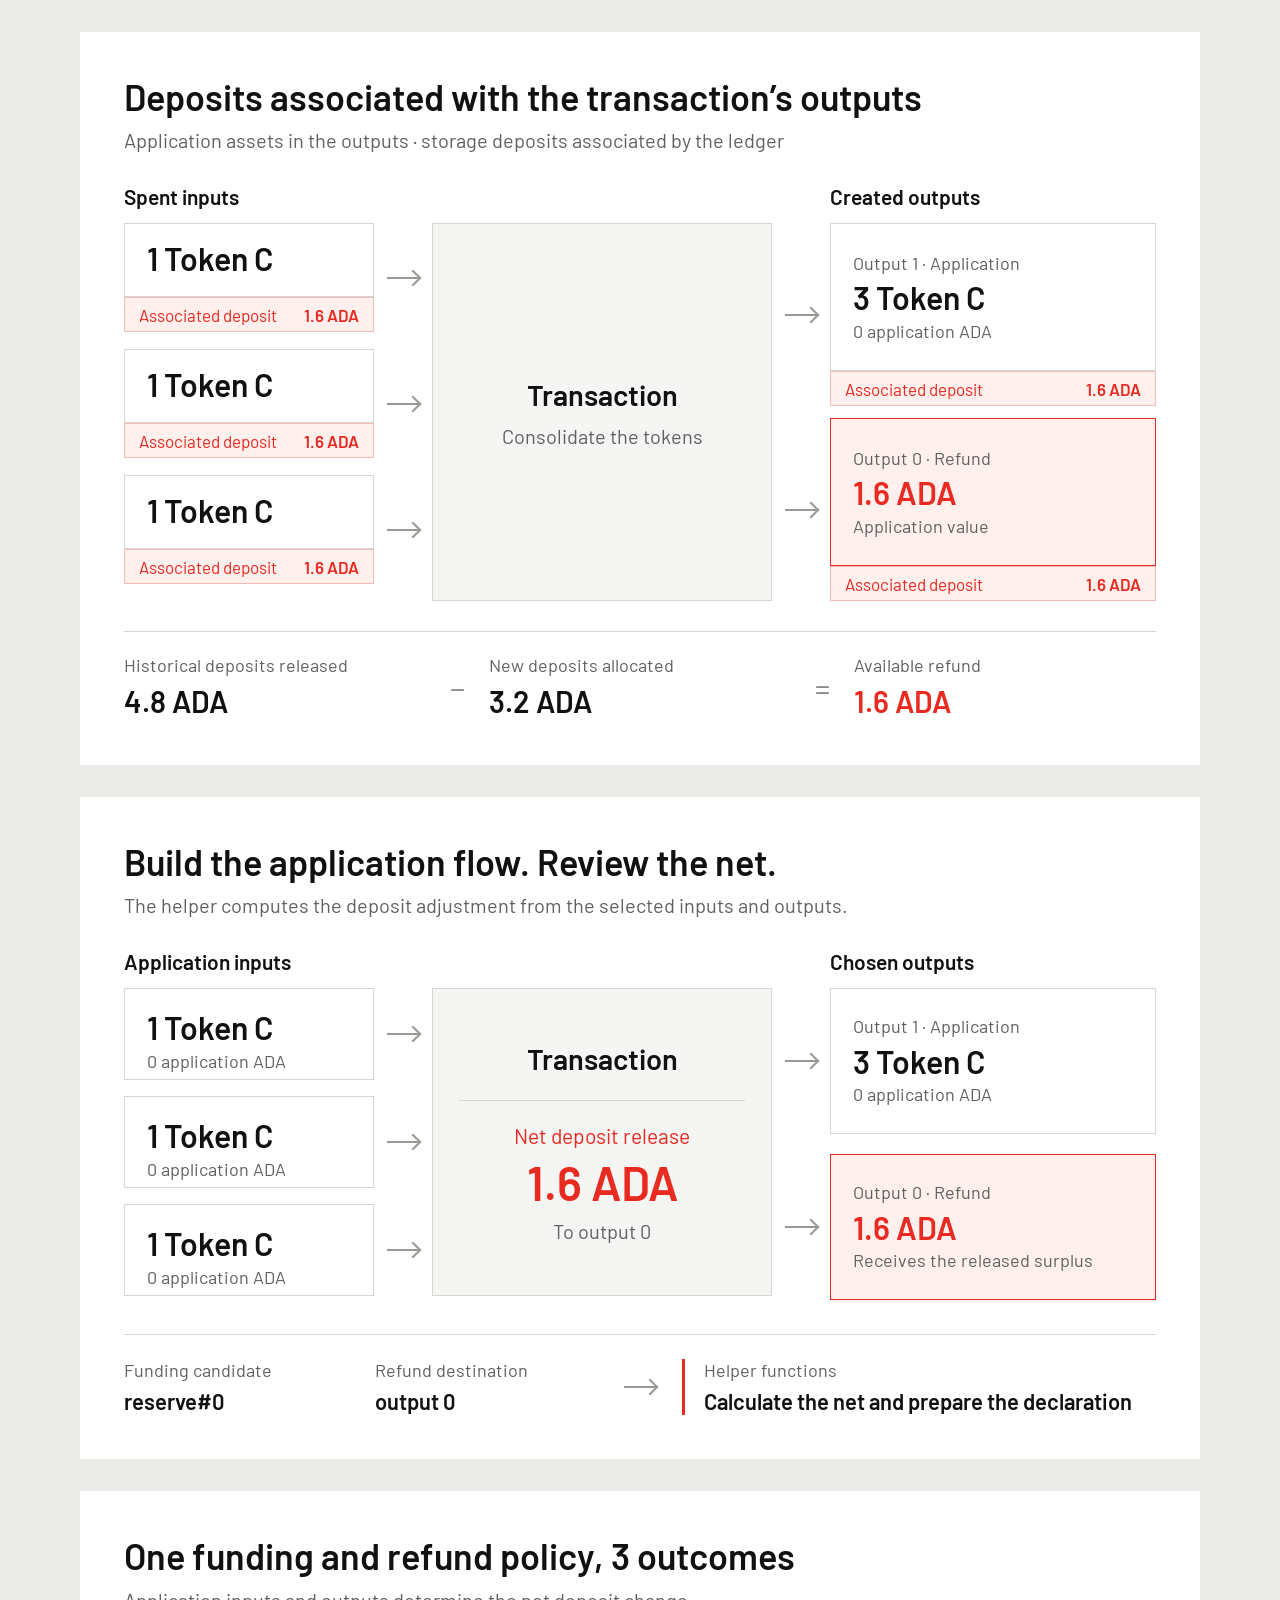
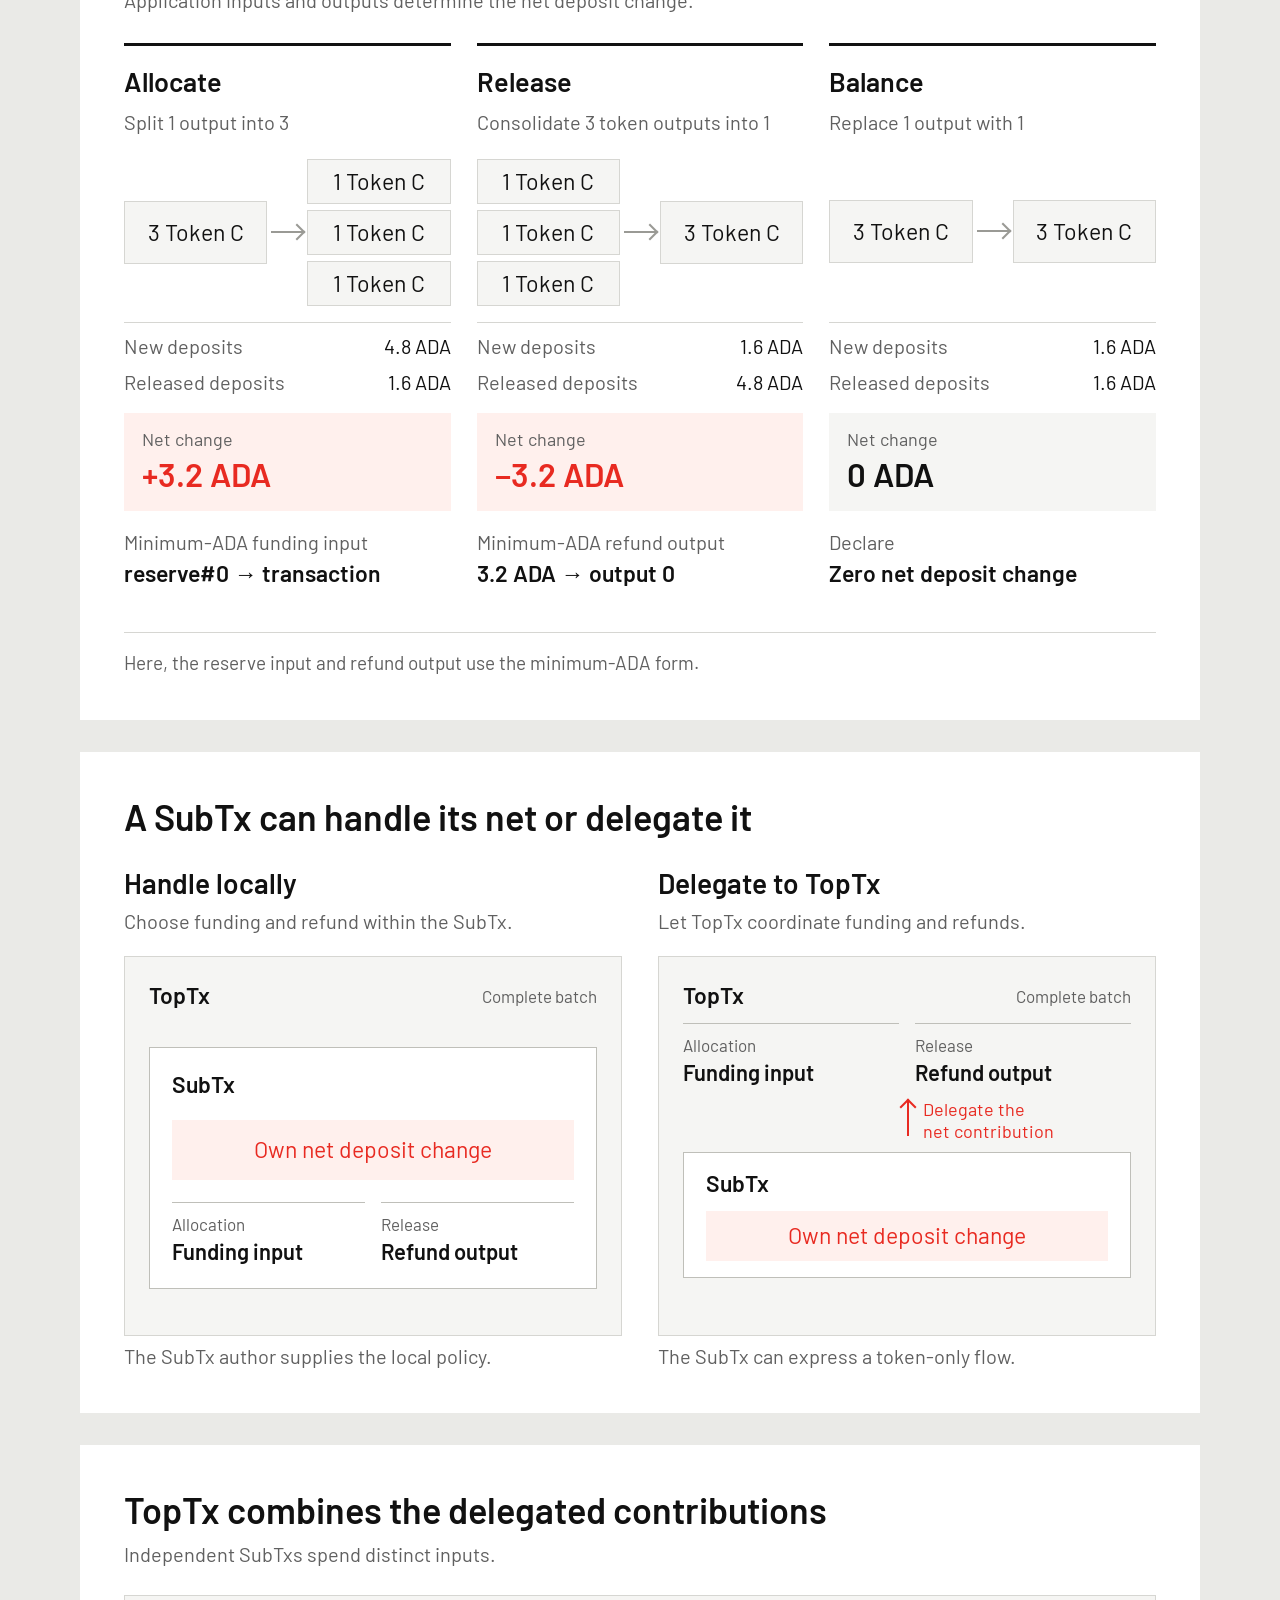
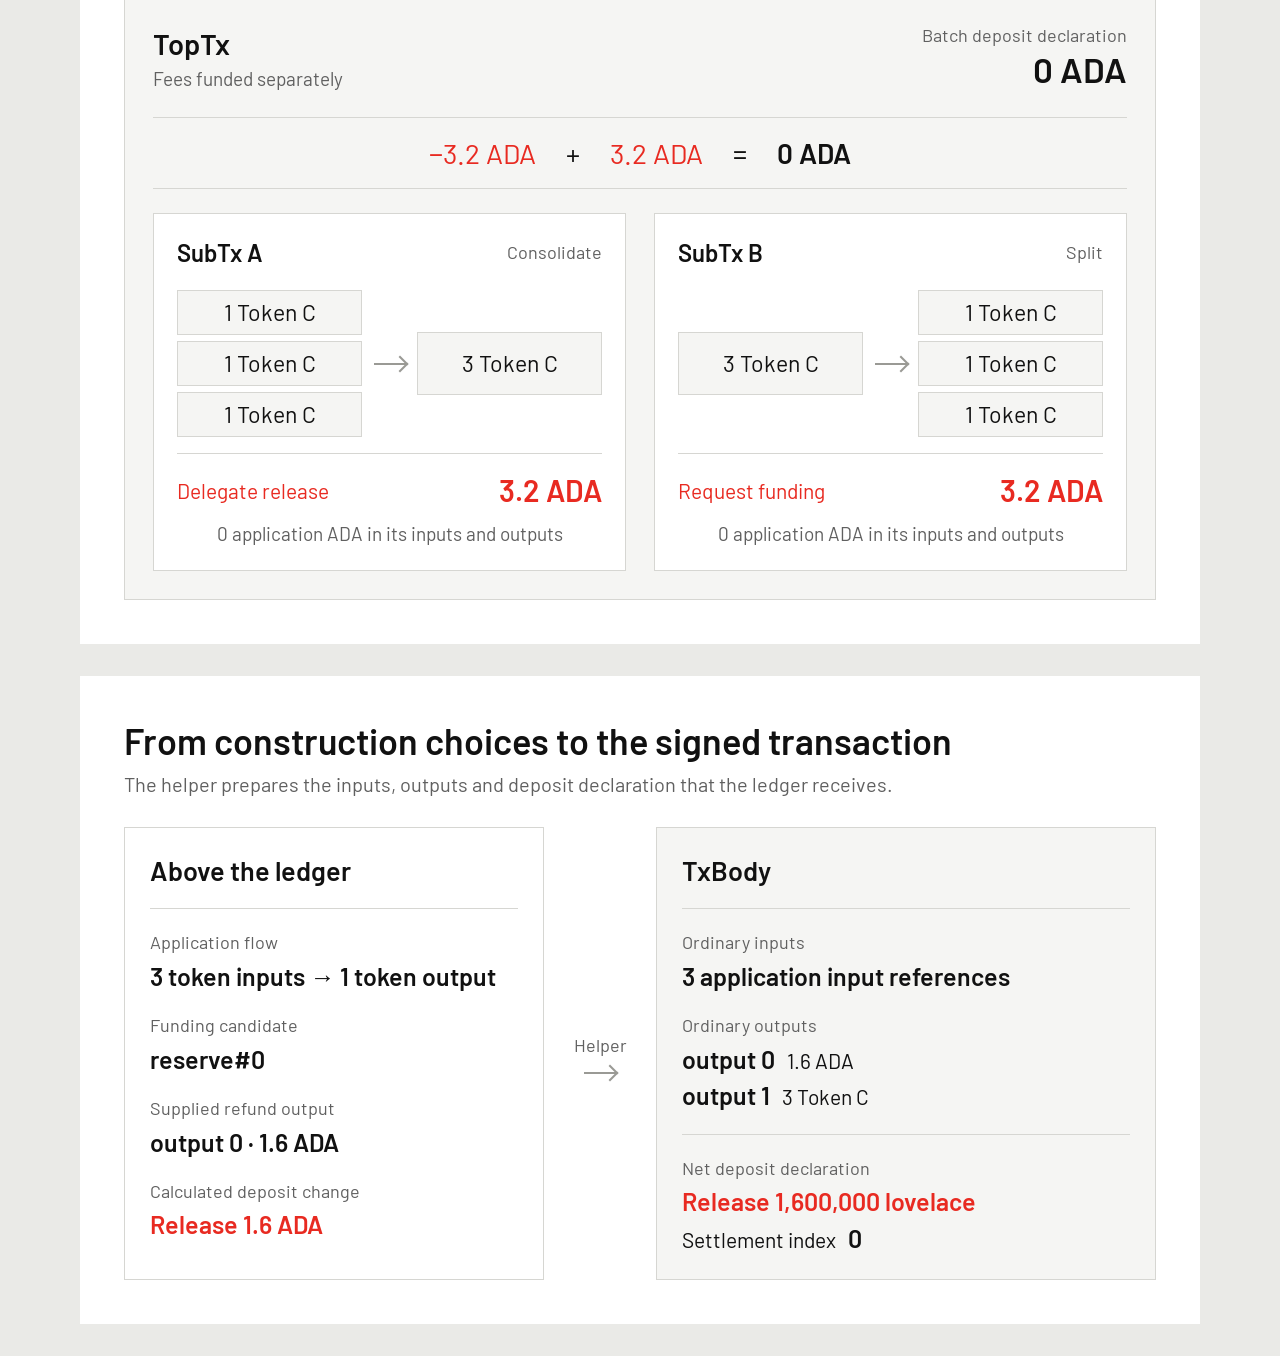
==== CIP-????/images/tx-builder-dsl.html @ 7f269569 "Draft deposit CIP specification with transaction-building visuals" ====
<!doctype html>
<html lang="en">
<head>
<meta charset="utf-8">
<meta name="viewport" content="width=device-width, initial-scale=1">
<title>UTxO deposit DSL figures</title>
<!-- Embedded Barlow font license
Copyright 2017 The Barlow Project Authors (https://github.com/jpt/barlow)

This Font Software is licensed under the SIL Open Font License, Version 1.1.
This license is copied below, and is also available with a FAQ at:
http://scripts.sil.org/OFL


-----------------------------------------------------------
SIL OPEN FONT LICENSE Version 1.1 - 26 February 2007
-----------------------------------------------------------

PREAMBLE
The goals of the Open Font License (OFL) are to stimulate worldwide
development of collaborative font projects, to support the font creation
efforts of academic and linguistic communities, and to provide a free and
open framework in which fonts may be shared and improved in partnership
with others.

The OFL allows the licensed fonts to be used, studied, modified and
redistributed freely as long as they are not sold by themselves. The
fonts, including any derivative works, can be bundled, embedded,
redistributed and/or sold with any software provided that any reserved
names are not used by derivative works. The fonts and derivatives,
however, cannot be released under any other type of license. The
requirement for fonts to remain under this license does not apply
to any document created using the fonts or their derivatives.

DEFINITIONS
"Font Software" refers to the set of files released by the Copyright
Holder(s) under this license and clearly marked as such. This may
include source files, build scripts and documentation.

"Reserved Font Name" refers to any names specified as such after the
copyright statement(s).

"Original Version" refers to the collection of Font Software components as
distributed by the Copyright Holder(s).

"Modified Version" refers to any derivative made by adding to, deleting,
or substituting -- in part or in whole -- any of the components of the
Original Version, by changing formats or by porting the Font Software to a
new environment.

"Author" refers to any designer, engineer, programmer, technical
writer or other person who contributed to the Font Software.

PERMISSION & CONDITIONS
Permission is hereby granted, free of charge, to any person obtaining
a copy of the Font Software, to use, study, copy, merge, embed, modify,
redistribute, and sell modified and unmodified copies of the Font
Software, subject to the following conditions:

1) Neither the Font Software nor any of its individual components,
in Original or Modified Versions, may be sold by itself.

2) Original or Modified Versions of the Font Software may be bundled,
redistributed and/or sold with any software, provided that each copy
contains the above copyright notice and this license. These can be
included either as stand-alone text files, human-readable headers or
in the appropriate machine-readable metadata fields within text or
binary files as long as those fields can be easily viewed by the user.

3) No Modified Version of the Font Software may use the Reserved Font
Name(s) unless explicit written permission is granted by the corresponding
Copyright Holder. This restriction only applies to the primary font name as
presented to the users.

4) The name(s) of the Copyright Holder(s) or the Author(s) of the Font
Software shall not be used to promote, endorse or advertise any
Modified Version, except to acknowledge the contribution(s) of the
Copyright Holder(s) and the Author(s) or with their explicit written
permission.

5) The Font Software, modified or unmodified, in part or in whole,
must be distributed entirely under this license, and must not be
distributed under any other license. The requirement for fonts to
remain under this license does not apply to any document created
using the Font Software.

TERMINATION
This license becomes null and void if any of the above conditions are
not met.

DISCLAIMER
THE FONT SOFTWARE IS PROVIDED "AS IS", WITHOUT WARRANTY OF ANY KIND,
EXPRESS OR IMPLIED, INCLUDING BUT NOT LIMITED TO ANY WARRANTIES OF
MERCHANTABILITY, FITNESS FOR A PARTICULAR PURPOSE AND NONINFRINGEMENT
OF COPYRIGHT, PATENT, TRADEMARK, OR OTHER RIGHT. IN NO EVENT SHALL THE
COPYRIGHT HOLDER BE LIABLE FOR ANY CLAIM, DAMAGES OR OTHER LIABILITY,
INCLUDING ANY GENERAL, SPECIAL, INDIRECT, INCIDENTAL, OR CONSEQUENTIAL
DAMAGES, WHETHER IN AN ACTION OF CONTRACT, TORT OR OTHERWISE, ARISING
FROM, OUT OF THE USE OR INABILITY TO USE THE FONT SOFTWARE OR FROM
OTHER DEALINGS IN THE FONT SOFTWARE.

-->
<style>
@font-face { font-family: Barlow; font-weight: 400; src: url([data-uri]) format('truetype'); }
@font-face { font-family: Barlow; font-weight: 600; src: url([data-uri]) format('truetype'); }
* { box-sizing: border-box; }
:root { --ink: #111111; --muted: #606060; --line: #d6d6d2; --paper: #f5f5f3; --red: #e82a21; --red-soft: #fff0ed; }
body { margin: 0; background: #eaeae7; color: var(--ink); font: 400 22px/1.3 Barlow, sans-serif; }
.figure { width: 1120px; margin: 32px auto; padding: 44px; background: #fff; }
h1, h2, h3, p { margin: 0; }
h1 { font-size: 36px; font-weight: 600; line-height: 1.15; }
h2 { font-size: 28px; font-weight: 600; }
h3 { font-size: 22px; font-weight: 600; }
strong { font-weight: 600; }
.muted { color: var(--muted); }
.red { color: var(--red); }
.caption { font-size: 20px; color: var(--muted); margin-top: 10px; }
.flow { display: grid; grid-template-columns: 250px 58px 340px 58px 326px; margin-top: 30px; }
.column-title { height: 40px; font-size: 21px; font-weight: 600; }
.output-stack { display: flex; flex-direction: column; gap: 20px; }
.token-card { border: 1.5px solid var(--line); padding: 16px 22px; background: #fff; }
.token-card .name { color: var(--muted); font-size: 18px; display: block; }
.token-card .value { font-size: 32px; font-weight: 600; display: block; margin-top: 2px; }
.token-card .application { font-size: 18px; color: var(--muted); display: block; margin-top: 1px; }
.input-stack .token-card { height: 92px; }
.input-stack { gap: 16px; }
.output-stack.wide .token-card { height: 146px; display: flex; flex-direction: column; justify-content: center; }
.arrow-col { padding-top: 40px; display: grid; }
.arrow-col.three { grid-template-rows: repeat(3, 92px); gap: 16px; }
.arrow-col.two { grid-template-rows: repeat(2, 146px); gap: 20px; }
.arrow { position: relative; display: block; width: 32px; height: 2px; background: #9a9a95; align-self: center; justify-self: center; }
.arrow::after { content: ''; position: absolute; right: 0; top: -5px; width: 10px; height: 10px; border-top: 2px solid #9a9a95; border-right: 2px solid #9a9a95; transform: rotate(45deg); }
.transaction { margin-top: 40px; border: 1.5px solid var(--line); background: var(--paper); height: 308px; padding: 26px; display: flex; flex-direction: column; justify-content: center; text-align: center; }
.transaction h2 { font-size: 29px; }
.declaration { border-top: 1px solid var(--line); margin-top: 22px; padding-top: 20px; }
.declaration .value { font-size: 47px; color: var(--red); font-weight: 600; display: block; line-height: 1.12; margin: 7px 0; }
.declaration .label { font-size: 21px; color: var(--red); }
.declaration .destination { font-size: 20px; color: var(--muted); }
.refund { border-color: var(--red); background: var(--red-soft); }
.refund .value { color: var(--red); }
.deposit-tag { font-size: 17px; display: flex; align-items: center; justify-content: space-between; padding: 8px 14px; background: var(--red-soft); border: 1px solid #f1bdb6; color: var(--red); }
.with-deposits .input-stack { gap: 17px; }
.with-deposits .input-stack .token-card { height: 74px; padding-top: 12px; }
.with-deposits .input-stack .deposit-tag { height: 35px; }
.with-deposits .output-stack.wide .token-card { height: 148px; }
.with-deposits .output-stack.wide .deposit-tag { height: 35px; }
.with-deposits .output-stack.wide { gap: 12px; }
.with-deposits .transaction { height: 378px; }
.with-deposits .arrow-col.three { grid-template-rows: repeat(3, 109px); gap: 17px; }
.with-deposits .arrow-col.two { grid-template-rows: repeat(2, 183px); gap: 12px; }
.accounting { margin-top: 30px; border-top: 1px solid var(--line); padding-top: 22px; display: grid; grid-template-columns: 1fr auto 1fr auto 1fr; gap: 24px; align-items: center; }
.accounting p { font-size: 18px; color: var(--muted); }
.accounting strong { display: block; margin-top: 4px; font-size: 30px; }
.accounting .operator { font-size: 30px; color: #8b8b86; }
.helper-band { display: grid; grid-template-columns: 1fr 40px 1fr; gap: 22px; align-items: center; margin-top: 34px; padding-top: 24px; border-top: 1px solid var(--line); }
.policy { display: flex; gap: 28px; }
.policy div { flex: 1; }
.policy span, .helper-band .helper span { display: block; font-size: 18px; color: var(--muted); margin-bottom: 4px; }
.policy strong, .helper-band .helper strong { font-size: 22px; font-weight: 600; }
.helper-band .helper { border-left: 3px solid var(--red); padding-left: 19px; }
.cases { display: grid; grid-template-columns: repeat(3,1fr); gap: 26px; margin-top: 30px; }
.case { border-top: 3px solid var(--ink); padding-top: 18px; }
.case h2 { font-size: 27px; }
.mini-flow { display: grid; grid-template-columns: 1fr 40px 1fr; height: 145px; margin: 24px 0 18px; align-items: center; }
.mini-stack { display: flex; flex-direction: column; gap: 6px; }
.mini-output { padding: 10px 8px; text-align: center; font-size: 23px; line-height: 1; border: 1px solid var(--line); background: var(--paper); }
.mini-output.tall { padding: 19px 8px; }
.case dl { margin: 0; border-top: 1px solid var(--line); }
.case dl div { display:flex; justify-content:space-between; padding-top:10px; font-size:20px; }
.case dt { color:var(--muted); }
.case dd { margin:0; }
.net { background: var(--red-soft); margin-top: 18px; padding: 15px 18px; }
.net span { display:block; color:var(--muted); font-size:18px; }
.net strong { color:var(--red); font-size:33px; display:block; margin-top:2px; }
.case .route { margin-top:18px; font-size:20px; min-height:78px; }
.case .route strong { display:block; font-size:23px; margin-top:4px; }
.case .route span { color: var(--muted); }
.case.zero .net { background: var(--paper); }
.case.zero .net strong { color:var(--ink); }
.case-note { margin-top:25px; border-top:1px solid var(--line); padding-top:18px; color:var(--muted); font-size:19px; }
.choices { display:grid; grid-template-columns:1fr 1fr; gap:36px; margin-top:28px; }
.choice > p { font-size:20px; color:var(--muted); margin-top:7px; }
.top-container { border:1.5px solid var(--line); background:var(--paper); padding:24px; margin-top:22px; height:380px; }
.body-name { display:flex; justify-content:space-between; align-items:center; margin-bottom:20px; font-size:23px; font-weight:600; }
.body-name span { font-size:17px; color:var(--muted); font-weight:400; }
.sub-container { border:1.5px solid #bfbfb9; background:#fff; padding:22px; }
.local .sub-container { margin-top:36px; }
.sub-net { font-size:23px; text-align:center; background:var(--red-soft); color:var(--red); padding:15px 8px; }
.routes { display:grid; grid-template-columns:1fr 1fr; gap:16px; margin-top:22px; }
.routes div { border-top:1px solid #bfbfb9; padding-top:10px; }
.routes span { display:block; color:var(--muted); font-size:17px; }
.routes strong { display:block; font-size:22px; margin-top:2px; }
.parent-routes { margin-top:0; }
.delegate-link { height:65px; position:relative; color:var(--red); font-size:18px; }
.delegate-link .up-arrow { position:absolute; left:50%; top:14px; }
.delegate-link > span { position:absolute; left:calc(50% + 16px); top:12px; width:175px; line-height:1.2; }
.up-arrow { height:35px; width:2px; background:var(--red); position:relative; }
.up-arrow::before { content:''; position:absolute; top:0; left:-5px; width:10px; height:10px; border-top:2px solid var(--red); border-left:2px solid var(--red); transform:rotate(45deg); }
.delegated .body-name { margin-bottom:12px; }
.delegated .sub-container { padding:16px 22px; }
.delegated .sub-net { padding:10px 8px; }
.choice-caption { margin-top:18px; color:var(--muted); font-size:19px; }
.batch { border:1.5px solid var(--line); background:var(--paper); padding:28px; margin-top:28px; }
.batch-header { display:grid; grid-template-columns:1fr auto; align-items:center; }
.batch-header h2 { font-size:29px; }
.batch-header p { color:var(--muted); font-size:19px; margin-top:5px; }
.batch-total { text-align:right; }
.batch-total span { color:var(--muted); display:block; font-size:18px; }
.batch-total strong { font-size:35px; }
.batch-equation { margin:24px 0; padding:17px 0; border-top:1px solid var(--line); border-bottom:1px solid var(--line); display:flex; justify-content:center; gap:30px; align-items:center; font-size:28px; }
.children { display:grid; grid-template-columns:1fr 1fr; gap:28px; }
.child { background:#fff; border:1.5px solid var(--line); padding:23px; }
.child h3 { display:flex; justify-content:space-between; font-size:24px; }
.child h3 span { color:var(--muted); font-size:18px; font-weight:400; padding-top:4px; }
.child .mini-flow { margin:22px 0; grid-template-columns:1fr 55px 1fr; height:141px; }
.child-net { display:flex; justify-content:space-between; align-items:center; border-top:1px solid var(--line); padding-top:17px; }
.child-net span { color:var(--red); font-size:21px; }
.child-net strong { color:var(--red); font-size:30px; }
.child p { margin-top:12px; text-align:center; font-size:19px; color:var(--muted); }
.interface { display:grid; grid-template-columns:420px 112px 500px; margin-top:30px; align-items:stretch; }
.interface-panel { border:1.5px solid var(--line); padding:25px; }
.interface-panel h2 { font-size:27px; padding-bottom:20px; border-bottom:1px solid var(--line); }
.interface-panel .field { padding-top:22px; }
.interface-panel .field span { display:block; font-size:18px; color:var(--muted); margin-bottom:5px; }
.interface-panel .field strong { font-size:25px; }
.interface-panel .field p { font-size:21px; margin-top:4px; }
.interface-panel.signed { background:var(--paper); }
.interface-panel.signed .field:last-child { border-top:1px solid var(--line); margin-top:22px; }
.interface-arrow { display:flex; flex-direction:column; align-items:center; justify-content:center; gap:15px; }
.interface-arrow span { font-size:18px; color:var(--muted); }
@media print { body { background:#fff; } .figure { break-after:page; margin:0; } }
</style>
</head>
<body>
<!-- Render each .figure separately at deviceScaleFactor 2 for the Markdown PNGs. -->
<section class="figure with-deposits" id="02-dsl-deposit-view">
  <h1>Deposits associated with the transaction’s outputs</h1>
  <p class="caption">Application assets in the outputs · storage deposits associated by the ledger</p>
  <div class="flow">
    <div><h3 class="column-title">Spent inputs</h3><div class="output-stack input-stack">
      <div><div class="token-card"><span class="value">1 Token C</span></div><div class="deposit-tag"><span>Associated deposit</span><strong>1.6 ADA</strong></div></div>
      <div><div class="token-card"><span class="value">1 Token C</span></div><div class="deposit-tag"><span>Associated deposit</span><strong>1.6 ADA</strong></div></div>
      <div><div class="token-card"><span class="value">1 Token C</span></div><div class="deposit-tag"><span>Associated deposit</span><strong>1.6 ADA</strong></div></div>
    </div></div>
    <div class="arrow-col three"><i class="arrow"></i><i class="arrow"></i><i class="arrow"></i></div>
    <div class="transaction"><h2>Transaction</h2><p class="caption">Consolidate the tokens</p></div>
    <div class="arrow-col two"><i class="arrow"></i><i class="arrow"></i></div>
    <div><h3 class="column-title">Created outputs</h3><div class="output-stack wide">
      <div><div class="token-card"><span class="name">Output 1 · Application</span><span class="value">3 Token C</span><span class="application">0 application ADA</span></div><div class="deposit-tag"><span>Associated deposit</span><strong>1.6 ADA</strong></div></div>
      <div><div class="token-card refund"><span class="name">Output 0 · Refund</span><span class="value">1.6 ADA</span><span class="application">Application value</span></div><div class="deposit-tag"><span>Associated deposit</span><strong>1.6 ADA</strong></div></div>
    </div></div>
  </div>
  <div class="accounting"><div><p>Historical deposits released</p><strong>4.8 ADA</strong></div><span class="operator">−</span><div><p>New deposits allocated</p><strong>3.2 ADA</strong></div><span class="operator">=</span><div><p>Available refund</p><strong class="red">1.6 ADA</strong></div></div>
</section>

<section class="figure" id="03-dsl-net-declaration">
  <h1>Build the application flow. Review the net.</h1>
  <p class="caption">The helper computes the deposit adjustment from the selected inputs and outputs.</p>
  <div class="flow">
    <div><h3 class="column-title">Application inputs</h3><div class="output-stack input-stack">
      <div class="token-card"><span class="value">1 Token C</span><span class="application">0 application ADA</span></div>
      <div class="token-card"><span class="value">1 Token C</span><span class="application">0 application ADA</span></div>
      <div class="token-card"><span class="value">1 Token C</span><span class="application">0 application ADA</span></div>
    </div></div>
    <div class="arrow-col three"><i class="arrow"></i><i class="arrow"></i><i class="arrow"></i></div>
    <div class="transaction"><h2>Transaction</h2><div class="declaration"><span class="label">Net deposit release</span><strong class="value">1.6 ADA</strong><span class="destination">To output 0</span></div></div>
    <div class="arrow-col two"><i class="arrow"></i><i class="arrow"></i></div>
    <div><h3 class="column-title">Chosen outputs</h3><div class="output-stack wide">
      <div class="token-card"><span class="name">Output 1 · Application</span><span class="value">3 Token C</span><span class="application">0 application ADA</span></div>
      <div class="token-card refund"><span class="name">Output 0 · Refund</span><span class="value">1.6 ADA</span><span class="application">Receives the released surplus</span></div>
    </div></div>
  </div>
  <div class="helper-band"><div class="policy"><div><span>Funding candidate</span><strong>reserve#0</strong></div><div><span>Refund destination</span><strong>output 0</strong></div></div><i class="arrow"></i><div class="helper"><span>Helper functions</span><strong>Calculate the net and prepare the declaration</strong></div></div>
</section>

<section class="figure" id="04-dsl-funding-refund">
  <h1>One funding and refund policy, 3 outcomes</h1>
  <p class="caption">Application inputs and outputs determine the net deposit change.</p>
  <div class="cases">
    <article class="case"><h2>Allocate</h2><p class="caption">Split 1 output into 3</p><div class="mini-flow"><div class="mini-stack"><div class="mini-output tall">3 Token C</div></div><i class="arrow"></i><div class="mini-stack"><div class="mini-output">1 Token C</div><div class="mini-output">1 Token C</div><div class="mini-output">1 Token C</div></div></div><dl><div><dt>New deposits</dt><dd>4.8 ADA</dd></div><div><dt>Released deposits</dt><dd>1.6 ADA</dd></div></dl><div class="net"><span>Net change</span><strong>+3.2 ADA</strong></div><div class="route"><span>Minimum-ADA funding input</span><strong>reserve#0 → transaction</strong></div></article>
    <article class="case"><h2>Release</h2><p class="caption">Consolidate 3 token outputs into 1</p><div class="mini-flow"><div class="mini-stack"><div class="mini-output">1 Token C</div><div class="mini-output">1 Token C</div><div class="mini-output">1 Token C</div></div><i class="arrow"></i><div class="mini-stack"><div class="mini-output tall">3 Token C</div></div></div><dl><div><dt>New deposits</dt><dd>1.6 ADA</dd></div><div><dt>Released deposits</dt><dd>4.8 ADA</dd></div></dl><div class="net"><span>Net change</span><strong>−3.2 ADA</strong></div><div class="route"><span>Minimum-ADA refund output</span><strong>3.2 ADA → output 0</strong></div></article>
    <article class="case zero"><h2>Balance</h2><p class="caption">Replace 1 output with 1</p><div class="mini-flow"><div class="mini-stack"><div class="mini-output tall">3 Token C</div></div><i class="arrow"></i><div class="mini-stack"><div class="mini-output tall">3 Token C</div></div></div><dl><div><dt>New deposits</dt><dd>1.6 ADA</dd></div><div><dt>Released deposits</dt><dd>1.6 ADA</dd></div></dl><div class="net"><span>Net change</span><strong>0 ADA</strong></div><div class="route"><span>Declare</span><strong>Zero net deposit change</strong></div></article>
  </div>
  <p class="case-note">Here, the reserve input and refund output use the minimum-ADA form.</p>
</section>

<section class="figure" id="05-dsl-subtx-delegation">
  <h1>A SubTx can handle its net or delegate it</h1>
  <div class="choices">
    <article class="choice local"><h2>Handle locally</h2><p>Choose funding and refund within the SubTx.</p><div class="top-container"><div class="body-name">TopTx<span>Complete batch</span></div><div class="sub-container"><div class="body-name">SubTx</div><div class="sub-net">Own net deposit change</div><div class="routes"><div><span>Allocation</span><strong>Funding input</strong></div><div><span>Release</span><strong>Refund output</strong></div></div></div></div><p class="choice-caption">The SubTx author supplies the local policy.</p></article>
    <article class="choice delegated"><h2>Delegate to TopTx</h2><p>Let TopTx coordinate funding and refunds.</p><div class="top-container"><div class="body-name">TopTx<span>Complete batch</span></div><div class="routes parent-routes"><div><span>Allocation</span><strong>Funding input</strong></div><div><span>Release</span><strong>Refund output</strong></div></div><div class="delegate-link"><i class="up-arrow"></i><span>Delegate the<br>net contribution</span></div><div class="sub-container"><div class="body-name">SubTx</div><div class="sub-net">Own net deposit change</div></div></div><p class="choice-caption">The SubTx can express a token-only flow.</p></article>
  </div>
</section>

<section class="figure" id="06-dsl-batch-netting">
  <h1>TopTx combines the delegated contributions</h1>
  <p class="caption">Independent SubTxs spend distinct inputs.</p>
  <div class="batch"><div class="batch-header"><div><h2>TopTx</h2><p>Fees funded separately</p></div><div class="batch-total"><span>Batch deposit declaration</span><strong>0 ADA</strong></div></div><div class="batch-equation"><span class="red">−3.2 ADA</span><span>+</span><span class="red">3.2 ADA</span><span>=</span><strong>0 ADA</strong></div><div class="children">
    <article class="child"><h3>SubTx A<span>Consolidate</span></h3><div class="mini-flow"><div class="mini-stack"><div class="mini-output">1 Token C</div><div class="mini-output">1 Token C</div><div class="mini-output">1 Token C</div></div><i class="arrow"></i><div class="mini-stack"><div class="mini-output tall">3 Token C</div></div></div><div class="child-net"><span>Delegate release</span><strong>3.2 ADA</strong></div><p>0 application ADA in its inputs and outputs</p></article>
    <article class="child"><h3>SubTx B<span>Split</span></h3><div class="mini-flow"><div class="mini-stack"><div class="mini-output tall">3 Token C</div></div><i class="arrow"></i><div class="mini-stack"><div class="mini-output">1 Token C</div><div class="mini-output">1 Token C</div><div class="mini-output">1 Token C</div></div></div><div class="child-net"><span>Request funding</span><strong>3.2 ADA</strong></div><p>0 application ADA in its inputs and outputs</p></article>
  </div></div>
</section>
<section class="figure" id="07-dsl-ledger-interface">
  <h1>From construction choices to the signed transaction</h1>
  <p class="caption">The helper prepares the inputs, outputs and deposit declaration that the ledger receives.</p>
  <div class="interface">
    <div class="interface-panel"><h2>Above the ledger</h2><div class="field"><span>Application flow</span><strong>3 token inputs → 1 token output</strong></div><div class="field"><span>Funding candidate</span><strong>reserve#0</strong></div><div class="field"><span>Supplied refund output</span><strong>output 0 · 1.6 ADA</strong></div><div class="field"><span>Calculated deposit change</span><strong class="red">Release 1.6 ADA</strong></div></div>
    <div class="interface-arrow"><span>Helper</span><i class="arrow"></i></div>
    <div class="interface-panel signed"><h2>TxBody</h2><div class="field"><span>Ordinary inputs</span><strong>3 application input references</strong></div><div class="field"><span>Ordinary outputs</span><p><strong>output 0</strong> &nbsp; 1.6 ADA</p><p><strong>output 1</strong> &nbsp; 3 Token C</p></div><div class="field"><span>Net deposit declaration</span><strong class="red">Release 1,600,000 lovelace</strong><p>Settlement index &nbsp; <strong>0</strong></p></div></div>
  </div>
</section>
</body>
</html>
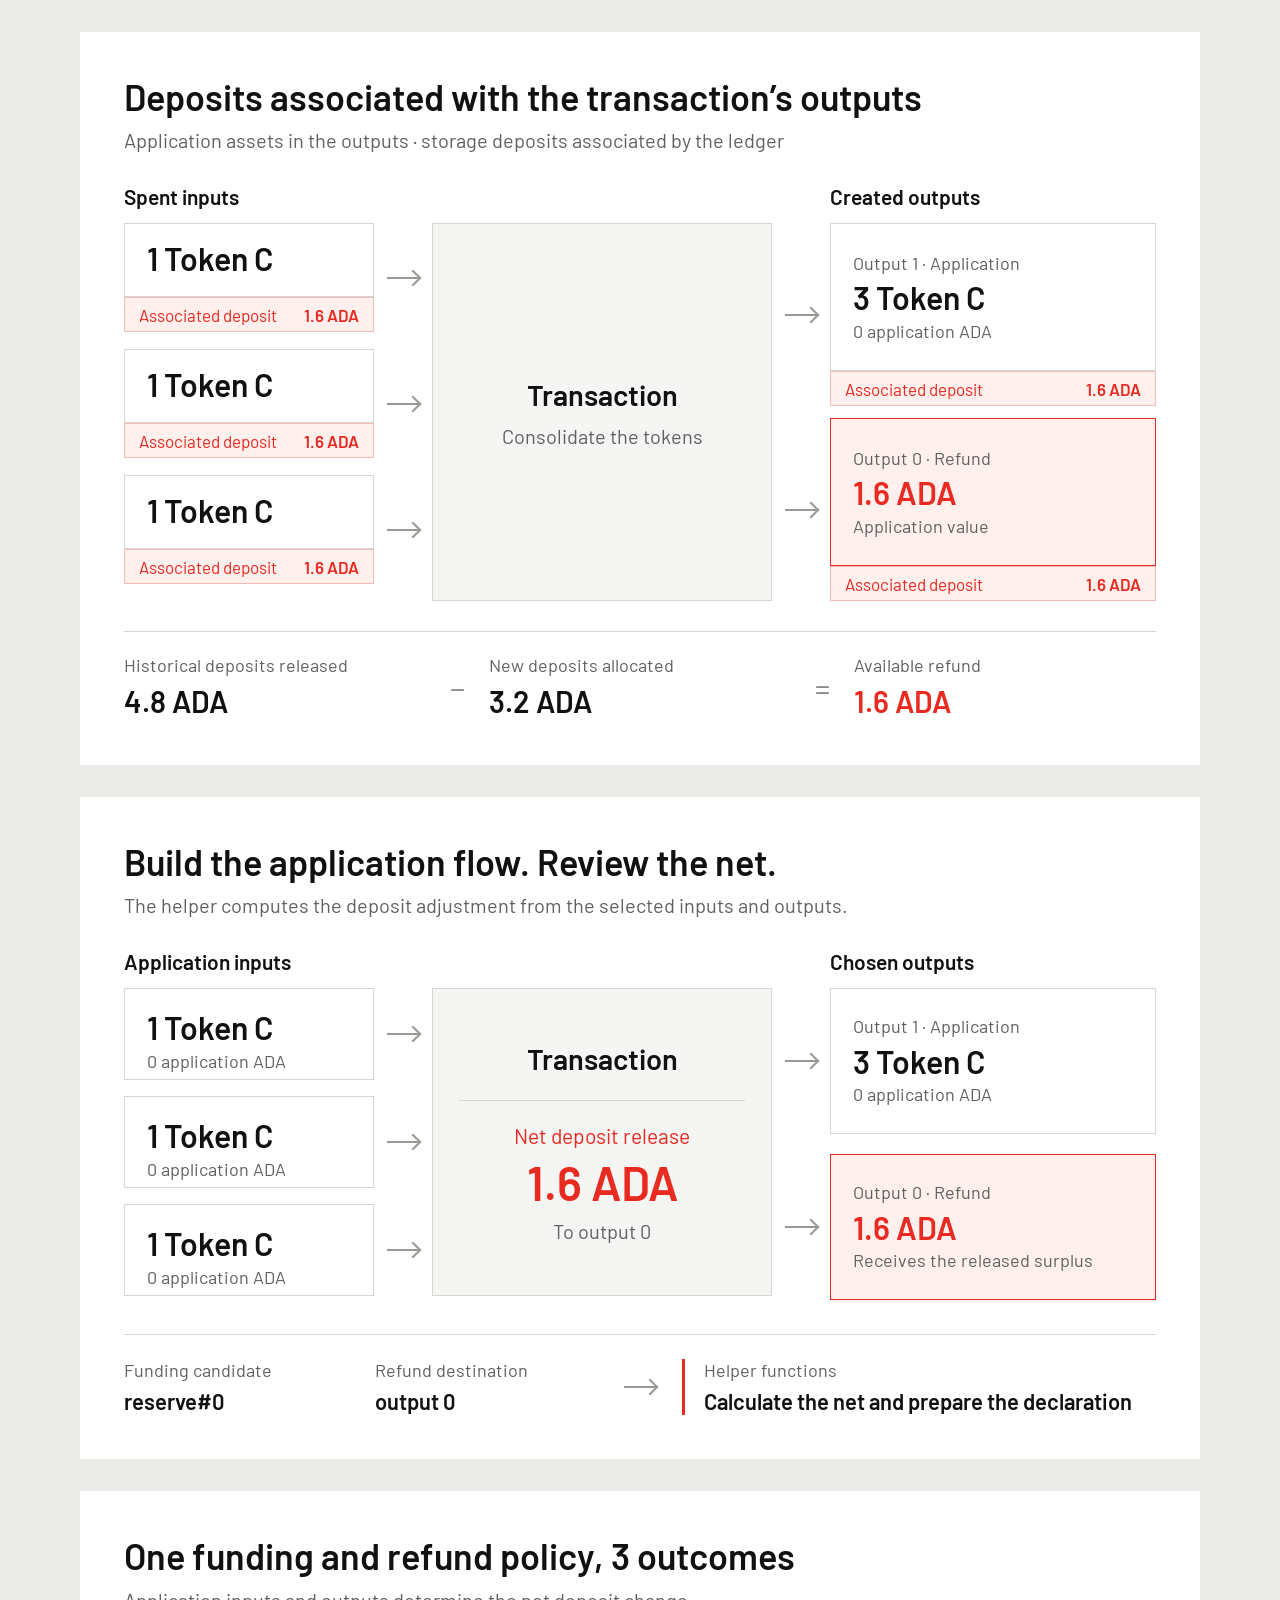
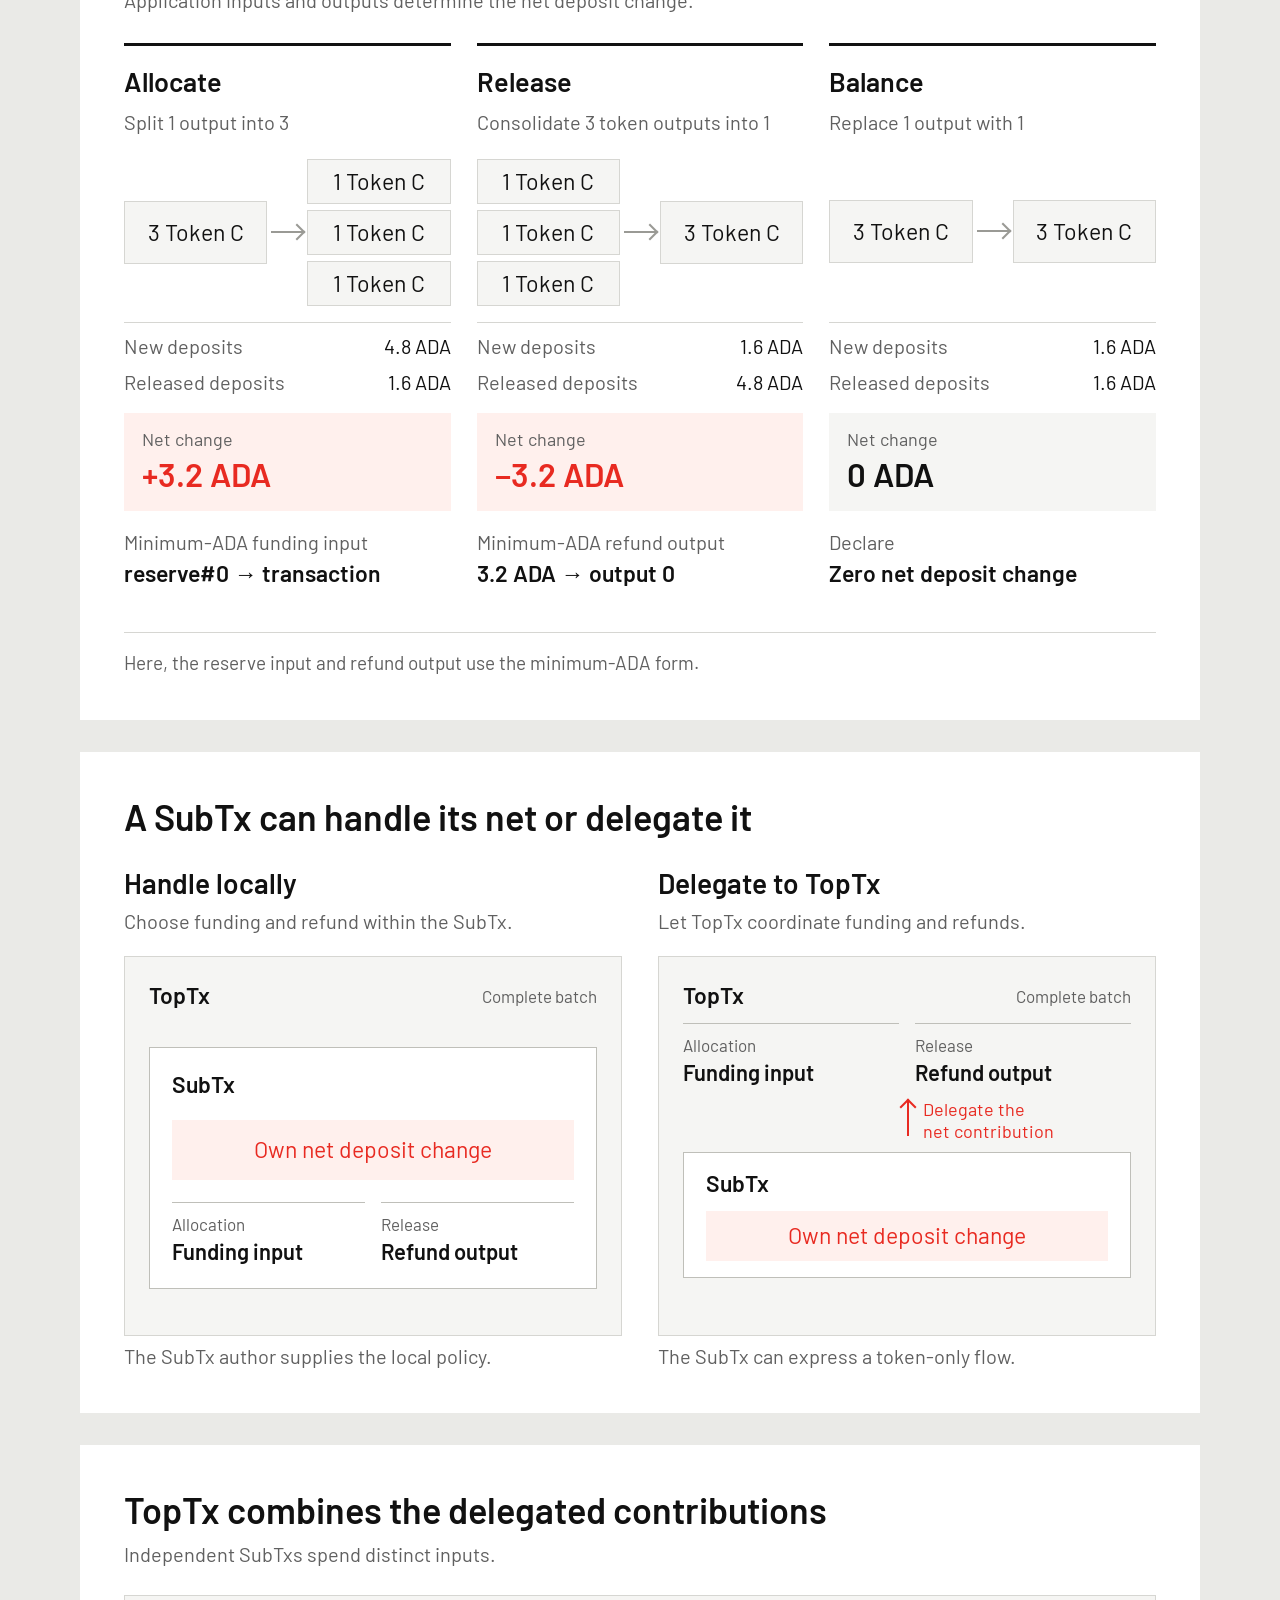
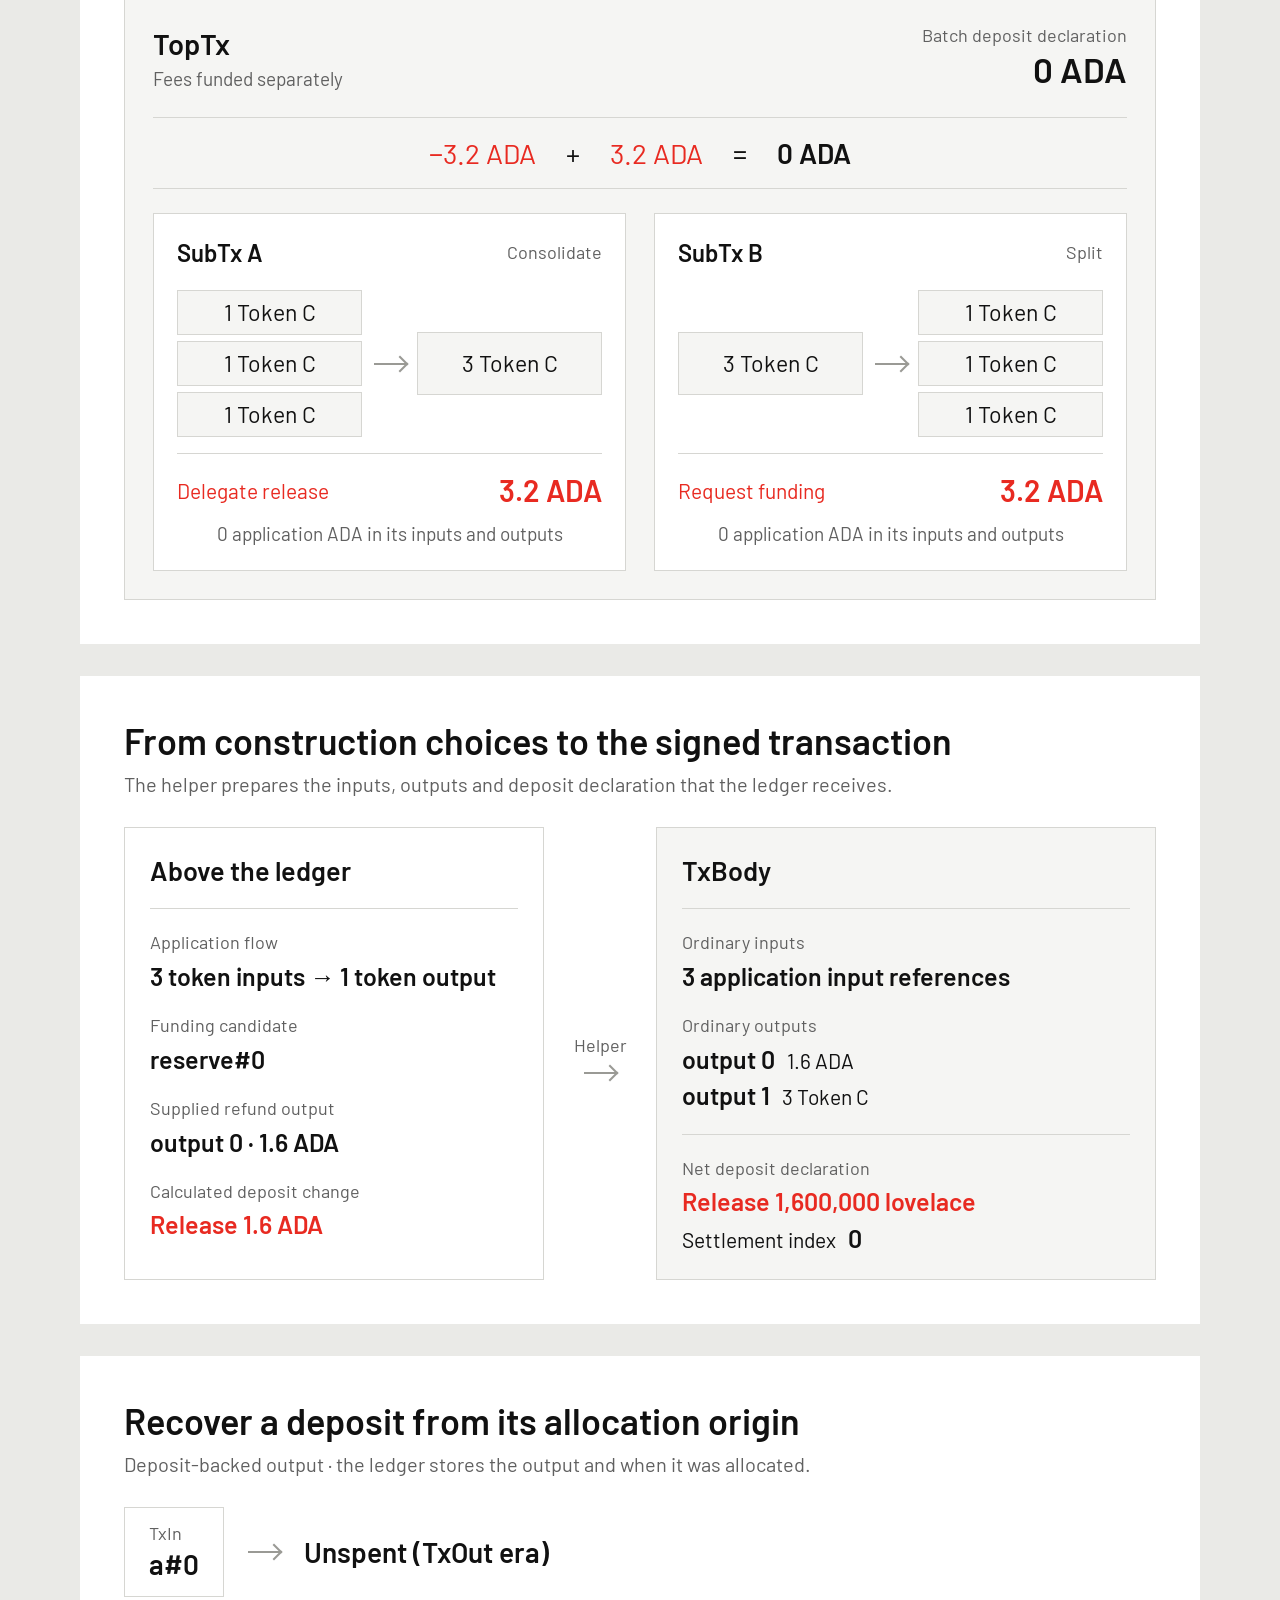
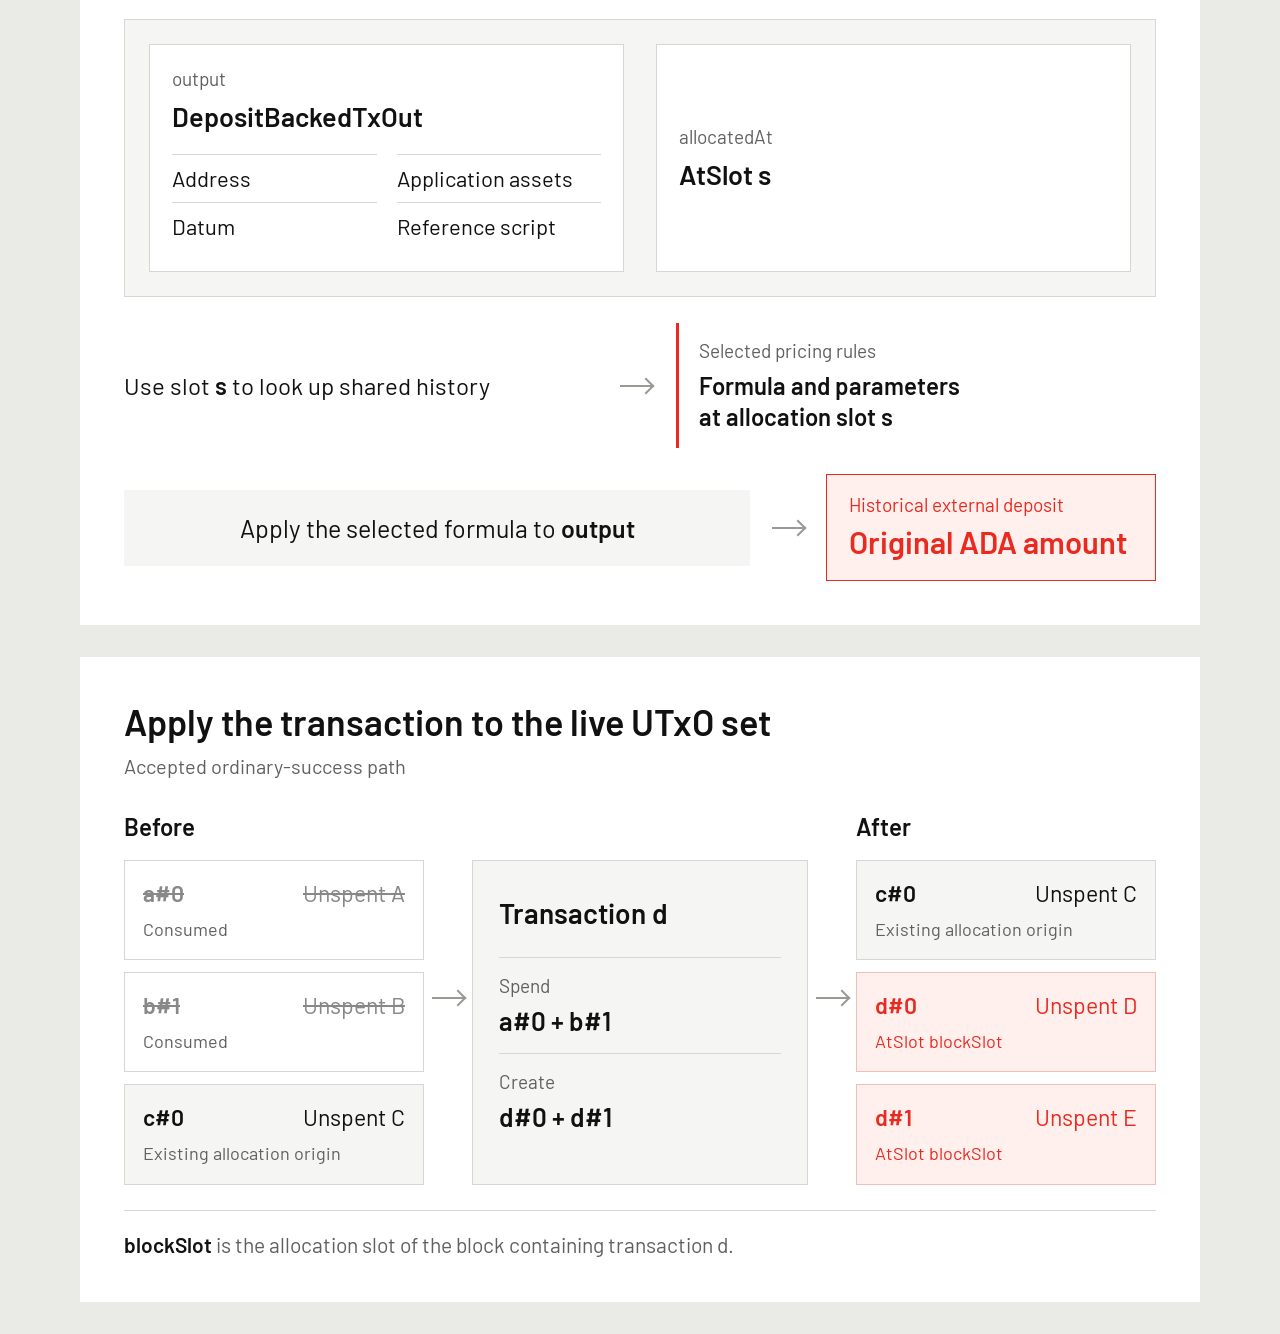
==== commit 5671299b: "Replace remaining Mermaid diagrams with rendered ledger figures" ====
--- a/CIP-????/images/tx-builder-dsl.html
+++ b/CIP-????/images/tx-builder-dsl.html
@@ -228,6 +228,51 @@
 .interface-panel.signed .field:last-child { border-top:1px solid var(--line); margin-top:22px; }
 .interface-arrow { display:flex; flex-direction:column; align-items:center; justify-content:center; gap:15px; }
 .interface-arrow span { font-size:18px; color:var(--muted); }
+.lookup-header { display:flex; align-items:center; gap:24px; margin-top:30px; }
+.lookup-key { border:1.5px solid var(--line); padding:14px 24px; }
+.lookup-key span { color:var(--muted); font-size:18px; display:block; }
+.lookup-key strong { font-size:28px; }
+.lookup-header .arrow { flex-shrink:0; }
+.stored-entry { margin-top:22px; border:1.5px solid var(--line); padding:24px; background:var(--paper); }
+.stored-columns { display:grid; grid-template-columns:1fr 1fr; gap:32px; }
+.stored-field { background:#fff; border:1px solid var(--line); padding:22px; }
+.field-name { display:block; font-size:19px; color:var(--muted); margin-bottom:7px; }
+.stored-field strong { font-size:27px; }
+.output-fields { list-style:none; padding:0; margin:20px 0 0; font-size:22px; display:grid; grid-template-columns:1fr 1fr; gap:0 20px; }
+.output-fields li { padding:9px 0; border-top:1px solid var(--line); }
+.origin-flow { display:flex; flex-direction:column; }
+.origin-flow .stored-field { flex:1; display:flex; flex-direction:column; justify-content:center; }
+.history-lookup { display:flex; align-items:center; gap:24px; margin-top:26px; }
+.history-lookup > span { flex:1; font-size:24px; }
+.history-lookup .arrow { flex-shrink:0; }
+.history-lookup .historical-formula { width:480px; }
+.historical-formula { border-left:3px solid var(--red); padding:16px 20px; background:#fff; }
+.historical-formula span { display:block; font-size:19px; color:var(--muted); }
+.historical-formula strong { display:block; font-size:24px; margin-top:6px; }
+.recovery-operation { display:flex; align-items:center; gap:22px; margin-top:26px; }
+.recovery-operation .formula-call { flex:1; padding:22px; background:var(--paper); font-size:25px; text-align:center; }
+.recovery-operation .arrow { flex-shrink:0; }
+.deposit-result { border:1.5px solid var(--red); background:var(--red-soft); padding:18px 22px; min-width:330px; }
+.deposit-result span { display:block; font-size:19px; color:var(--red); }
+.deposit-result strong { display:block; font-size:31px; color:var(--red); margin-top:4px; }
+.ledger-transition { display:grid; grid-template-columns:300px 48px 336px 48px 300px; margin-top:32px; }
+.state-heading { font-size:24px; margin-bottom:18px; }
+.state-rows { display:flex; flex-direction:column; gap:12px; }
+.state-row { border:1.5px solid var(--line); background:var(--paper); padding:18px; }
+.state-row .entry { display:flex; justify-content:space-between; align-items:center; gap:12px; font-size:23px; }
+.state-row small { display:block; color:var(--muted); font-size:18px; margin-top:9px; }
+.state-row.consumed { background:#fff; }
+.state-row.consumed .entry { text-decoration:line-through; color:#888; }
+.state-row.created { border-color:#f1bdb6; background:var(--red-soft); }
+.state-row.created .entry, .state-row.created small { color:var(--red); }
+.transition-arrow { display:flex; align-items:center; justify-content:center; }
+.applied-tx { margin-top:49px; border:1.5px solid var(--line); background:var(--paper); padding:26px; display:flex; flex-direction:column; justify-content:center; }
+.applied-tx h2 { font-size:28px; margin-bottom:26px; }
+.applied-tx .operation { border-top:1px solid var(--line); padding:16px 0; }
+.applied-tx .operation span { color:var(--muted); display:block; font-size:19px; margin-bottom:5px; }
+.applied-tx .operation strong { font-size:26px; }
+.block-origin { margin-top:25px; border-top:1px solid var(--line); padding-top:20px; font-size:21px; color:var(--muted); }
+.block-origin strong { color:var(--ink); }
 @media print { body { background:#fff; } .figure { break-after:page; margin:0; } }
 </style>
 </head>
@@ -309,5 +354,53 @@
     <div class="interface-panel signed"><h2>TxBody</h2><div class="field"><span>Ordinary inputs</span><strong>3 application input references</strong></div><div class="field"><span>Ordinary outputs</span><p><strong>output 0</strong> &nbsp; 1.6 ADA</p><p><strong>output 1</strong> &nbsp; 3 Token C</p></div><div class="field"><span>Net deposit declaration</span><strong class="red">Release 1,600,000 lovelace</strong><p>Settlement index &nbsp; <strong>0</strong></p></div></div>
   </div>
 </section>
+<section class="figure" id="08-ledger-deposit-recovery">
+  <h1>Recover a deposit from its allocation origin</h1>
+  <p class="caption">Deposit-backed output · the ledger stores the output and when it was allocated.</p>
+  <div class="lookup-header">
+    <div class="lookup-key"><span>TxIn</span><strong>a#0</strong></div>
+    <i class="arrow"></i>
+    <h2>Unspent (TxOut era)</h2>
+  </div>
+  <div class="stored-entry">
+    <div class="stored-columns">
+      <div class="stored-field">
+        <span class="field-name">output</span>
+        <strong>DepositBackedTxOut</strong>
+        <ul class="output-fields"><li>Address</li><li>Application assets</li><li>Datum</li><li>Reference script</li></ul>
+      </div>
+      <div class="origin-flow">
+        <div class="stored-field"><span class="field-name">allocatedAt</span><strong>AtSlot s</strong></div>
+      </div>
+    </div>
+  </div>
+  <div class="history-lookup"><span>Use slot <strong>s</strong> to look up shared history</span><i class="arrow"></i><div class="historical-formula"><span>Selected pricing rules</span><strong>Formula and parameters<br>at allocation slot s</strong></div></div>
+  <div class="recovery-operation">
+    <div class="formula-call">Apply the selected formula to <strong>output</strong></div>
+    <i class="arrow"></i>
+    <div class="deposit-result"><span>Historical external deposit</span><strong>Original ADA amount</strong></div>
+  </div>
+</section>
+
+<section class="figure" id="09-ledger-state-transition">
+  <h1>Apply the transaction to the live UTxO set</h1>
+  <p class="caption">Accepted ordinary-success path</p>
+  <div class="ledger-transition">
+    <div><h2 class="state-heading">Before</h2><div class="state-rows">
+      <div class="state-row consumed"><div class="entry"><strong>a#0</strong><span>Unspent A</span></div><small>Consumed</small></div>
+      <div class="state-row consumed"><div class="entry"><strong>b#1</strong><span>Unspent B</span></div><small>Consumed</small></div>
+      <div class="state-row"><div class="entry"><strong>c#0</strong><span>Unspent C</span></div><small>Existing allocation origin</small></div>
+    </div></div>
+    <div class="transition-arrow"><i class="arrow"></i></div>
+    <div class="applied-tx"><h2>Transaction d</h2><div class="operation"><span>Spend</span><strong>a#0 + b#1</strong></div><div class="operation"><span>Create</span><strong>d#0 + d#1</strong></div></div>
+    <div class="transition-arrow"><i class="arrow"></i></div>
+    <div><h2 class="state-heading">After</h2><div class="state-rows">
+      <div class="state-row"><div class="entry"><strong>c#0</strong><span>Unspent C</span></div><small>Existing allocation origin</small></div>
+      <div class="state-row created"><div class="entry"><strong>d#0</strong><span>Unspent D</span></div><small>AtSlot blockSlot</small></div>
+      <div class="state-row created"><div class="entry"><strong>d#1</strong><span>Unspent E</span></div><small>AtSlot blockSlot</small></div>
+    </div></div>
+  </div>
+  <p class="block-origin"><strong>blockSlot</strong> is the allocation slot of the block containing transaction d.</p>
+</section>
 </body>
 </html>
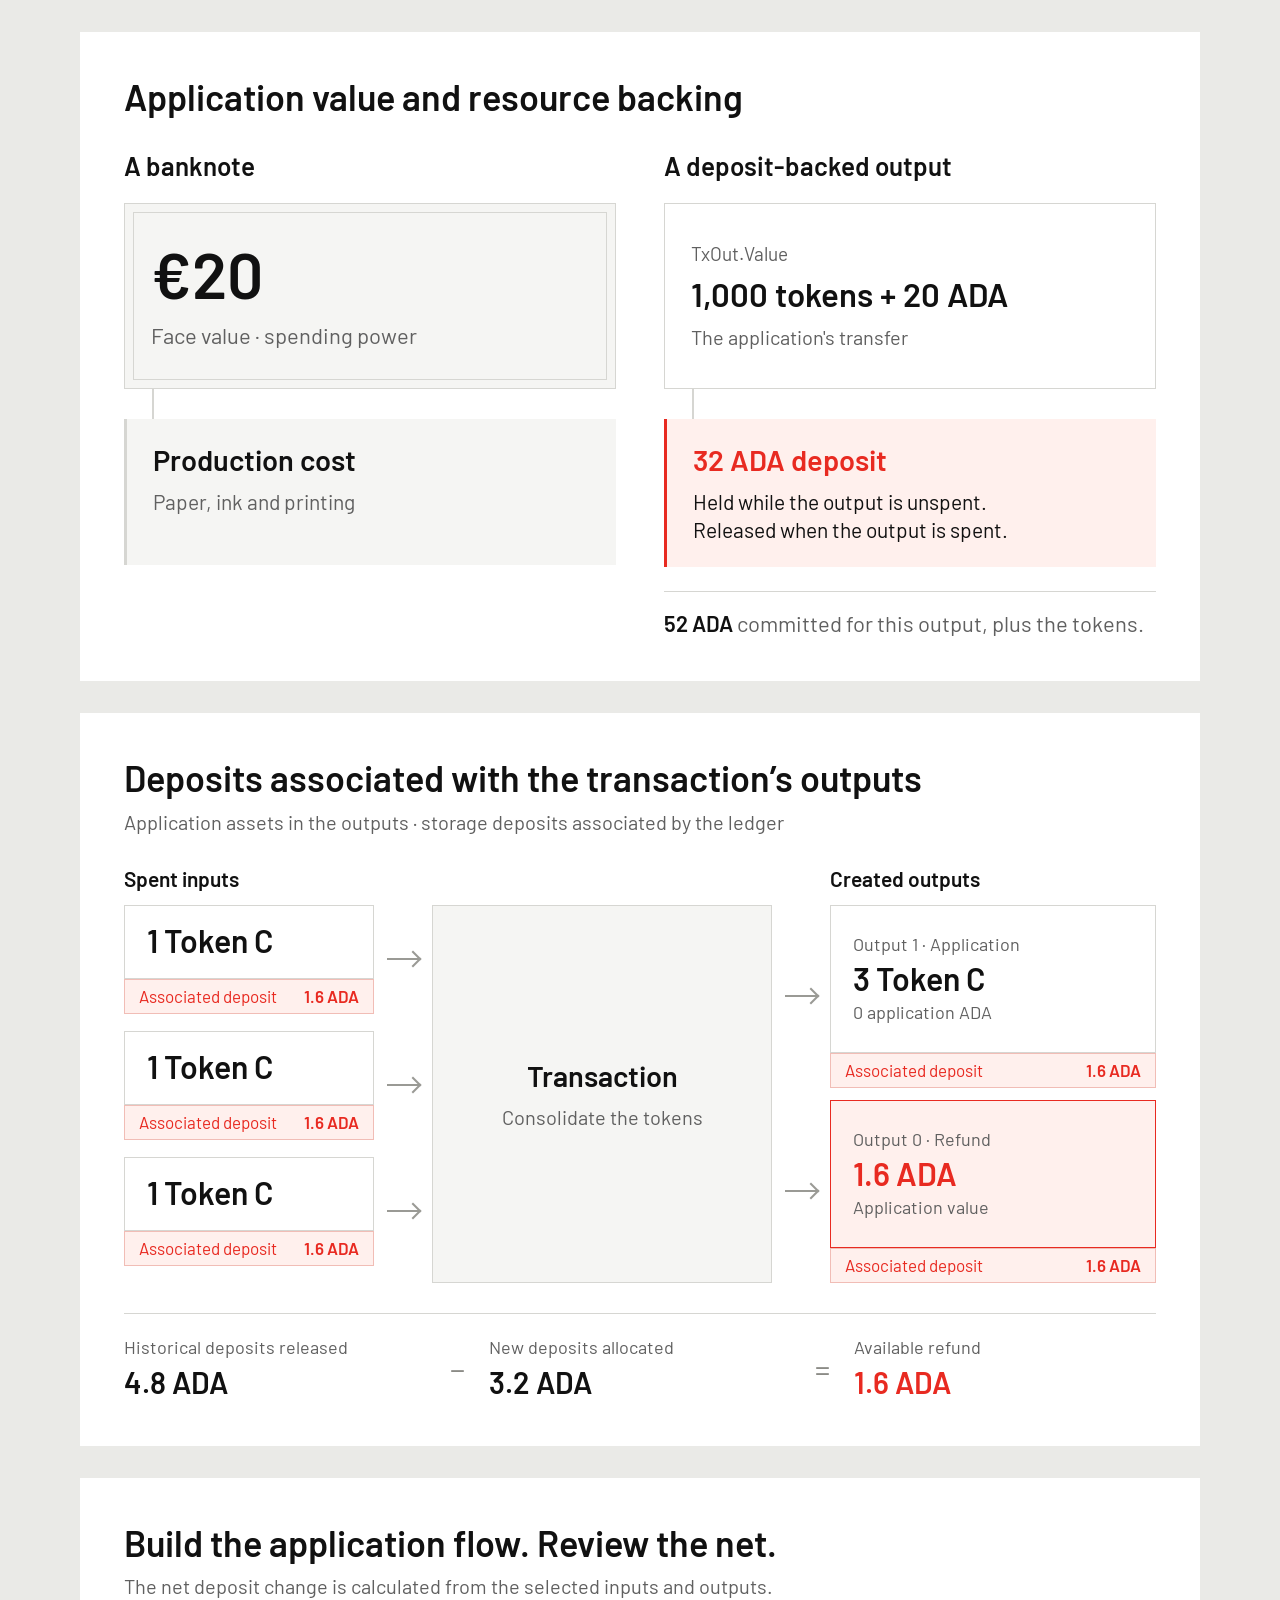
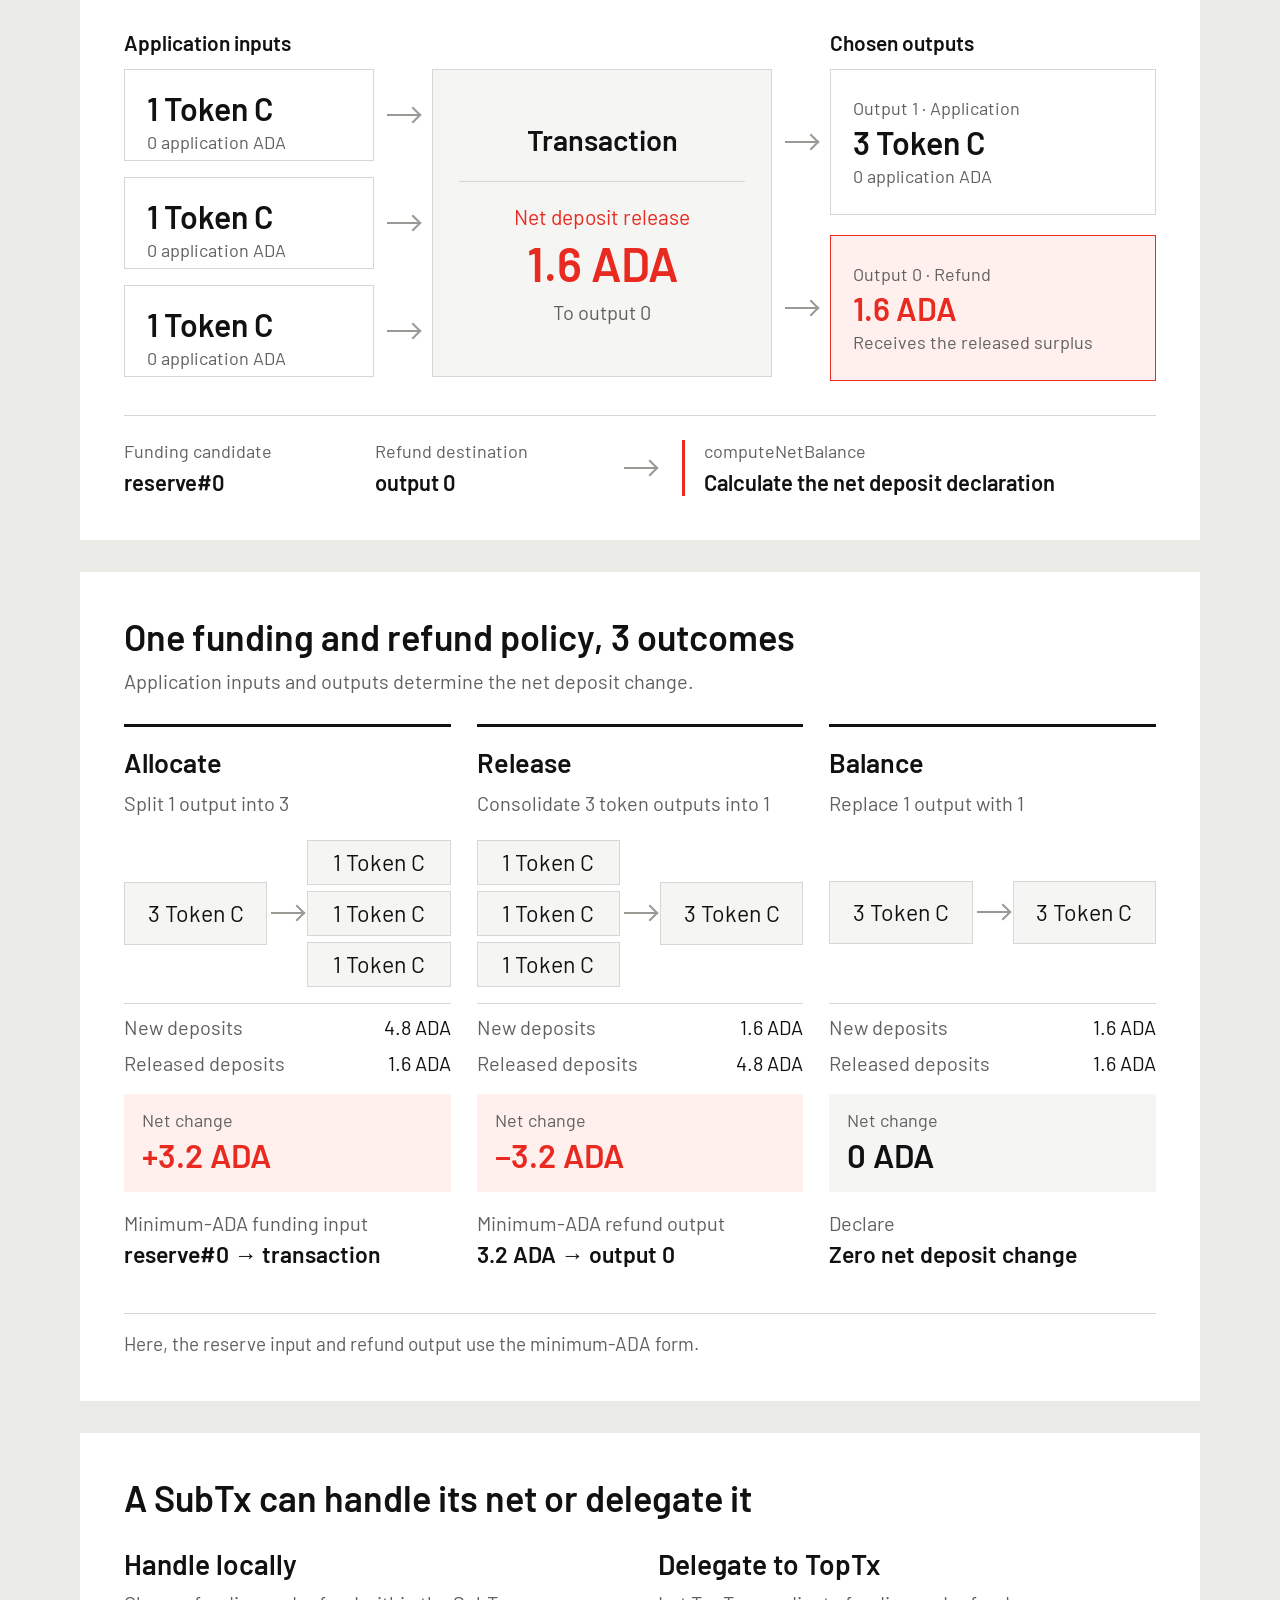
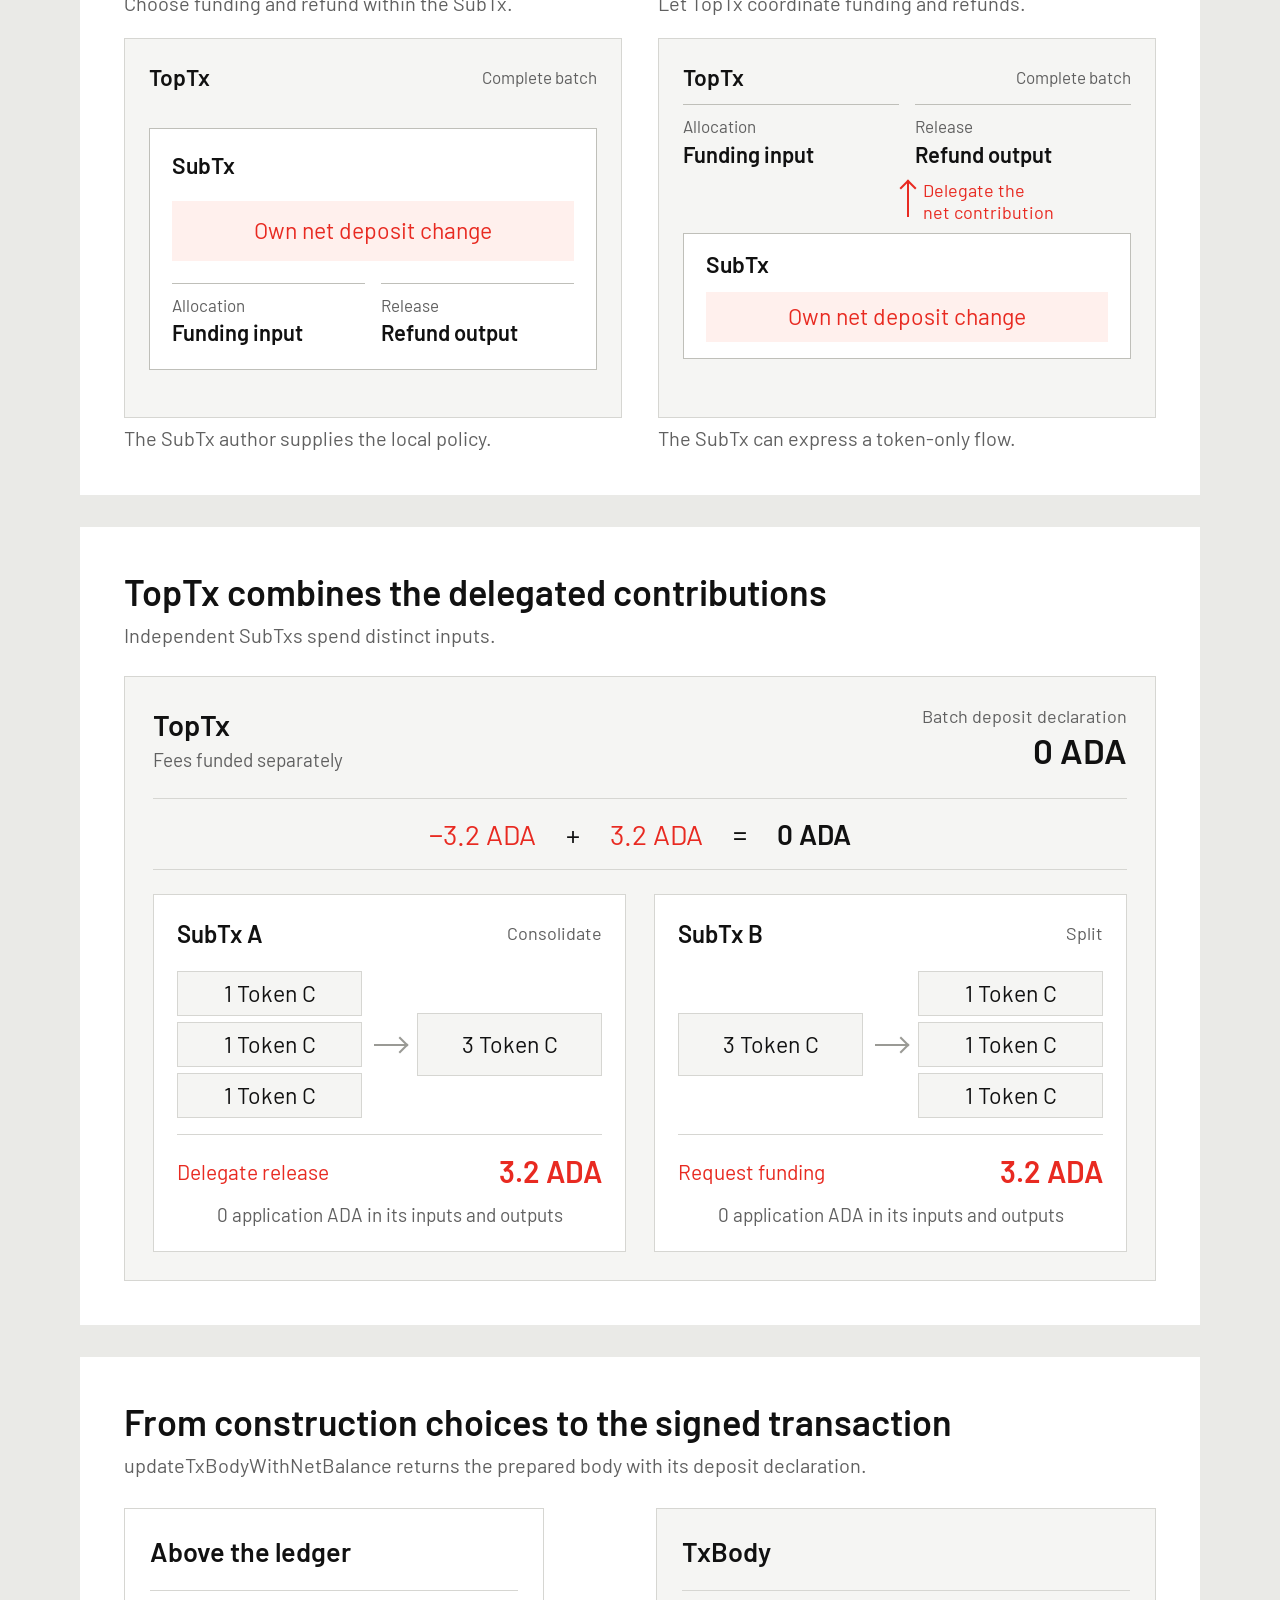
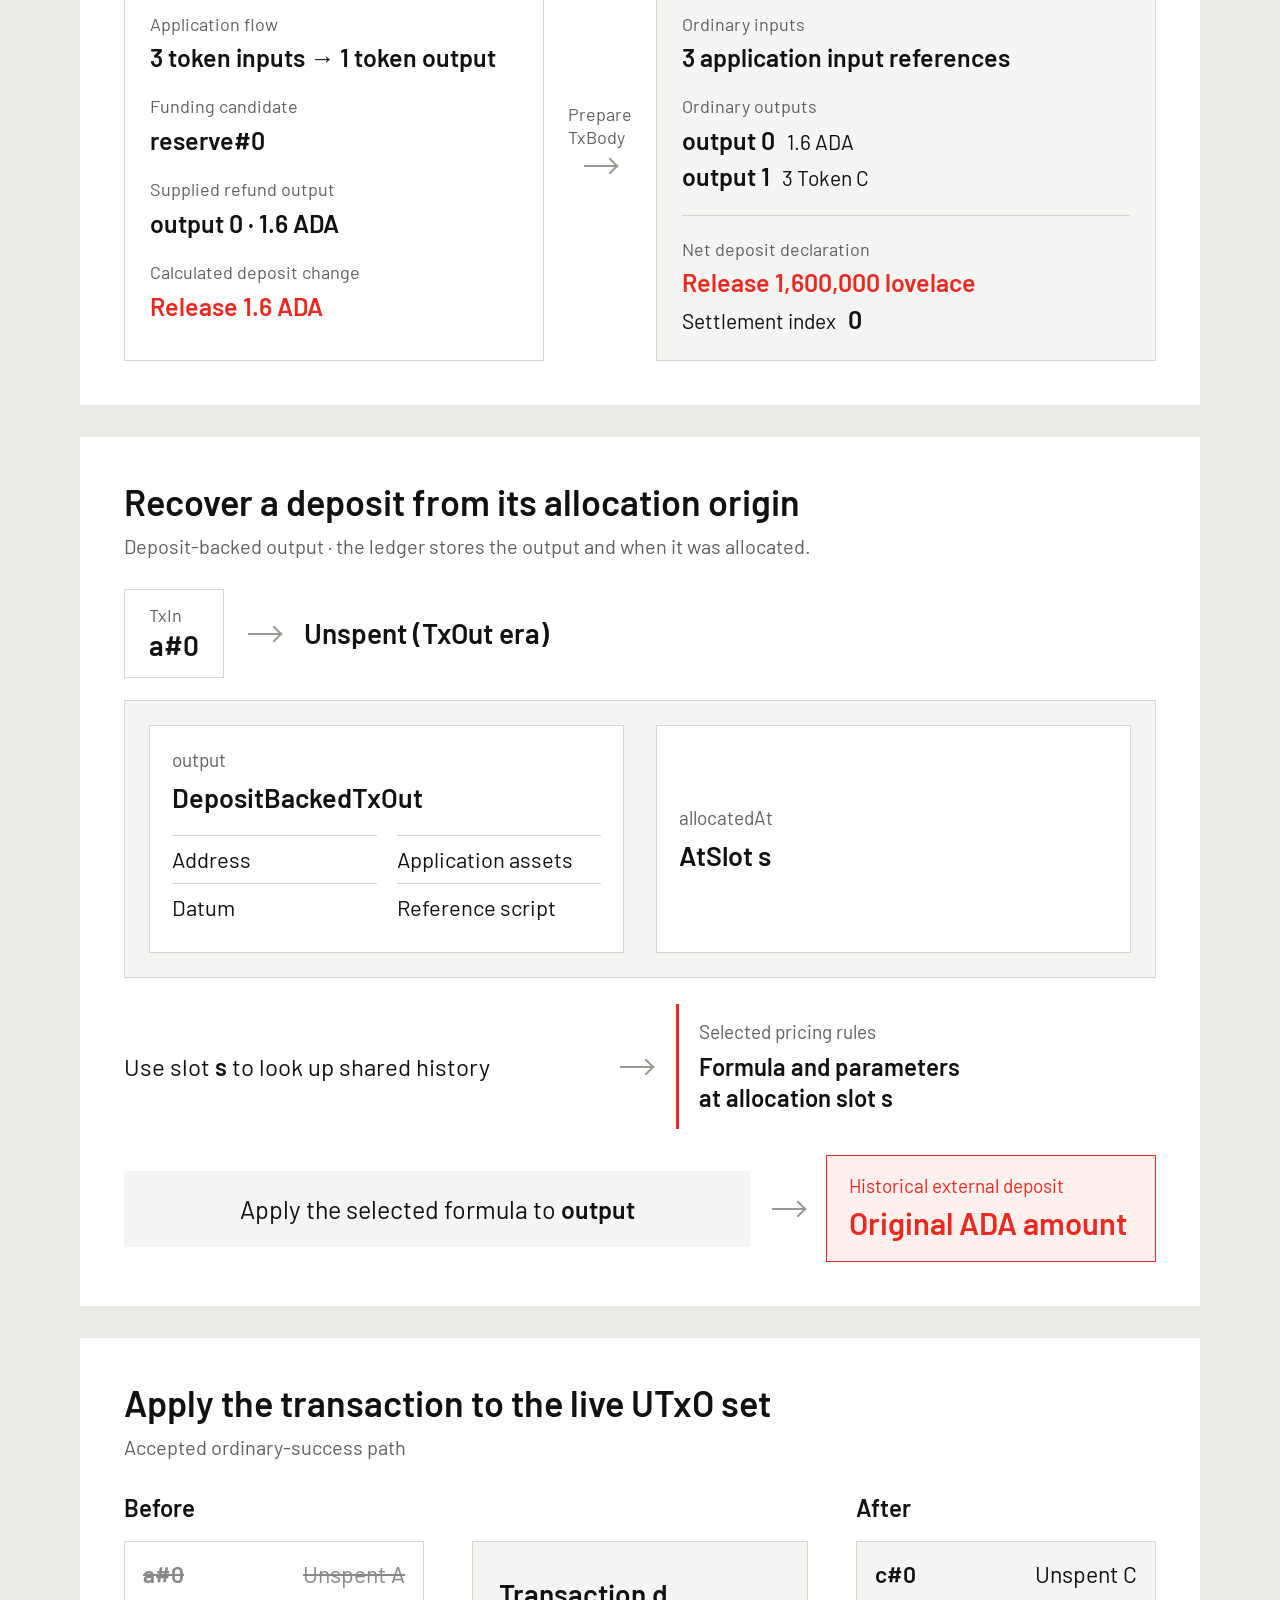
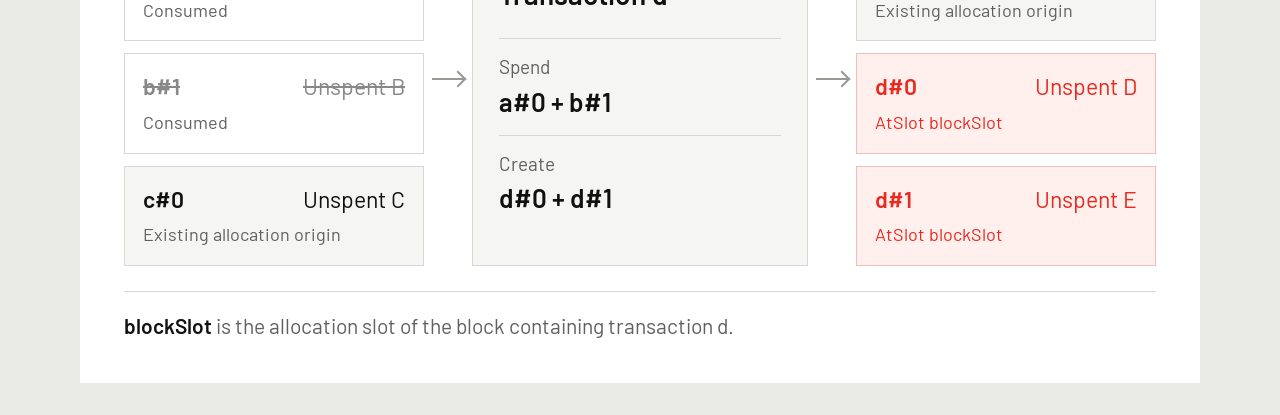
==== commit a29f18f8: "Introduce deposit accounting through banknotes and name construction operations" ====
--- a/CIP-????/images/tx-builder-dsl.html
+++ b/CIP-????/images/tx-builder-dsl.html
@@ -152,12 +152,12 @@
 .accounting p { font-size: 18px; color: var(--muted); }
 .accounting strong { display: block; margin-top: 4px; font-size: 30px; }
 .accounting .operator { font-size: 30px; color: #8b8b86; }
-.helper-band { display: grid; grid-template-columns: 1fr 40px 1fr; gap: 22px; align-items: center; margin-top: 34px; padding-top: 24px; border-top: 1px solid var(--line); }
+.calculation-band { display: grid; grid-template-columns: 1fr 40px 1fr; gap: 22px; align-items: center; margin-top: 34px; padding-top: 24px; border-top: 1px solid var(--line); }
 .policy { display: flex; gap: 28px; }
 .policy div { flex: 1; }
-.policy span, .helper-band .helper span { display: block; font-size: 18px; color: var(--muted); margin-bottom: 4px; }
-.policy strong, .helper-band .helper strong { font-size: 22px; font-weight: 600; }
-.helper-band .helper { border-left: 3px solid var(--red); padding-left: 19px; }
+.policy span, .calculation-band .calculation-result span { display: block; font-size: 18px; color: var(--muted); margin-bottom: 4px; }
+.policy strong, .calculation-band .calculation-result strong { font-size: 22px; font-weight: 600; }
+.calculation-band .calculation-result { border-left: 3px solid var(--red); padding-left: 19px; }
 .cases { display: grid; grid-template-columns: repeat(3,1fr); gap: 26px; margin-top: 30px; }
 .case { border-top: 3px solid var(--ink); padding-top: 18px; }
 .case h2 { font-size: 27px; }
@@ -273,11 +273,47 @@
 .applied-tx .operation strong { font-size:26px; }
 .block-origin { margin-top:25px; border-top:1px solid var(--line); padding-top:20px; font-size:21px; color:var(--muted); }
 .block-origin strong { color:var(--ink); }
+.value-analogy { display:grid; grid-template-columns:1fr 1fr; gap:48px; margin-top:32px; }
+.value-analogy h2 { font-size:26px; margin-bottom:20px; }
+.face-value, .application-value { height:186px; border:1.5px solid var(--line); padding:26px; display:flex; flex-direction:column; justify-content:center; }
+.face-value { outline:1px solid var(--line); outline-offset:-10px; background:var(--paper); }
+.face-value strong { font-size:64px; line-height:1; }
+.face-value span { font-size:22px; color:var(--muted); margin-top:15px; }
+.application-value span { font-size:19px; color:var(--muted); margin-bottom:9px; }
+.application-value strong { font-size:33px; line-height:1.15; }
+.application-value p { font-size:20px; color:var(--muted); margin-top:10px; }
+.backing-connector { height:30px; width:2px; background:var(--line); margin-left:28px; }
+.note-cost, .explicit-deposit { min-height:146px; border-left:3px solid var(--line); background:var(--paper); padding:22px 26px; }
+.note-cost strong, .explicit-deposit strong { font-size:29px; display:block; margin-bottom:9px; }
+.note-cost p, .explicit-deposit p { font-size:21px; line-height:1.35; }
+.note-cost p { color:var(--muted); }
+.explicit-deposit { border-color:var(--red); background:var(--red-soft); }
+.explicit-deposit strong { color:var(--red); }
+.output-commitment { margin-top:24px; border-top:1px solid var(--line); padding-top:17px; font-size:22px; color:var(--muted); }
+.output-commitment strong { color:var(--ink); }
 @media print { body { background:#fff; } .figure { break-after:page; margin:0; } }
 </style>
 </head>
 <body>
 <!-- Render each .figure separately at deviceScaleFactor 2 for the Markdown PNGs. -->
+<section class="figure" id="01-application-value-and-deposit">
+  <h1>Application value and resource backing</h1>
+  <div class="value-analogy">
+    <div>
+      <h2>A banknote</h2>
+      <div class="face-value"><strong>€20</strong><span>Face value · spending power</span></div>
+      <div class="backing-connector"></div>
+      <div class="note-cost"><strong>Production cost</strong><p>Paper, ink and printing</p></div>
+    </div>
+    <div>
+      <h2>A deposit-backed output</h2>
+      <div class="application-value"><span>TxOut.Value</span><strong>1,000 tokens + 20 ADA</strong><p>The application's transfer</p></div>
+      <div class="backing-connector"></div>
+      <div class="explicit-deposit"><strong>32 ADA deposit</strong><p>Held while the output is unspent.<br>Released when the output is spent.</p></div>
+      <p class="output-commitment"><strong>52 ADA</strong> committed for this output, plus the tokens.</p>
+    </div>
+  </div>
+</section>
 <section class="figure with-deposits" id="02-dsl-deposit-view">
   <h1>Deposits associated with the transaction’s outputs</h1>
   <p class="caption">Application assets in the outputs · storage deposits associated by the ledger</p>
@@ -300,7 +336,7 @@
 
 <section class="figure" id="03-dsl-net-declaration">
   <h1>Build the application flow. Review the net.</h1>
-  <p class="caption">The helper computes the deposit adjustment from the selected inputs and outputs.</p>
+  <p class="caption">The net deposit change is calculated from the selected inputs and outputs.</p>
   <div class="flow">
     <div><h3 class="column-title">Application inputs</h3><div class="output-stack input-stack">
       <div class="token-card"><span class="value">1 Token C</span><span class="application">0 application ADA</span></div>
@@ -315,7 +351,7 @@
       <div class="token-card refund"><span class="name">Output 0 · Refund</span><span class="value">1.6 ADA</span><span class="application">Receives the released surplus</span></div>
     </div></div>
   </div>
-  <div class="helper-band"><div class="policy"><div><span>Funding candidate</span><strong>reserve#0</strong></div><div><span>Refund destination</span><strong>output 0</strong></div></div><i class="arrow"></i><div class="helper"><span>Helper functions</span><strong>Calculate the net and prepare the declaration</strong></div></div>
+  <div class="calculation-band"><div class="policy"><div><span>Funding candidate</span><strong>reserve#0</strong></div><div><span>Refund destination</span><strong>output 0</strong></div></div><i class="arrow"></i><div class="calculation-result"><span>computeNetBalance</span><strong>Calculate the net deposit declaration</strong></div></div>
 </section>
 
 <section class="figure" id="04-dsl-funding-refund">
@@ -347,10 +383,10 @@
 </section>
 <section class="figure" id="07-dsl-ledger-interface">
   <h1>From construction choices to the signed transaction</h1>
-  <p class="caption">The helper prepares the inputs, outputs and deposit declaration that the ledger receives.</p>
+  <p class="caption">updateTxBodyWithNetBalance returns the prepared body with its deposit declaration.</p>
   <div class="interface">
     <div class="interface-panel"><h2>Above the ledger</h2><div class="field"><span>Application flow</span><strong>3 token inputs → 1 token output</strong></div><div class="field"><span>Funding candidate</span><strong>reserve#0</strong></div><div class="field"><span>Supplied refund output</span><strong>output 0 · 1.6 ADA</strong></div><div class="field"><span>Calculated deposit change</span><strong class="red">Release 1.6 ADA</strong></div></div>
-    <div class="interface-arrow"><span>Helper</span><i class="arrow"></i></div>
+    <div class="interface-arrow"><span>Prepare<br>TxBody</span><i class="arrow"></i></div>
     <div class="interface-panel signed"><h2>TxBody</h2><div class="field"><span>Ordinary inputs</span><strong>3 application input references</strong></div><div class="field"><span>Ordinary outputs</span><p><strong>output 0</strong> &nbsp; 1.6 ADA</p><p><strong>output 1</strong> &nbsp; 3 Token C</p></div><div class="field"><span>Net deposit declaration</span><strong class="red">Release 1,600,000 lovelace</strong><p>Settlement index &nbsp; <strong>0</strong></p></div></div>
   </div>
 </section>
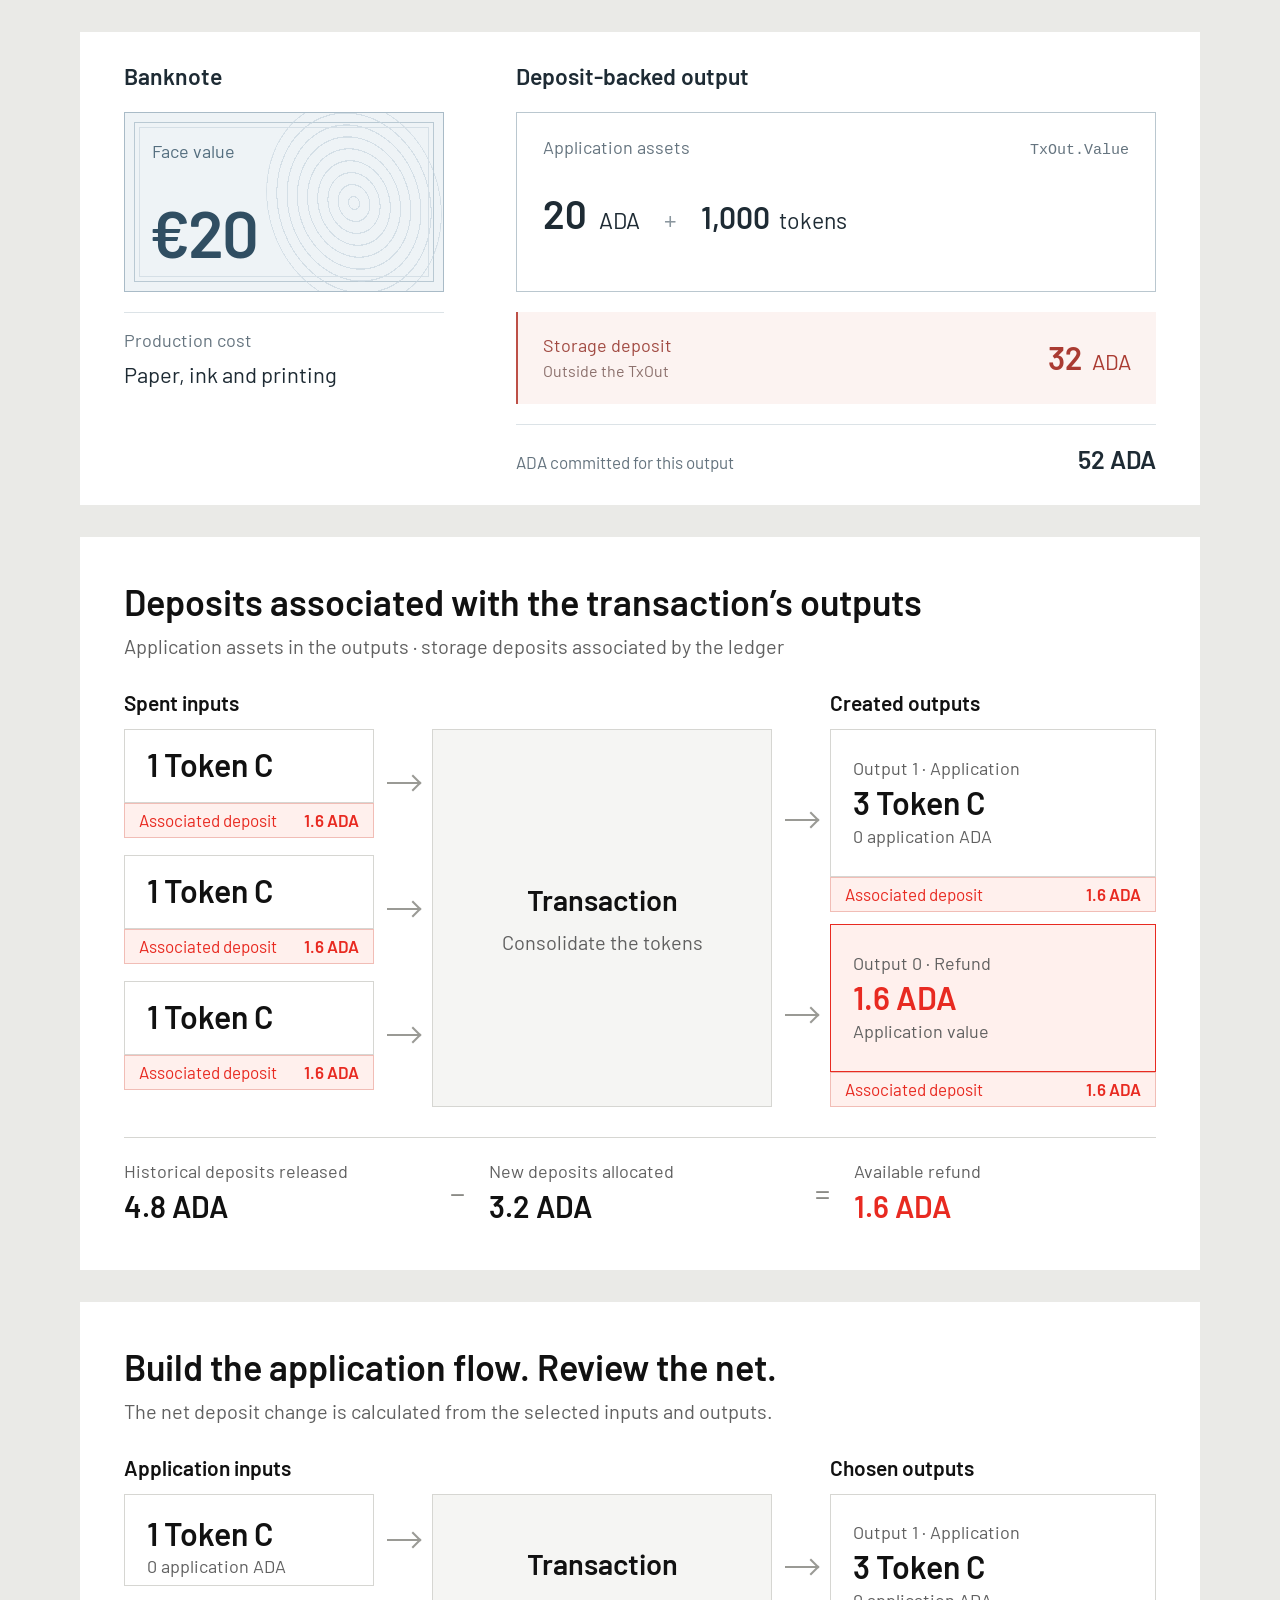
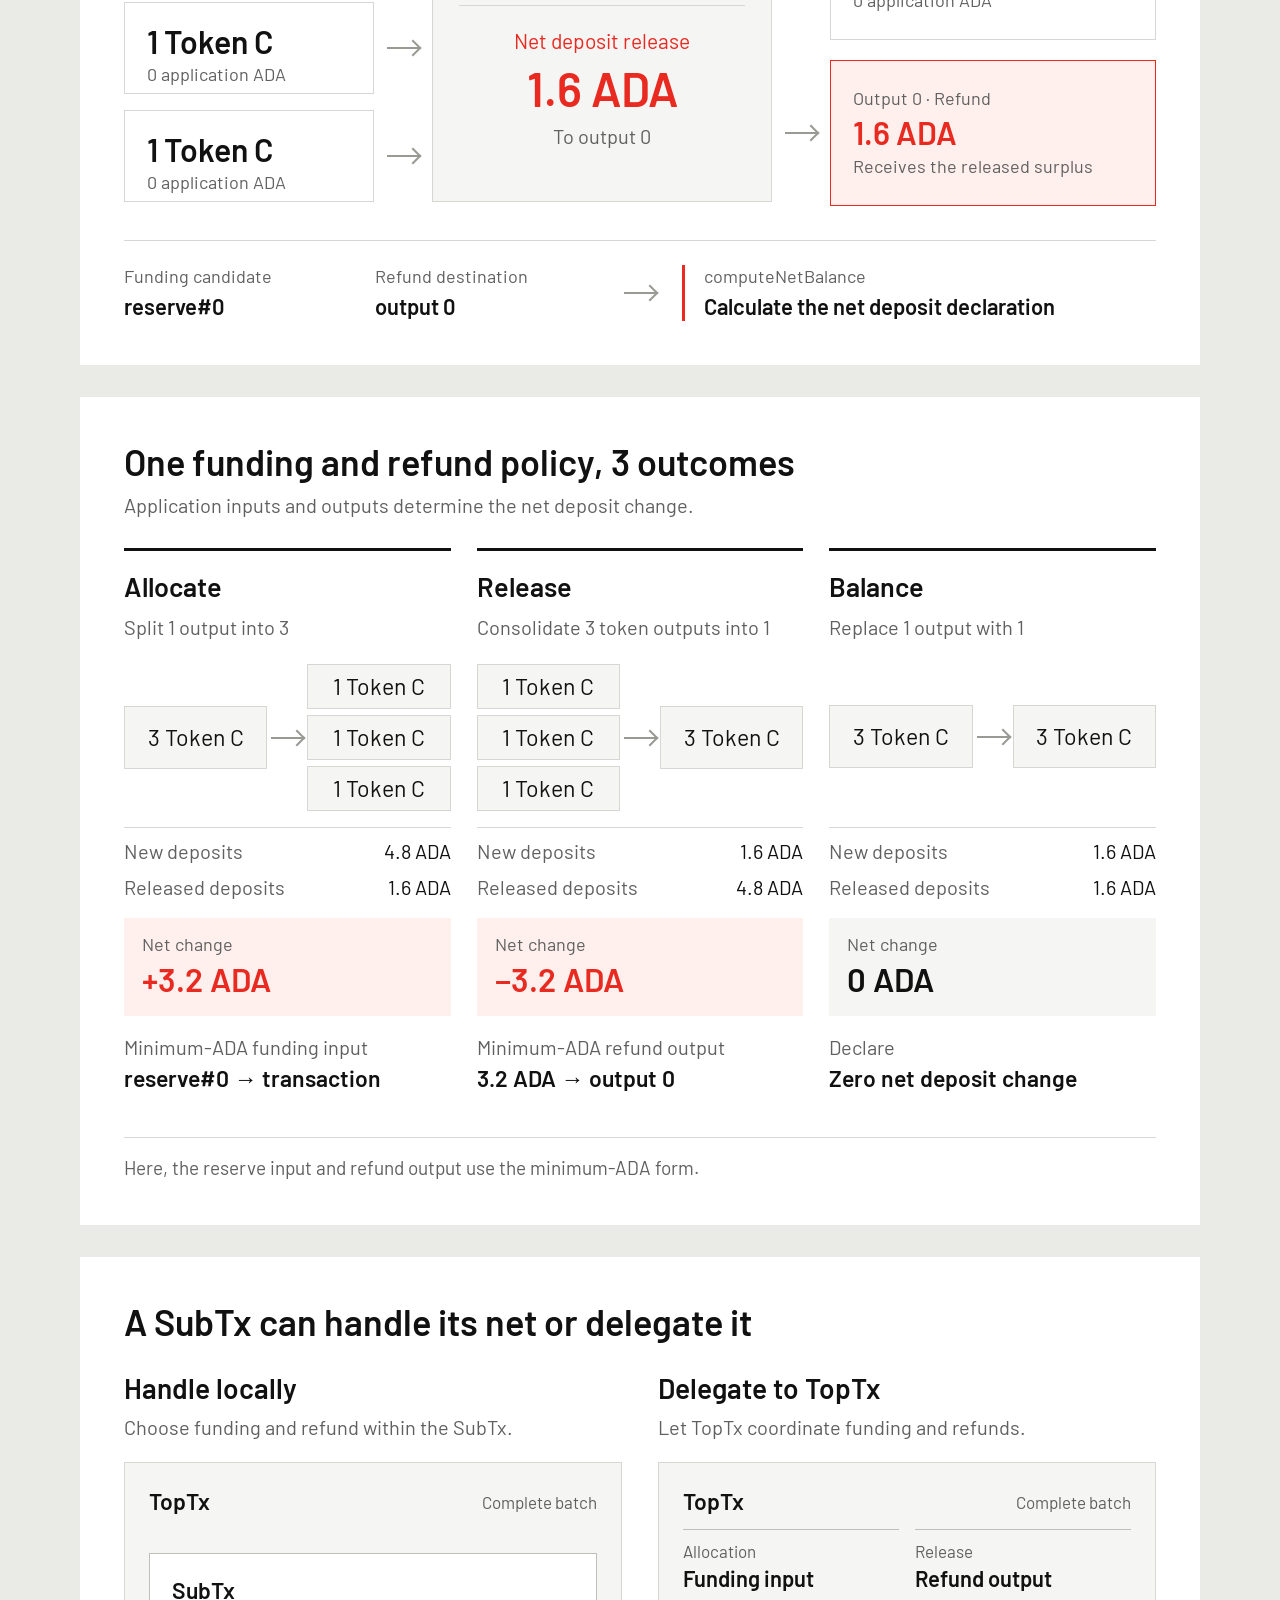
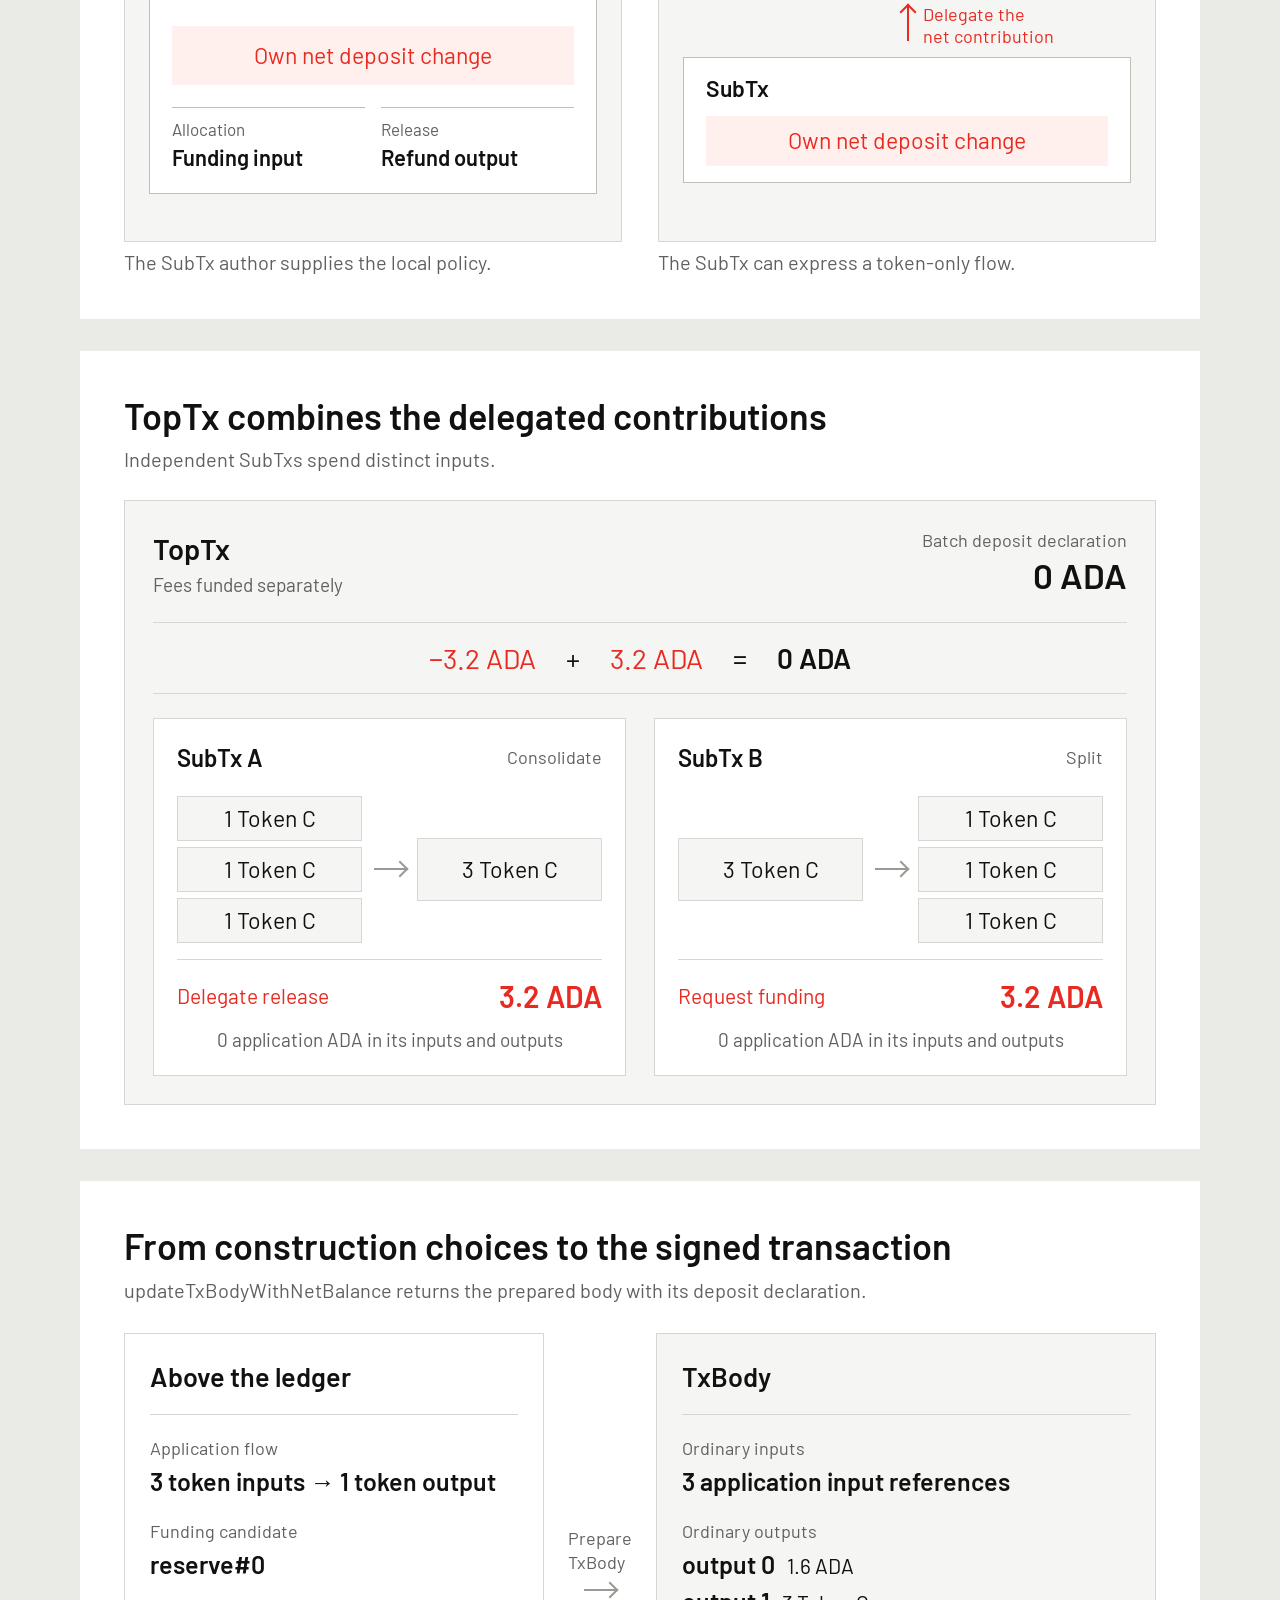
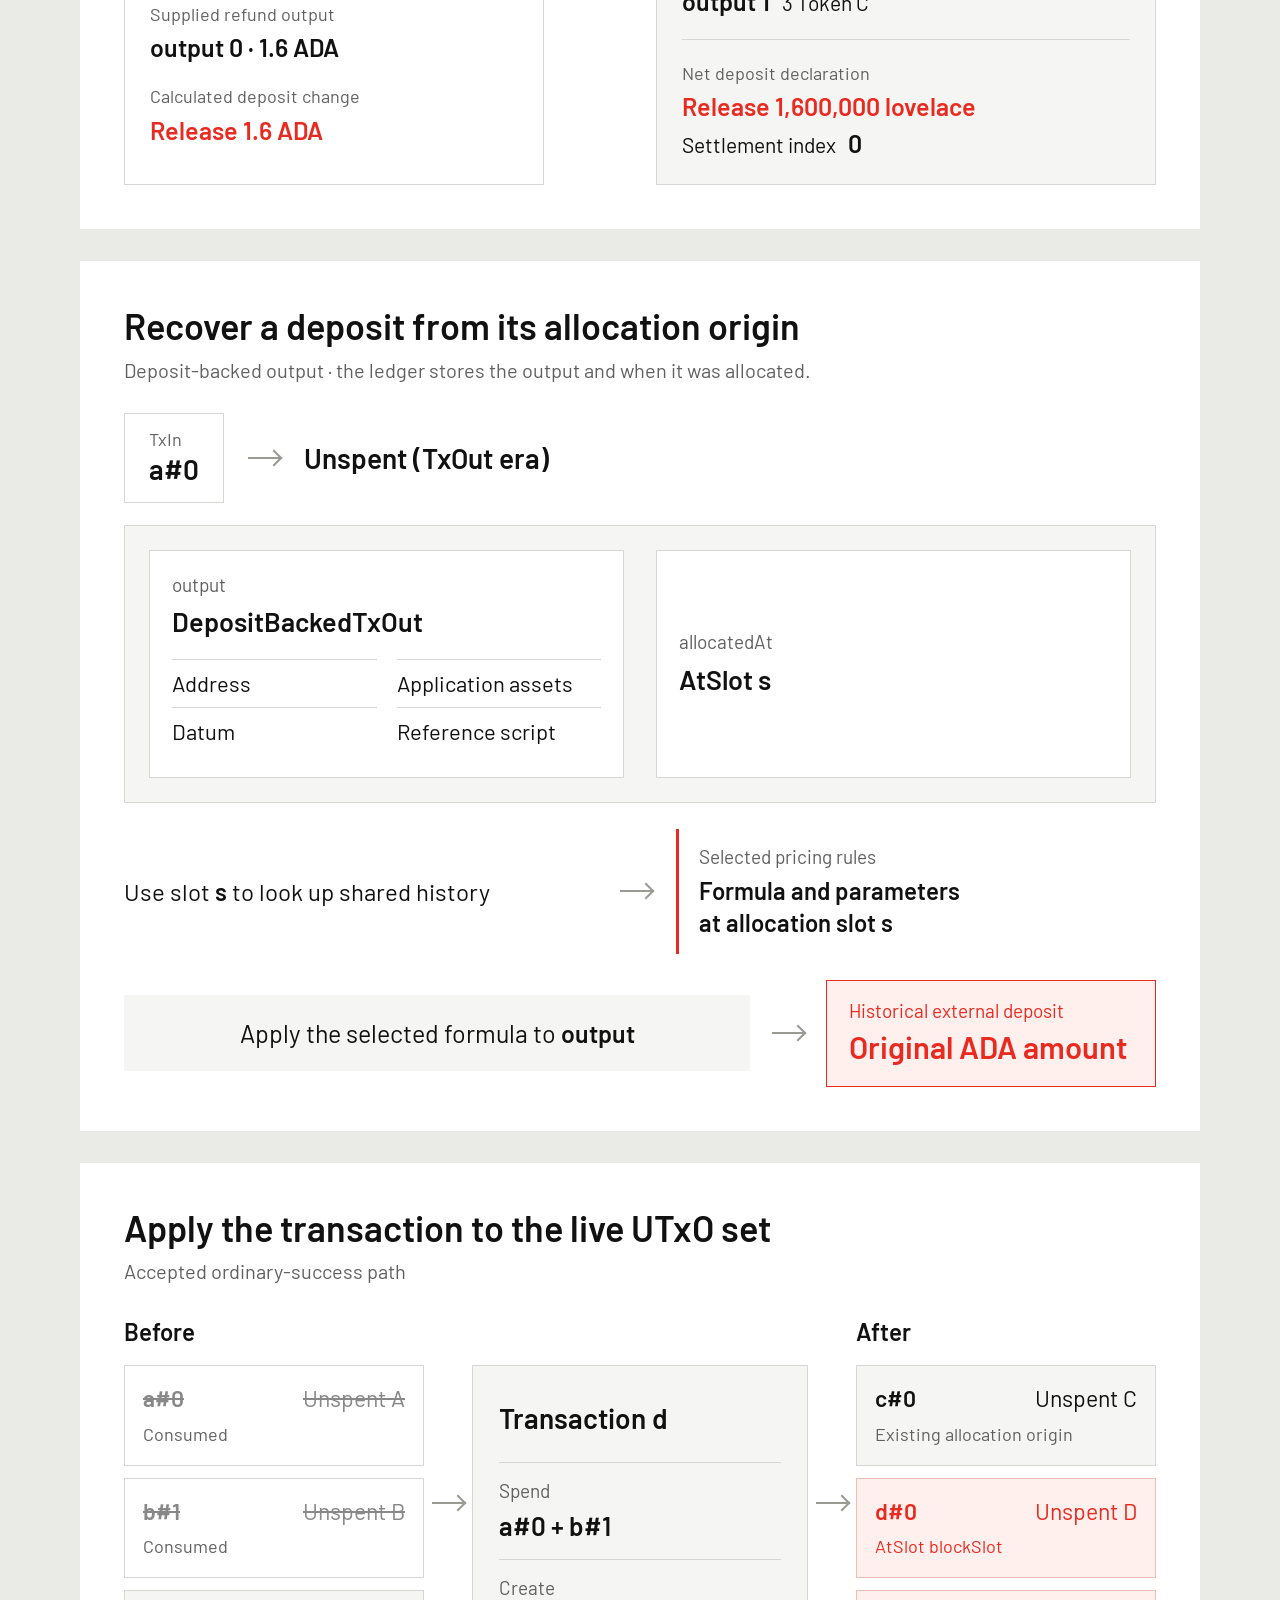
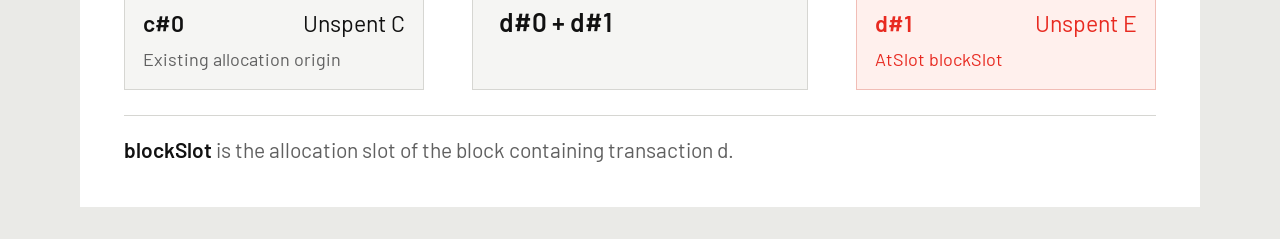
==== commit 5603d9e7: "Organize the deposit specification and refine the banknote illustration" ====
--- a/CIP-????/images/tx-builder-dsl.html
+++ b/CIP-????/images/tx-builder-dsl.html
@@ -273,44 +273,75 @@
 .applied-tx .operation strong { font-size:26px; }
 .block-origin { margin-top:25px; border-top:1px solid var(--line); padding-top:20px; font-size:21px; color:var(--muted); }
 .block-origin strong { color:var(--ink); }
-.value-analogy { display:grid; grid-template-columns:1fr 1fr; gap:48px; margin-top:32px; }
-.value-analogy h2 { font-size:26px; margin-bottom:20px; }
-.face-value, .application-value { height:186px; border:1.5px solid var(--line); padding:26px; display:flex; flex-direction:column; justify-content:center; }
-.face-value { outline:1px solid var(--line); outline-offset:-10px; background:var(--paper); }
-.face-value strong { font-size:64px; line-height:1; }
-.face-value span { font-size:22px; color:var(--muted); margin-top:15px; }
-.application-value span { font-size:19px; color:var(--muted); margin-bottom:9px; }
-.application-value strong { font-size:33px; line-height:1.15; }
-.application-value p { font-size:20px; color:var(--muted); margin-top:10px; }
-.backing-connector { height:30px; width:2px; background:var(--line); margin-left:28px; }
-.note-cost, .explicit-deposit { min-height:146px; border-left:3px solid var(--line); background:var(--paper); padding:22px 26px; }
-.note-cost strong, .explicit-deposit strong { font-size:29px; display:block; margin-bottom:9px; }
-.note-cost p, .explicit-deposit p { font-size:21px; line-height:1.35; }
-.note-cost p { color:var(--muted); }
-.explicit-deposit { border-color:var(--red); background:var(--red-soft); }
-.explicit-deposit strong { color:var(--red); }
-.output-commitment { margin-top:24px; border-top:1px solid var(--line); padding-top:17px; font-size:22px; color:var(--muted); }
-.output-commitment strong { color:var(--ink); }
+[id="01-application-value-and-deposit"] { padding:30px 44px; color:#1e2b34; }
+.value-analogy { display:grid; grid-template-columns:320px 1fr; gap:72px; }
+.analogy-column-title { font-size:23px; font-weight:600; margin-bottom:20px; }
+.banknote-object { position:relative; height:180px; border:1px solid #a9bbc7; background:#eef3f6; overflow:hidden; }
+.banknote-object::before { content:''; position:absolute; inset:9px; border:1px solid #b9c9d3; }
+.banknote-object::after { content:''; position:absolute; inset:14px; border:1px solid #d5dfe6; }
+.banknote-rosette { position:absolute; width:172px; height:208px; right:3px; top:-14px; border-radius:50%; background:repeating-radial-gradient(ellipse at center, transparent 0 5px, #c6d4de 5px 6px, transparent 6px 10px); transform:rotate(-18deg); opacity:.65; }
+.banknote-face-label { position:absolute; z-index:1; top:27px; left:27px; color:#536d7e; font-size:18px; }
+.banknote-value { position:absolute; z-index:1; left:24px; bottom:26px; font-size:65px; line-height:1; letter-spacing:-2px; color:#304e62; font-weight:600; }
+.production-backing { height:92px; margin-top:20px; padding-top:16px; border-top:1px solid #dce3e7; }
+.analogy-role { display:block; color:#65747f; font-size:18px; }
+.production-backing p { font-size:22px; margin-top:8px; }
+.application-boundary { height:180px; border:1px solid #bac7cf; padding:23px 26px; }
+.output-field-header { display:flex; align-items:baseline; justify-content:space-between; gap:20px; }
+.output-field-header code { font:15px/1.3 ui-monospace, monospace; color:#65747f; }
+.application-amounts { display:flex; align-items:baseline; gap:24px; margin-top:31px; white-space:nowrap; }
+.ada-amount { font-size:40px; font-weight:600; line-height:1.1; font-variant-numeric:tabular-nums; }
+.ada-amount span { font-size:23px; font-weight:400; margin-left:4px; }
+.asset-plus { font-size:25px; color:#8a969e; }
+.token-amount { font-size:30px; font-weight:600; }
+.token-amount span { font-size:23px; font-weight:400; margin-left:3px; }
+.external-backing { display:flex; justify-content:space-between; align-items:center; gap:24px; height:92px; margin-top:20px; border-left:2px solid #bd5047; padding:15px 25px; background:#fcf3f1; }
+.external-backing .analogy-role { color:#a14a42; }
+.external-backing p { color:#8b706c; font-size:16px; margin-top:4px; }
+.external-backing .ada-amount { color:#aa3b32; font-size:32px; white-space:nowrap; }
+.external-backing .ada-amount span { font-size:22px; }
+.output-total { display:flex; align-items:baseline; justify-content:space-between; gap:20px; padding:18px 0 0; margin-top:20px; border-top:1px solid #dce3e7; }
+.output-total span { color:#65747f; font-size:17px; }
+.output-total strong { font-size:25px; font-weight:600; white-space:nowrap; }
 @media print { body { background:#fff; } .figure { break-after:page; margin:0; } }
 </style>
 </head>
 <body>
 <!-- Render each .figure separately at deviceScaleFactor 2 for the Markdown PNGs. -->
-<section class="figure" id="01-application-value-and-deposit">
-  <h1>Application value and resource backing</h1>
+<section class="figure" id="01-application-value-and-deposit" aria-label="Banknote face value and production cost compared with application assets and their storage deposit">
   <div class="value-analogy">
     <div>
-      <h2>A banknote</h2>
-      <div class="face-value"><strong>€20</strong><span>Face value · spending power</span></div>
-      <div class="backing-connector"></div>
-      <div class="note-cost"><strong>Production cost</strong><p>Paper, ink and printing</p></div>
+      <h2 class="analogy-column-title">Banknote</h2>
+      <div class="banknote-object" role="img" aria-label="Illustrative banknote with a face value of 20 euros">
+        <div class="banknote-rosette"></div>
+        <span class="banknote-face-label">Face value</span>
+        <span class="banknote-value">€20</span>
+      </div>
+      <div class="production-backing">
+        <span class="analogy-role">Production cost</span>
+        <p>Paper, ink and printing</p>
+      </div>
     </div>
     <div>
-      <h2>A deposit-backed output</h2>
-      <div class="application-value"><span>TxOut.Value</span><strong>1,000 tokens + 20 ADA</strong><p>The application's transfer</p></div>
-      <div class="backing-connector"></div>
-      <div class="explicit-deposit"><strong>32 ADA deposit</strong><p>Held while the output is unspent.<br>Released when the output is spent.</p></div>
-      <p class="output-commitment"><strong>52 ADA</strong> committed for this output, plus the tokens.</p>
+      <h2 class="analogy-column-title">Deposit-backed output</h2>
+      <div class="application-boundary">
+        <div class="output-field-header">
+          <span class="analogy-role">Application assets</span>
+          <code>TxOut.Value</code>
+        </div>
+        <div class="application-amounts">
+          <div class="ada-amount">20 <span>ADA</span></div>
+          <span class="asset-plus">+</span>
+          <div class="token-amount">1,000 <span>tokens</span></div>
+        </div>
+      </div>
+      <div class="external-backing">
+        <div><span class="analogy-role">Storage deposit</span><p>Outside the TxOut</p></div>
+        <div class="ada-amount">32 <span>ADA</span></div>
+      </div>
+      <div class="output-total">
+        <span>ADA committed for this output</span>
+        <strong>52 ADA</strong>
+      </div>
     </div>
   </div>
 </section>
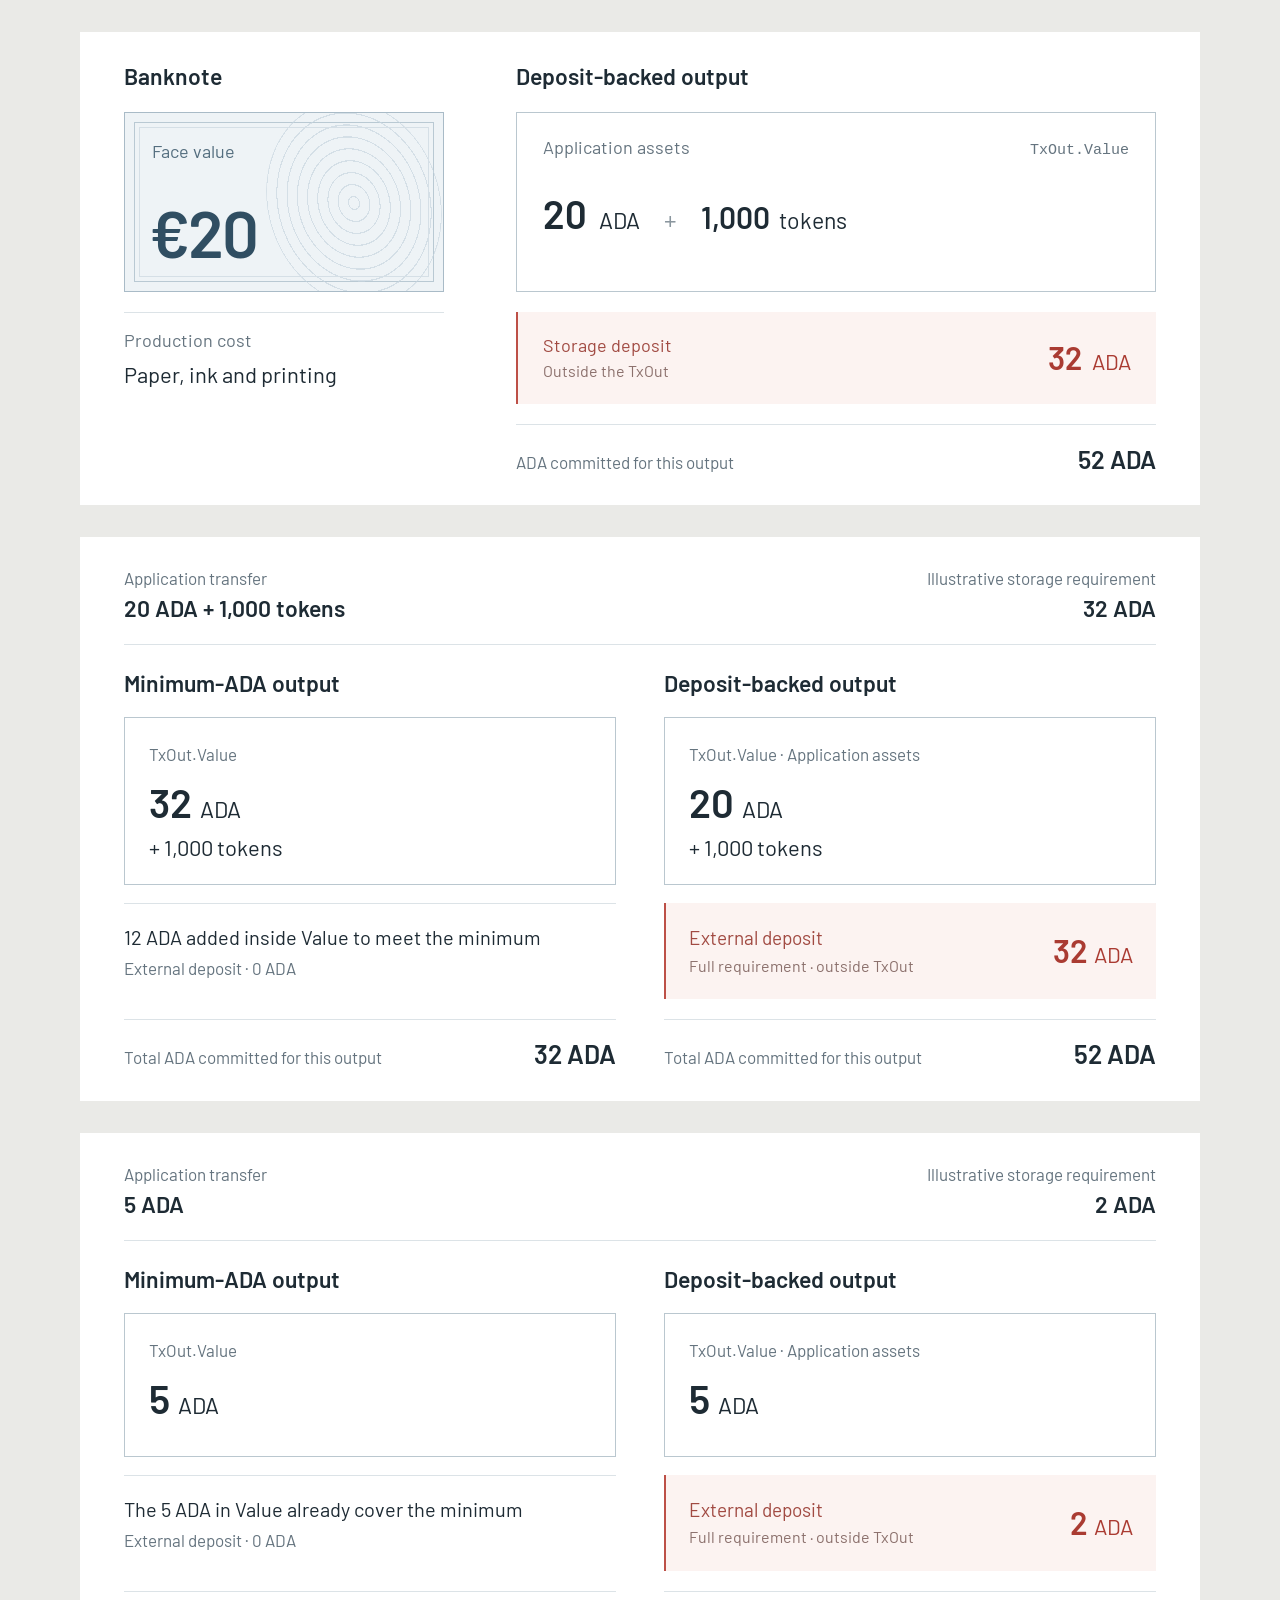
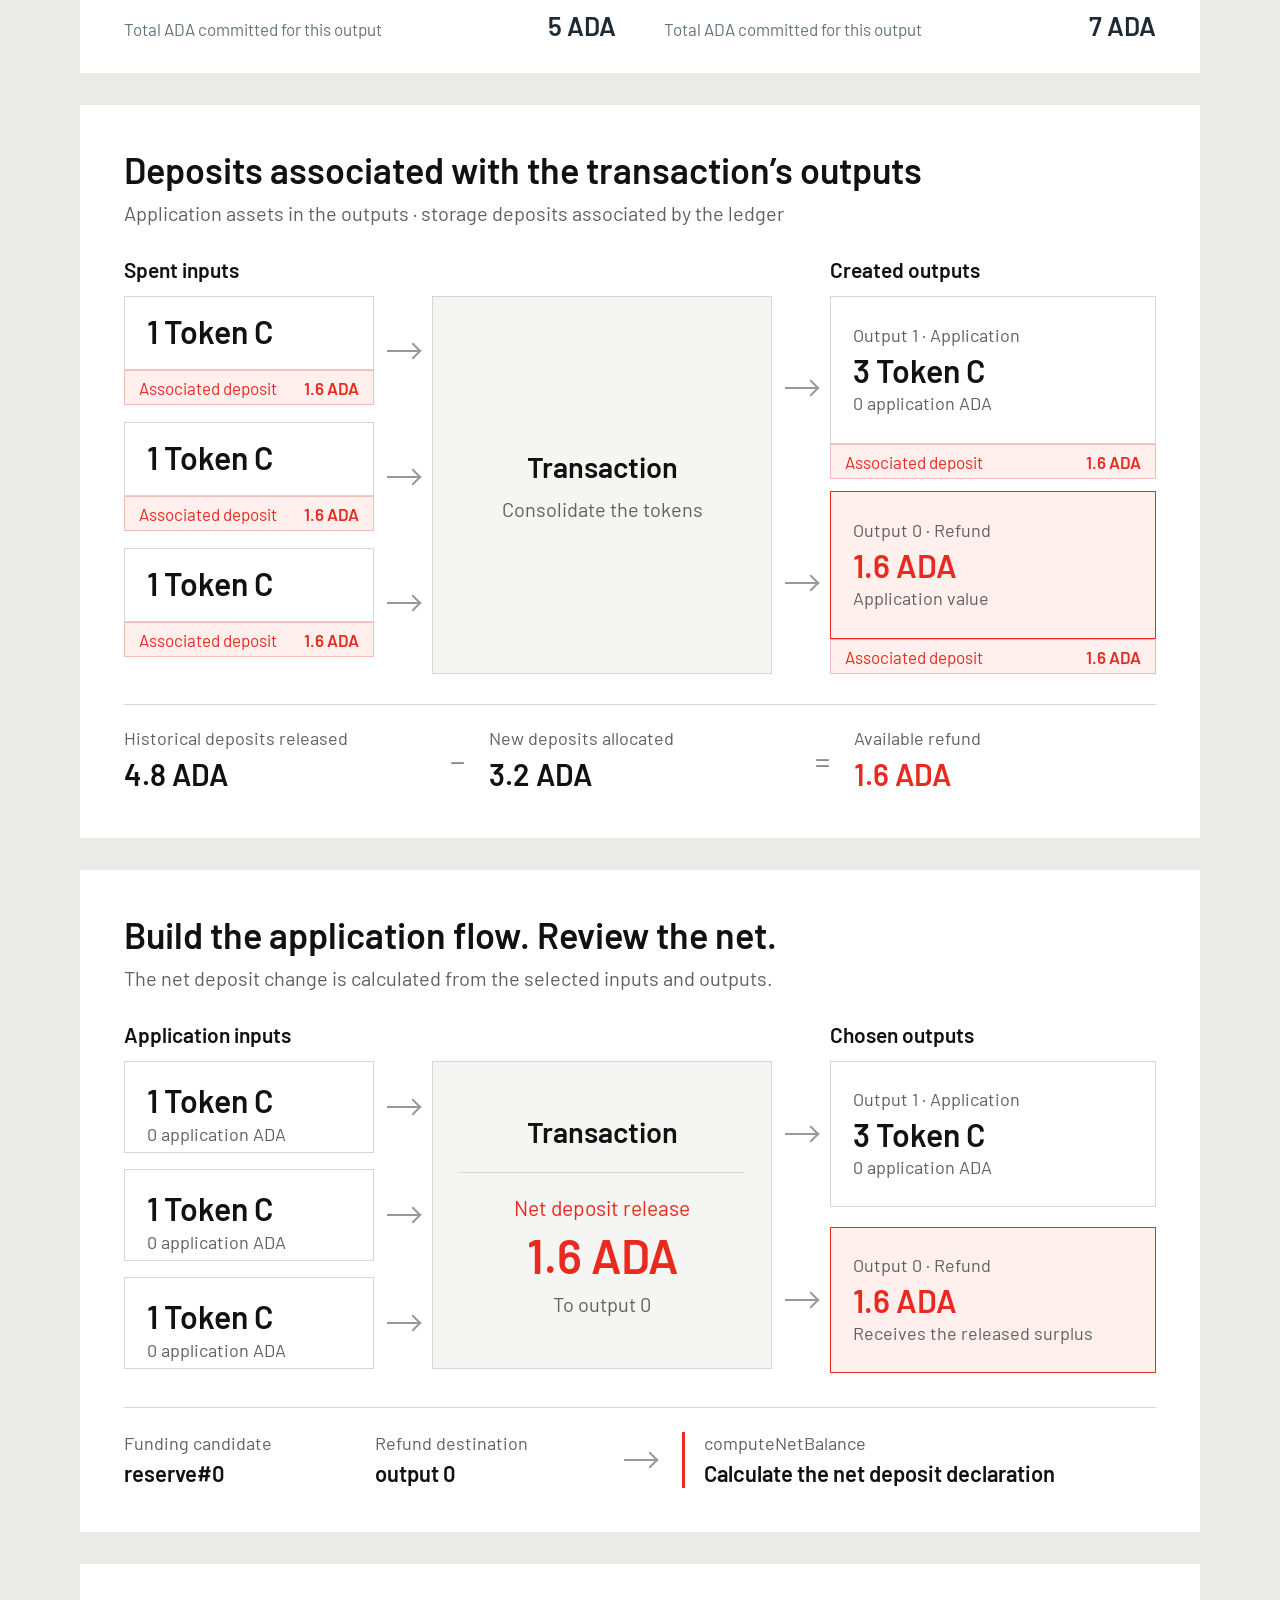
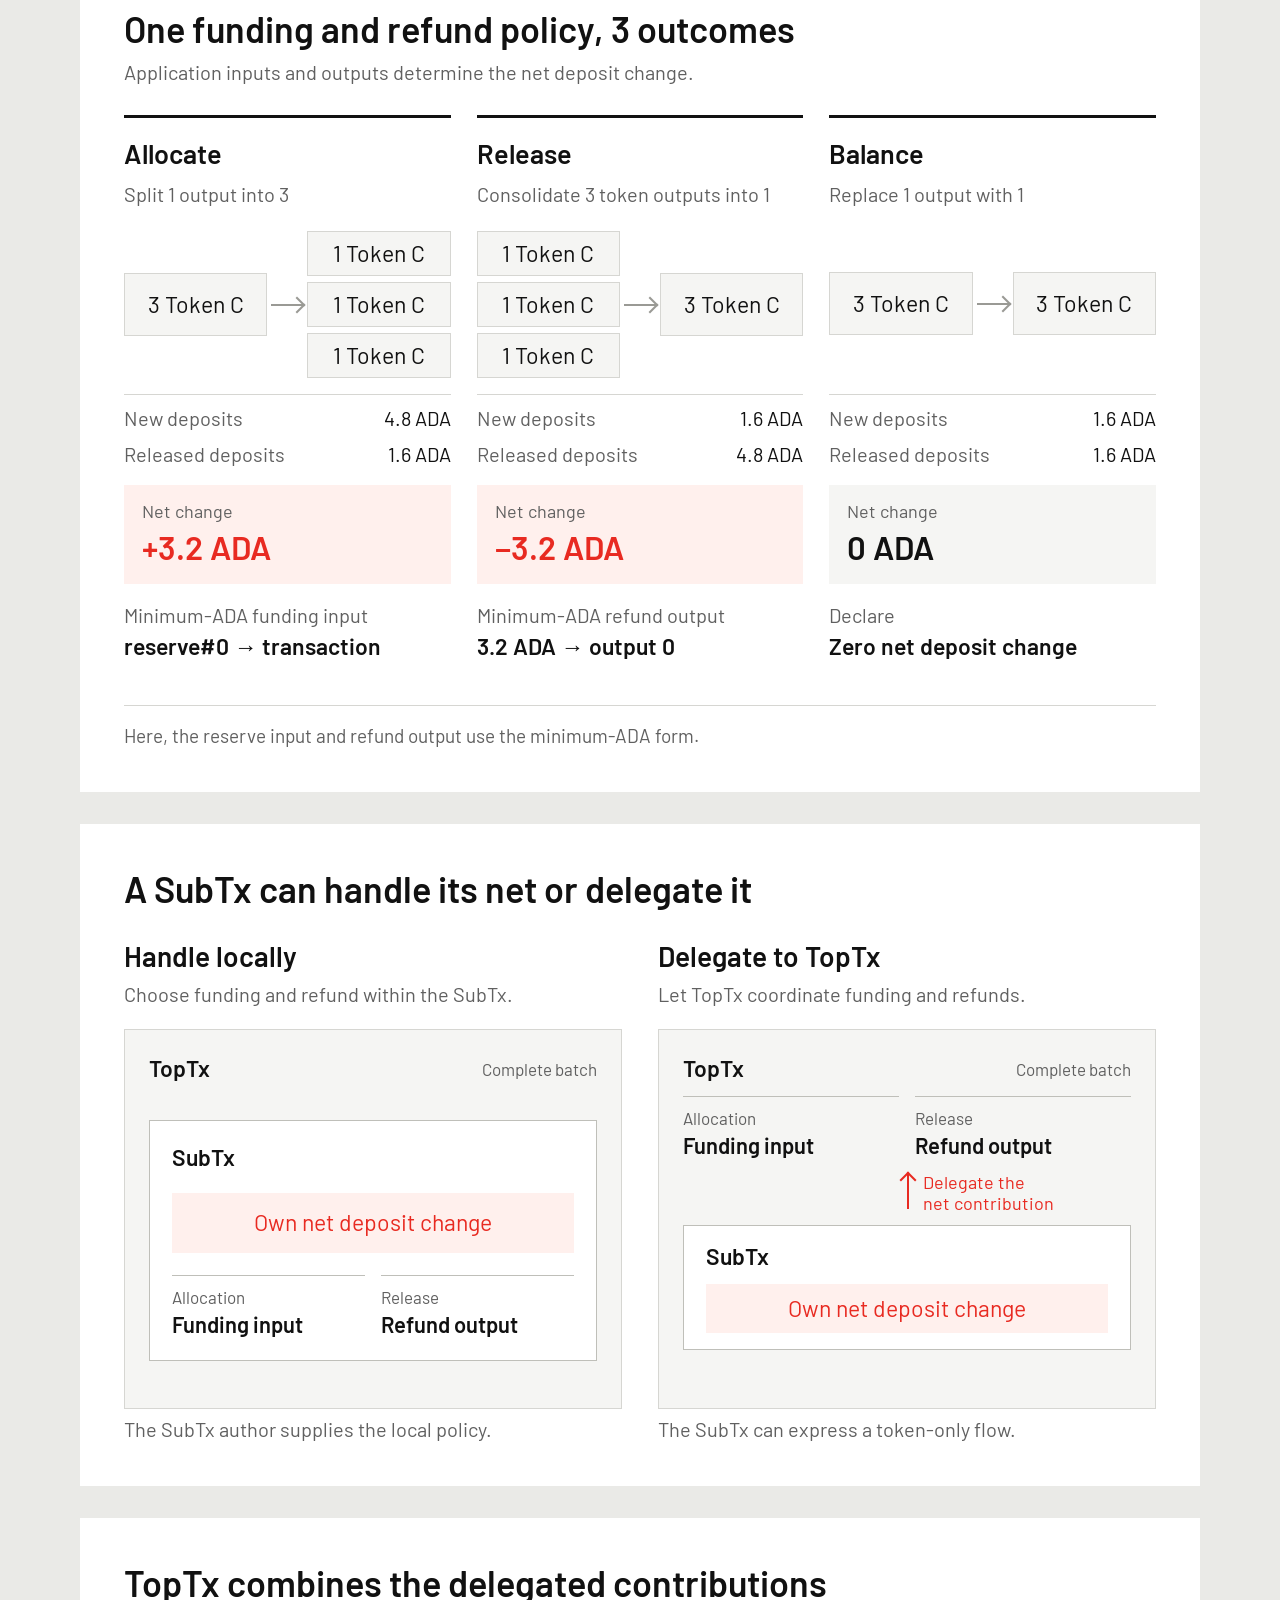
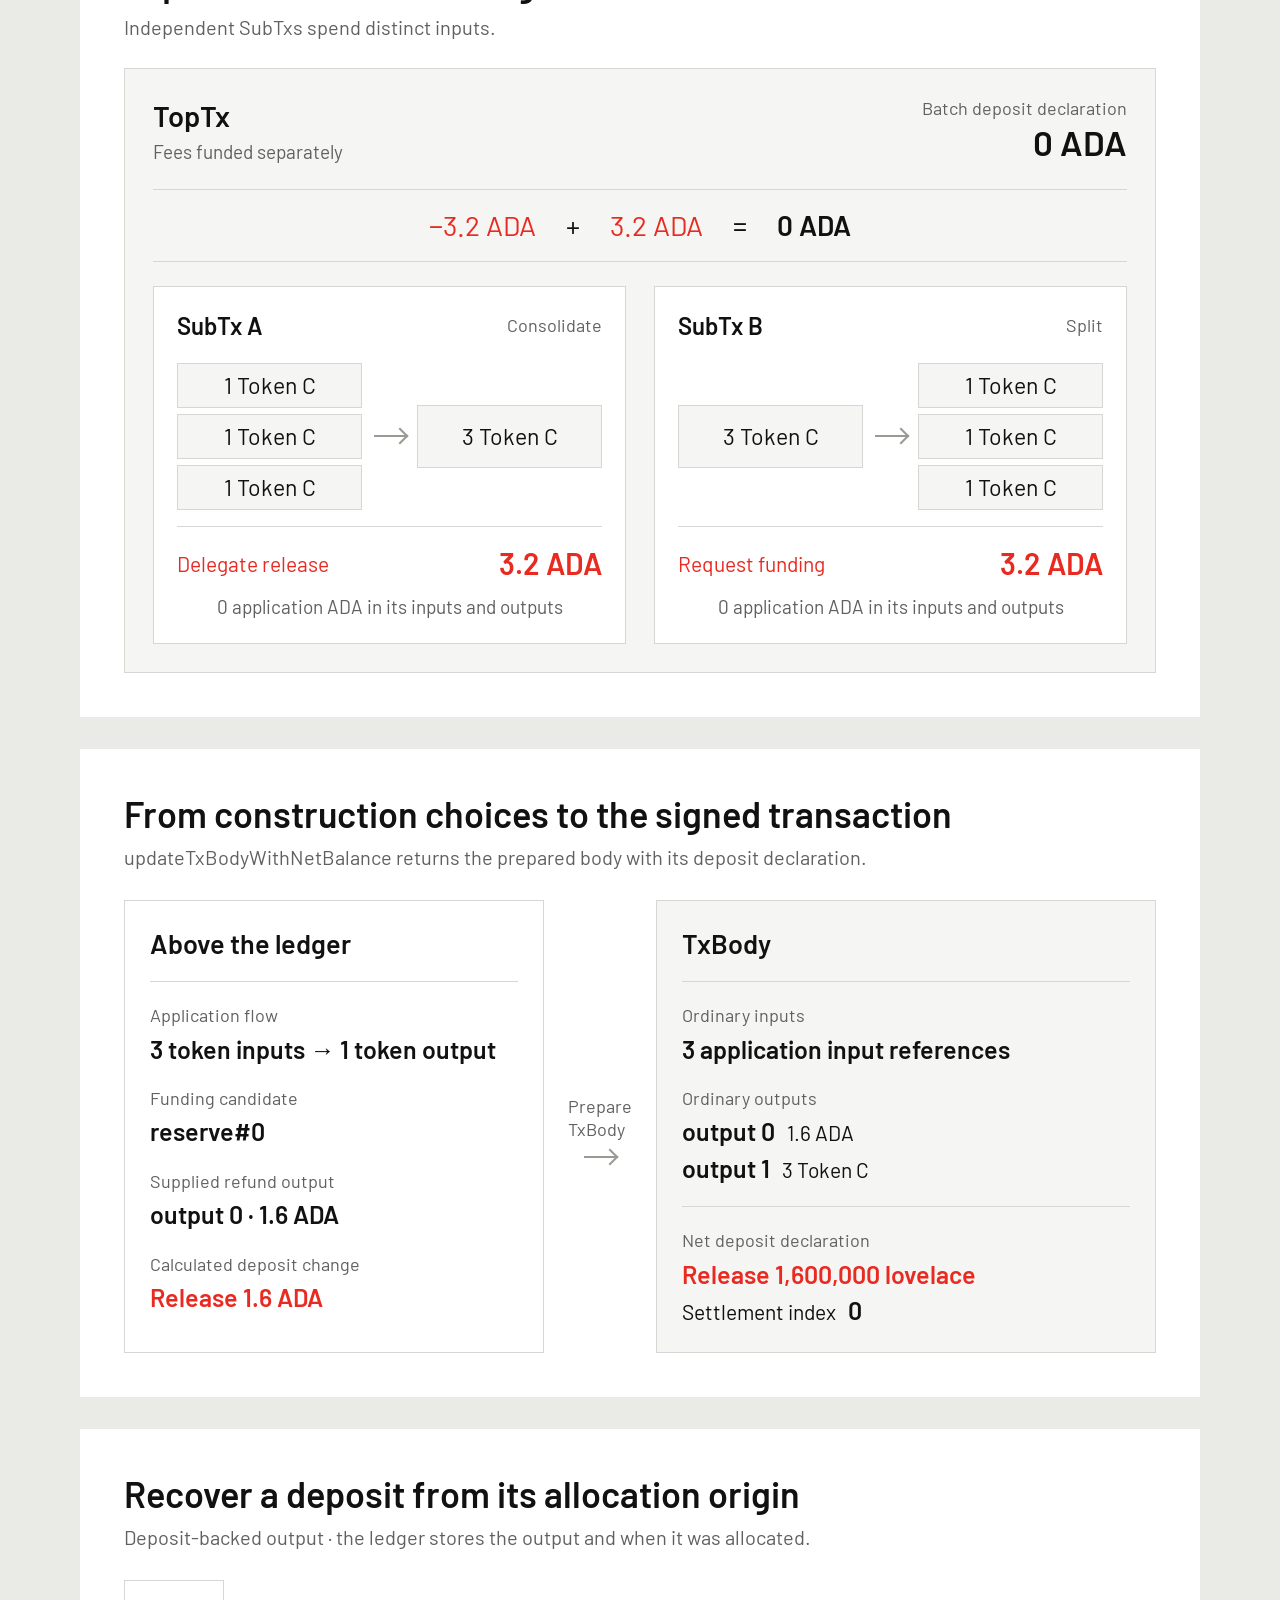
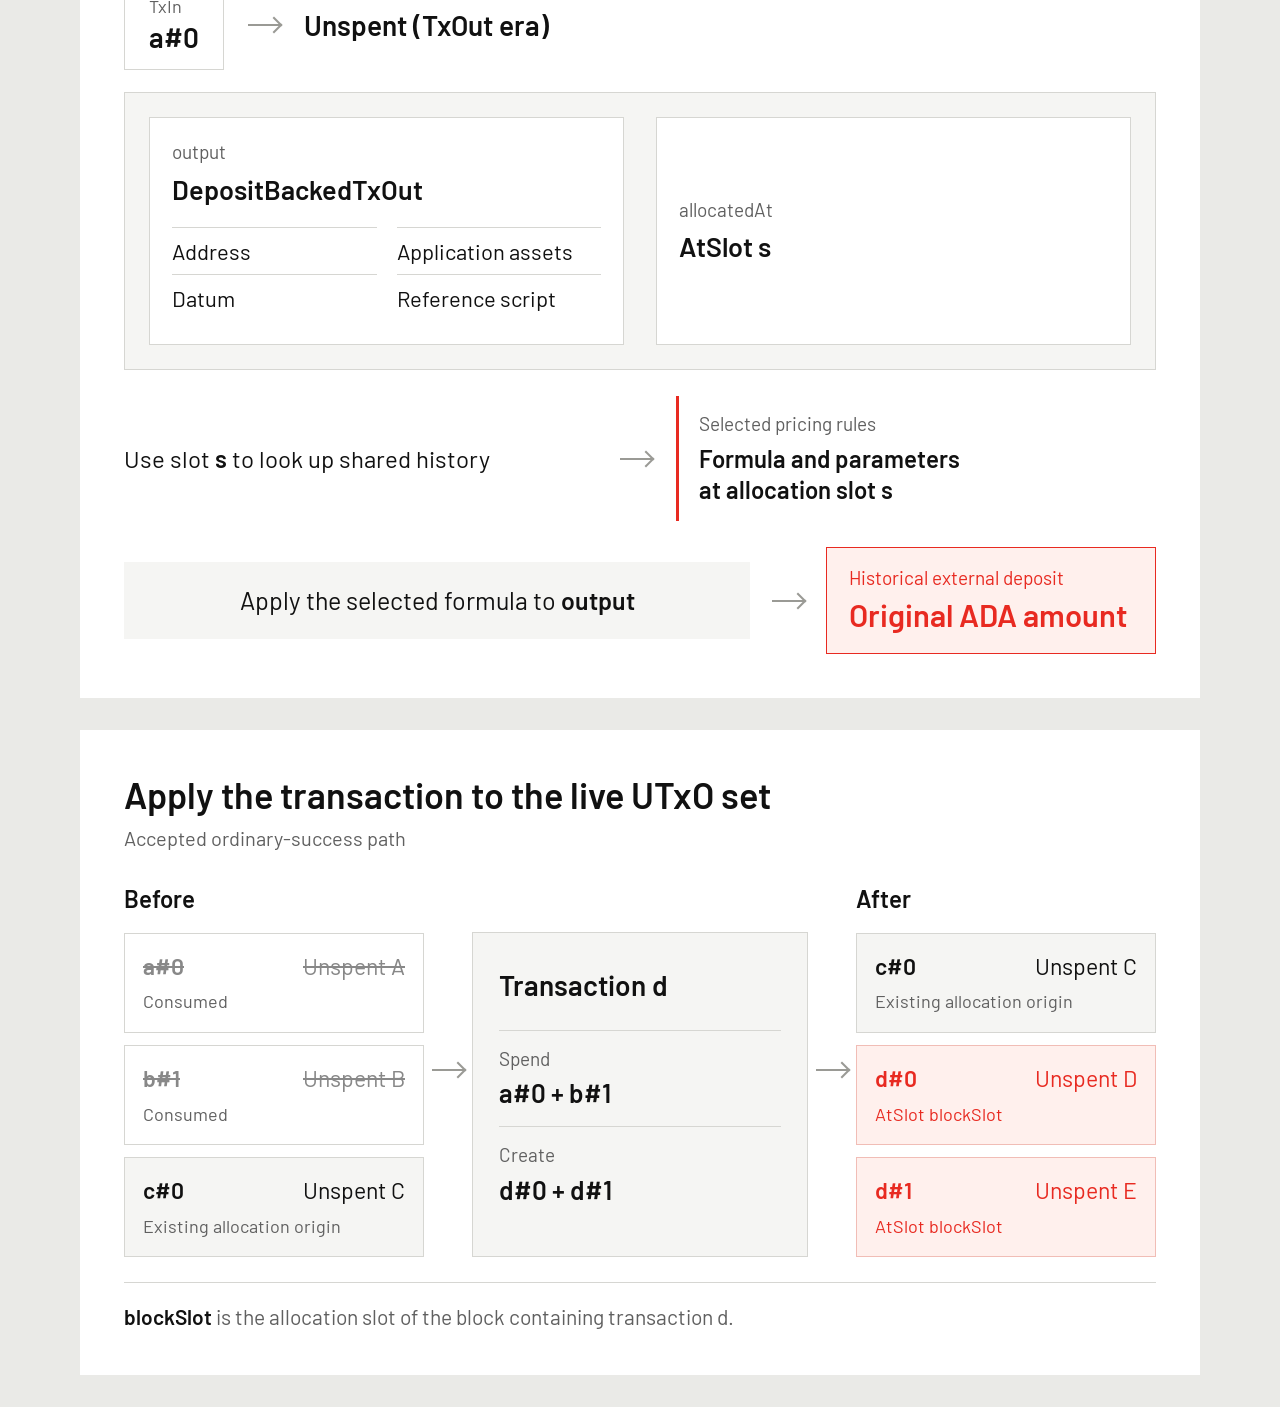
==== commit ec2cabf0: "Clarify deposit CIP motivation with concrete application flows" ====
--- a/CIP-????/images/tx-builder-dsl.html
+++ b/CIP-????/images/tx-builder-dsl.html
@@ -302,6 +302,31 @@
 .output-total { display:flex; align-items:baseline; justify-content:space-between; gap:20px; padding:18px 0 0; margin-top:20px; border-top:1px solid #dce3e7; }
 .output-total span { color:#65747f; font-size:17px; }
 .output-total strong { font-size:25px; font-weight:600; white-space:nowrap; }
+.output-form-comparison { padding:30px 44px; color:#1e2b34; }
+.output-form-comparison .comparison-context { display:flex; justify-content:space-between; gap:32px; padding-bottom:20px; margin-bottom:24px; border-bottom:1px solid #dce3e7; }
+.output-form-comparison .comparison-context span { display:block; font-size:17px; color:#65747f; margin-bottom:5px; }
+.output-form-comparison .comparison-context strong { font-size:23px; font-weight:600; }
+.output-form-comparison .comparison-context > div:last-child { text-align:right; }
+.output-form-comparison .comparison-columns { display:grid; grid-template-columns:1fr 1fr; gap:48px; }
+.output-form-comparison h2 { font-size:23px; margin-bottom:18px; }
+.output-form-comparison .value-container { height:168px; border:1px solid #bac7cf; padding:20px 24px; }
+.output-form-comparison .value-container > span { color:#65747f; font-size:17px; }
+.output-form-comparison .value-amount { margin-top:14px; font-size:40px; font-weight:600; line-height:1.05; }
+.output-form-comparison .value-amount span { font-size:23px; font-weight:400; }
+.output-form-comparison .native-assets { margin-top:10px; font-size:22px; }
+.output-form-comparison .backing-explanation { height:96px; margin-top:18px; display:flex; align-items:center; }
+.output-form-comparison .embedded-backing { border-top:1px solid #dce3e7; }
+.output-form-comparison .embedded-backing strong { display:block; font-size:20px; font-weight:400; }
+.output-form-comparison .embedded-backing p { font-size:17px; color:#65747f; margin-top:7px; }
+.output-form-comparison .separate-backing { justify-content:space-between; gap:24px; padding:16px 23px; border-left:2px solid #bd5047; background:#fcf3f1; }
+.output-form-comparison .separate-backing strong { display:block; color:#a14a42; font-size:19px; font-weight:400; }
+.output-form-comparison .separate-backing p { color:#8b706c; font-size:16px; margin-top:5px; }
+.output-form-comparison .deposit-amount { color:#aa3b32; font-size:32px; font-weight:600; white-space:nowrap; }
+.output-form-comparison .deposit-amount span { font-size:22px; font-weight:400; }
+.output-form-comparison .comparison-total { display:flex; align-items:baseline; justify-content:space-between; gap:20px; margin-top:20px; padding-top:17px; border-top:1px solid #dce3e7; }
+.output-form-comparison .comparison-total span { max-width:270px; font-size:17px; color:#65747f; }
+.output-form-comparison .comparison-total strong { font-size:26px; font-weight:600; white-space:nowrap; }
+.output-form-comparison.without-native-assets .value-container { height:144px; }
 @media print { body { background:#fff; } .figure { break-after:page; margin:0; } }
 </style>
 </head>
@@ -342,6 +367,70 @@
         <span>ADA committed for this output</span>
         <strong>52 ADA</strong>
       </div>
+    </div>
+  </div>
+</section>
+<section class="figure output-form-comparison" id="01a-output-forms-below-minimum">
+  <div class="comparison-context">
+    <div><span>Application transfer</span><strong>20 ADA + 1,000 tokens</strong></div>
+    <div><span>Illustrative storage requirement</span><strong>32 ADA</strong></div>
+  </div>
+  <div class="comparison-columns">
+    <div>
+      <h2>Minimum-ADA output</h2>
+      <div class="value-container">
+        <span>TxOut.Value</span>
+        <div class="value-amount">32 <span>ADA</span></div>
+        <p class="native-assets">+ 1,000 tokens</p>
+      </div>
+      <div class="backing-explanation embedded-backing">
+        <div><strong>12 ADA added inside Value to meet the minimum</strong><p>External deposit · 0 ADA</p></div>
+      </div>
+      <div class="comparison-total"><span>Total ADA committed for this output</span><strong>32 ADA</strong></div>
+    </div>
+    <div>
+      <h2>Deposit-backed output</h2>
+      <div class="value-container">
+        <span>TxOut.Value · Application assets</span>
+        <div class="value-amount">20 <span>ADA</span></div>
+        <p class="native-assets">+ 1,000 tokens</p>
+      </div>
+      <div class="backing-explanation separate-backing">
+        <div><strong>External deposit</strong><p>Full requirement · outside TxOut</p></div>
+        <div class="deposit-amount">32 <span>ADA</span></div>
+      </div>
+      <div class="comparison-total"><span>Total ADA committed for this output</span><strong>52 ADA</strong></div>
+    </div>
+  </div>
+</section>
+<section class="figure output-form-comparison without-native-assets" id="01b-output-forms-above-minimum">
+  <div class="comparison-context">
+    <div><span>Application transfer</span><strong>5 ADA</strong></div>
+    <div><span>Illustrative storage requirement</span><strong>2 ADA</strong></div>
+  </div>
+  <div class="comparison-columns">
+    <div>
+      <h2>Minimum-ADA output</h2>
+      <div class="value-container">
+        <span>TxOut.Value</span>
+        <div class="value-amount">5 <span>ADA</span></div>
+      </div>
+      <div class="backing-explanation embedded-backing">
+        <div><strong>The 5 ADA in Value already cover the minimum</strong><p>External deposit · 0 ADA</p></div>
+      </div>
+      <div class="comparison-total"><span>Total ADA committed for this output</span><strong>5 ADA</strong></div>
+    </div>
+    <div>
+      <h2>Deposit-backed output</h2>
+      <div class="value-container">
+        <span>TxOut.Value · Application assets</span>
+        <div class="value-amount">5 <span>ADA</span></div>
+      </div>
+      <div class="backing-explanation separate-backing">
+        <div><strong>External deposit</strong><p>Full requirement · outside TxOut</p></div>
+        <div class="deposit-amount">2 <span>ADA</span></div>
+      </div>
+      <div class="comparison-total"><span>Total ADA committed for this output</span><strong>7 ADA</strong></div>
     </div>
   </div>
 </section>
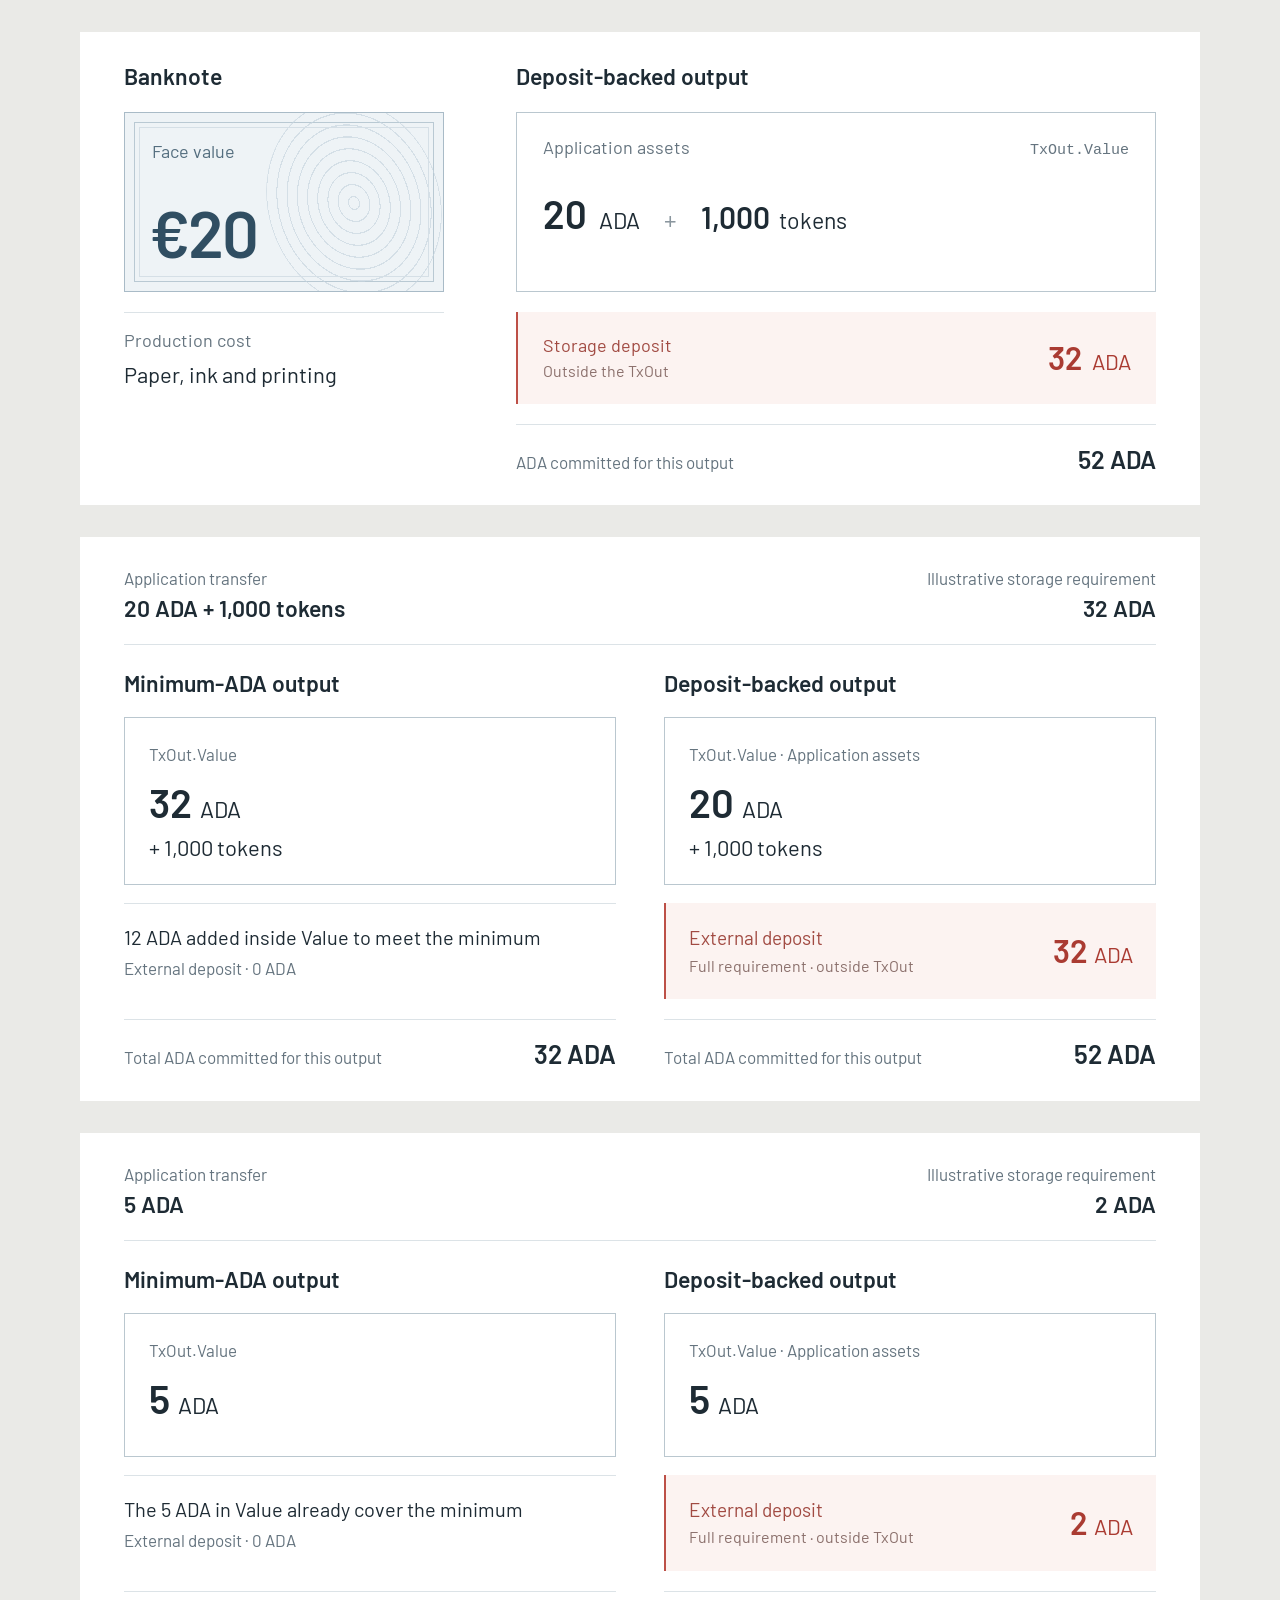
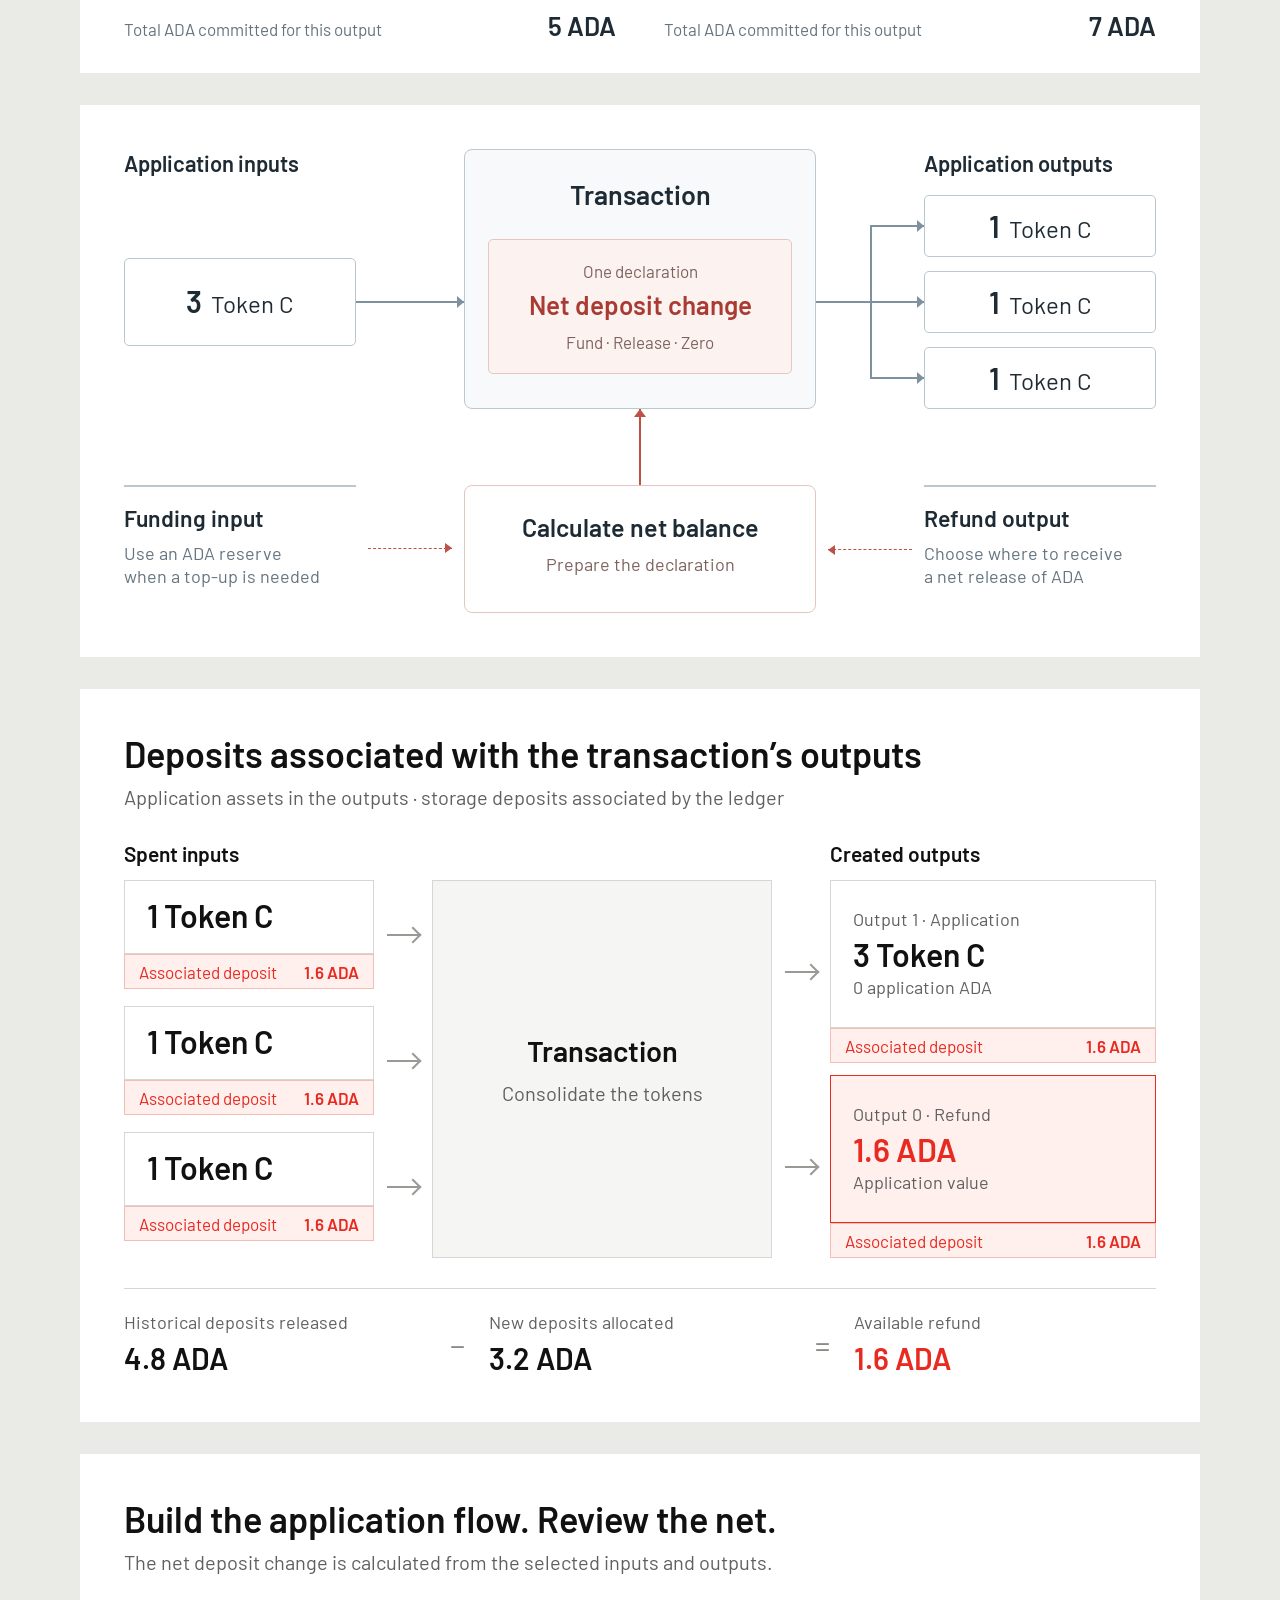
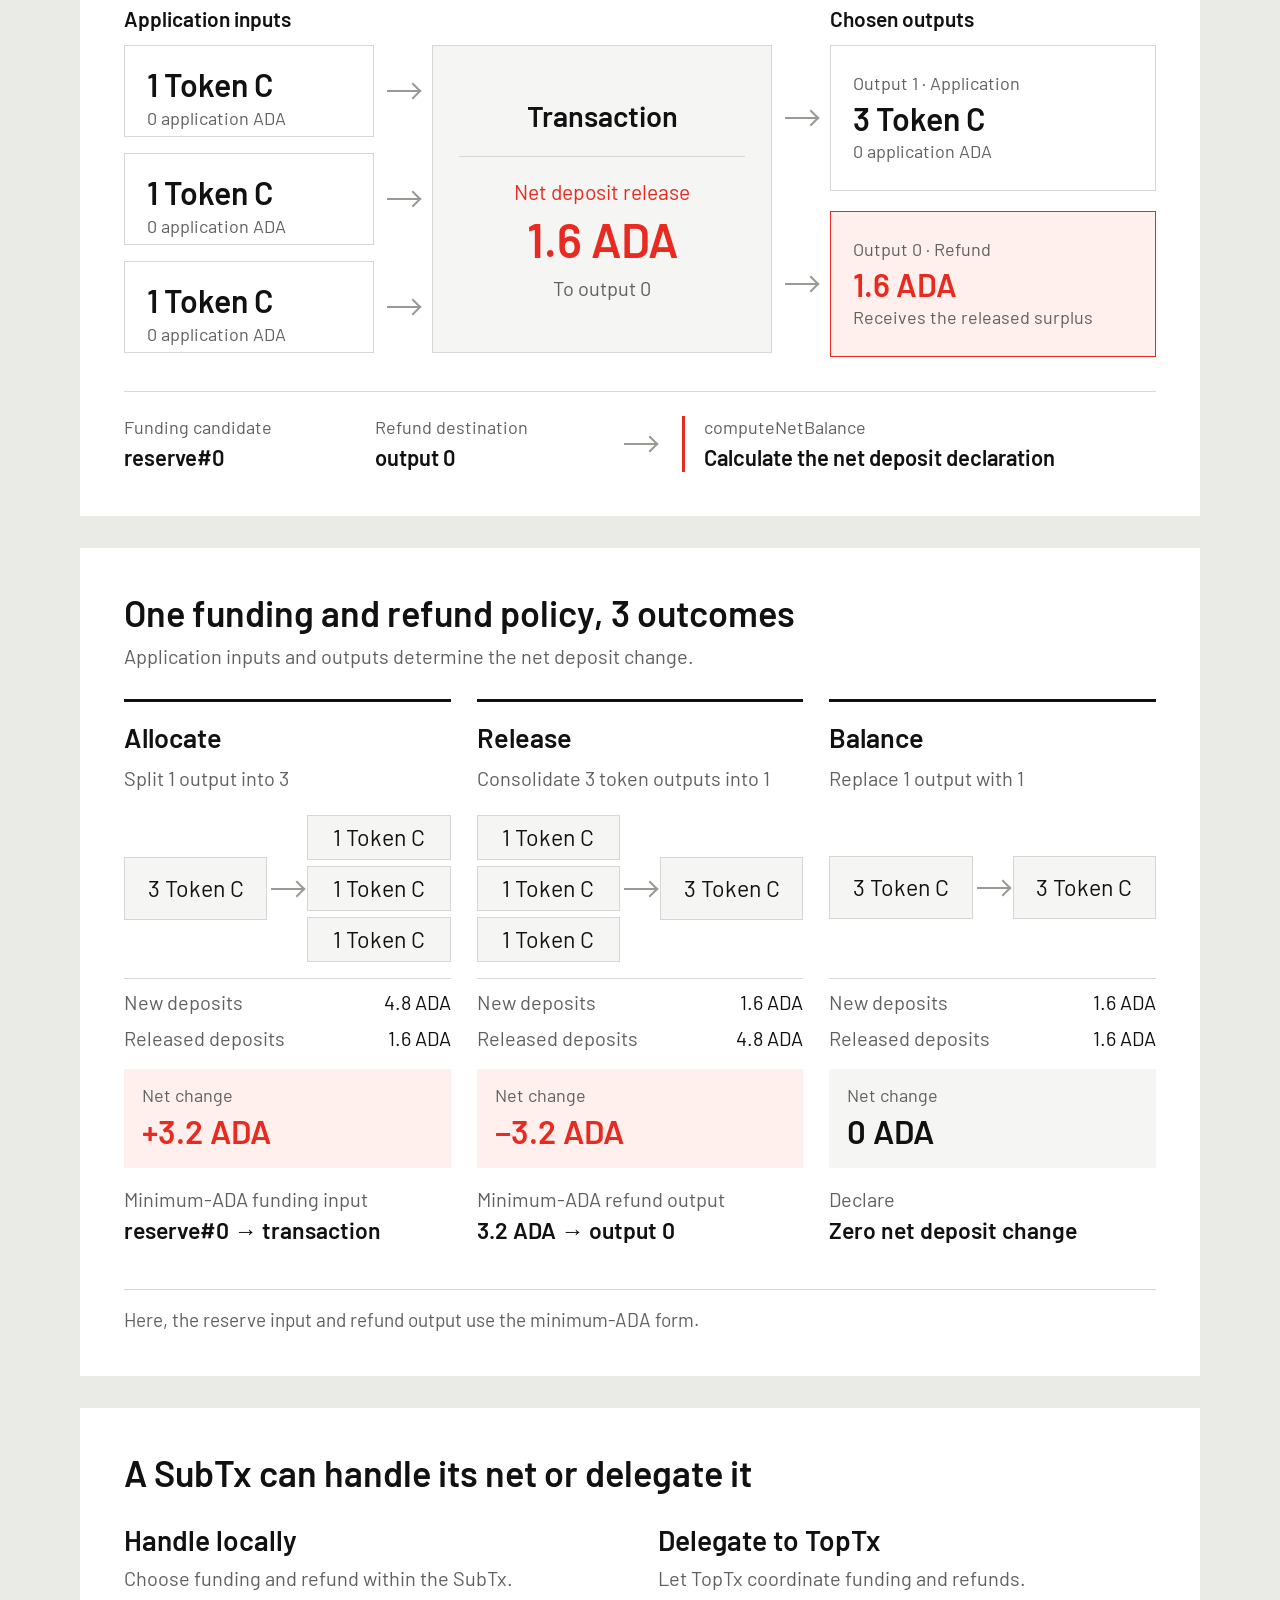
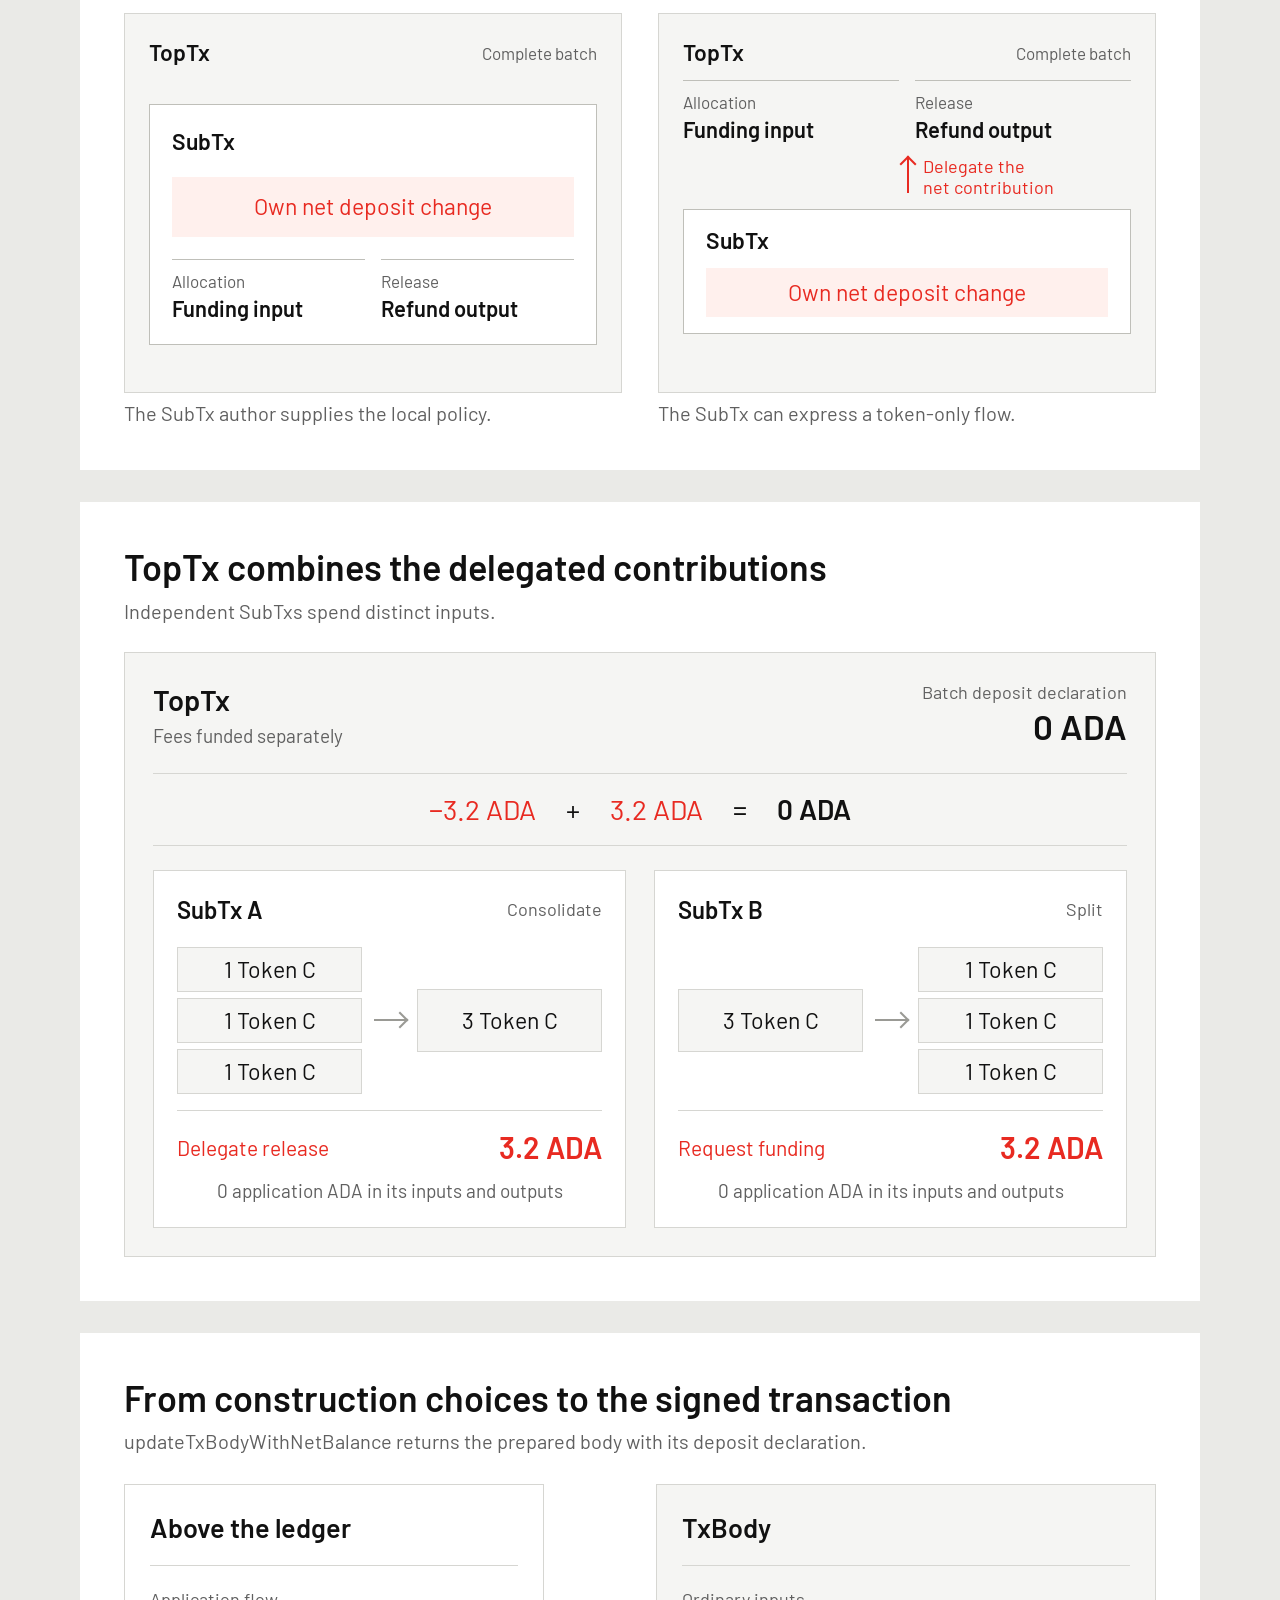
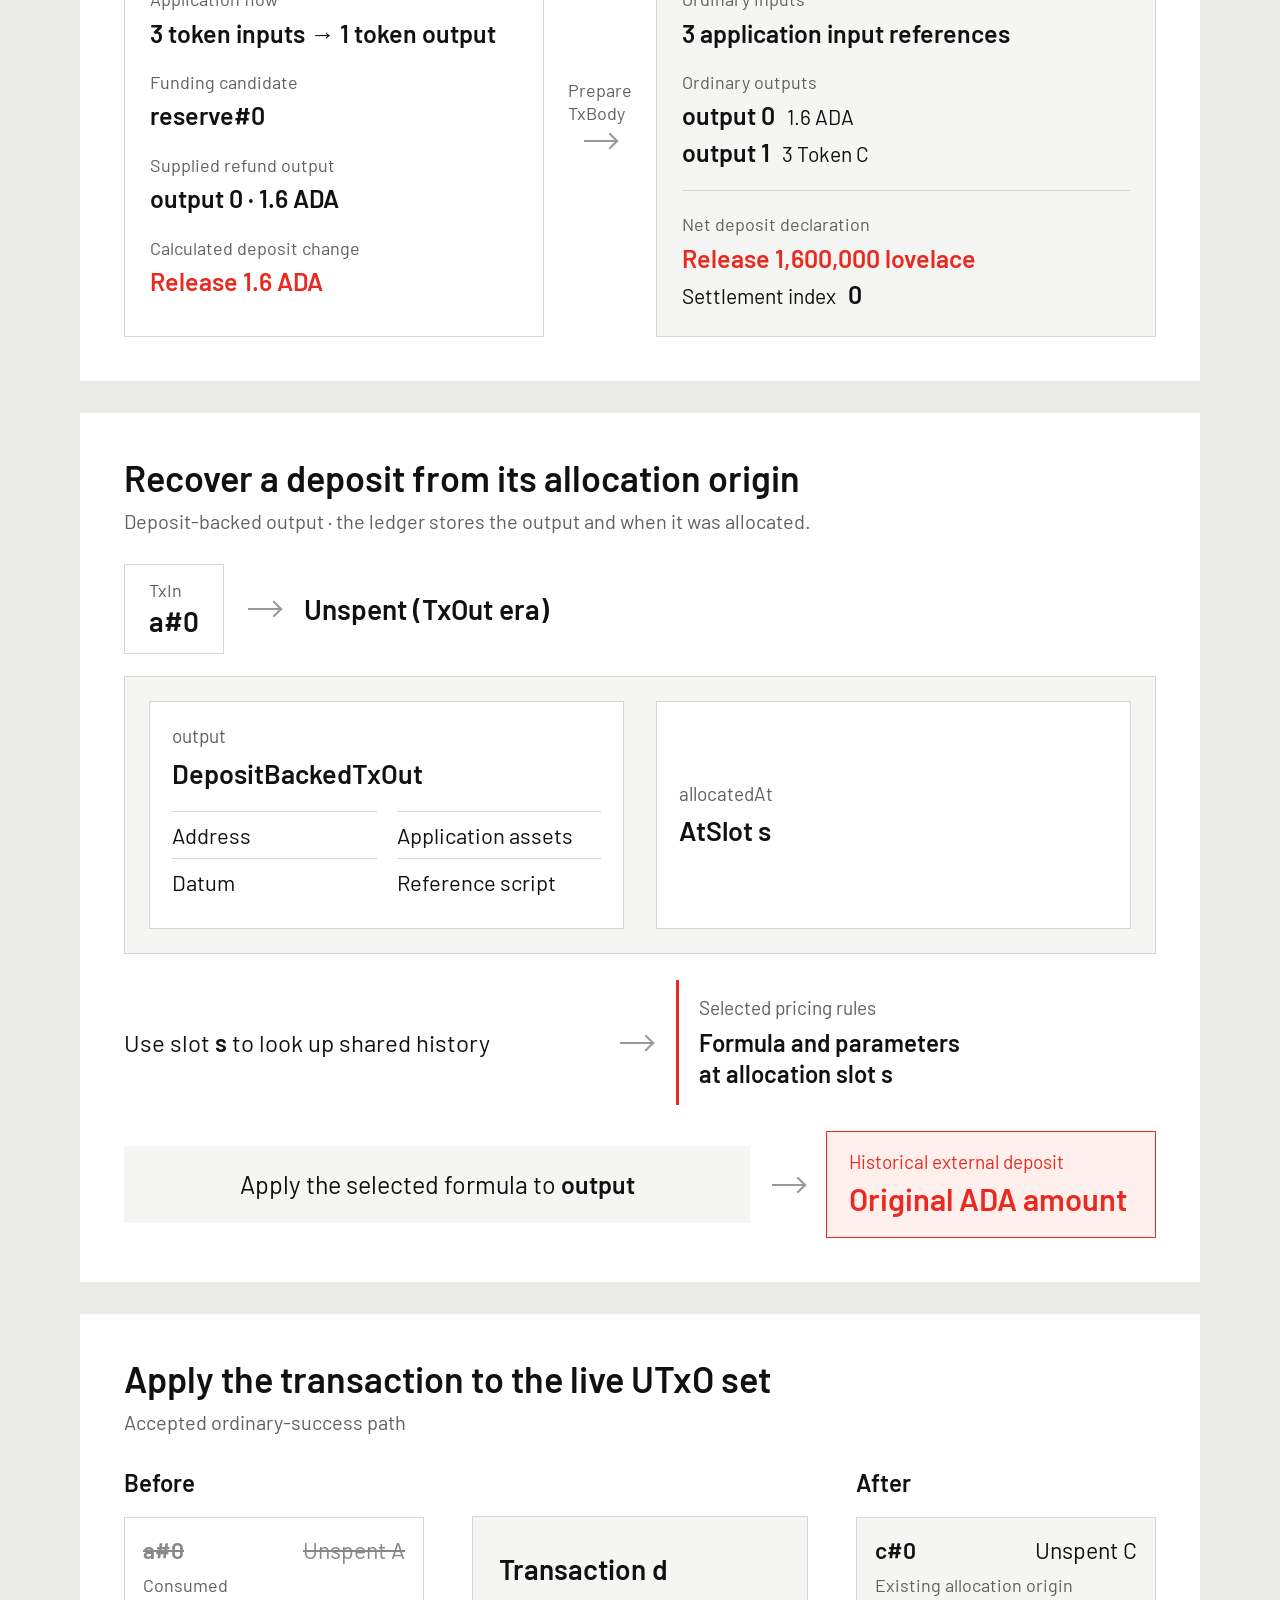
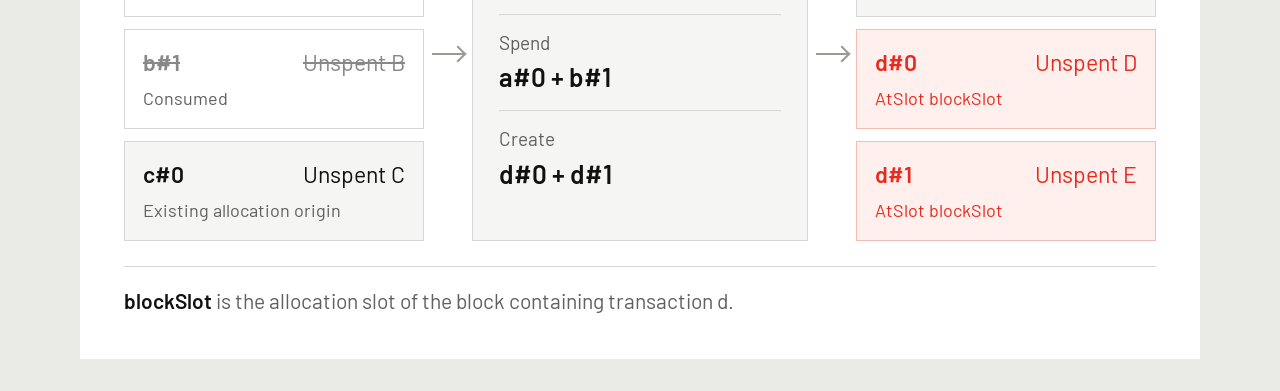
==== commit a6415033: "Restructure deposit CIP and illustrate the transaction-building experience" ====
--- a/CIP-????/images/tx-builder-dsl.html
+++ b/CIP-????/images/tx-builder-dsl.html
@@ -327,6 +327,160 @@
 .output-form-comparison .comparison-total span { max-width:270px; font-size:17px; color:#65747f; }
 .output-form-comparison .comparison-total strong { font-size:26px; font-weight:600; white-space:nowrap; }
 .output-form-comparison.without-native-assets .value-container { height:144px; }
+.builder-overview {
+  color: #1e2b34;
+  padding: 44px;
+}
+.builder-overview .overview-grid {
+  display: grid;
+  grid-template-columns: 232px 108px 352px 108px 232px;
+  align-items: center;
+}
+.builder-overview .overview-heading {
+  height: 46px;
+  font-size: 22px;
+  font-weight: 600;
+}
+.builder-overview .overview-io {
+  height: 214px;
+  display: flex;
+  flex-direction: column;
+  justify-content: center;
+  gap: 14px;
+}
+.builder-overview .overview-asset {
+  height: 62px;
+  border: 1px solid #bac7cf;
+  border-radius: 5px;
+  display: flex;
+  align-items: baseline;
+  justify-content: center;
+  gap: 9px;
+  padding: 11px 20px;
+  background: #fff;
+  font-size: 24px;
+}
+.builder-overview .overview-asset strong { font-size: 30px; }
+.builder-overview .overview-input .overview-asset { height: 88px; padding-top: 23px; }
+.builder-overview .overview-transaction {
+  height: 260px;
+  border: 1px solid #bac7cf;
+  border-radius: 8px;
+  padding: 27px 23px;
+  background: #f7f9fa;
+  text-align: center;
+}
+.builder-overview .overview-transaction h2 { font-size: 27px; }
+.builder-overview .overview-net {
+  margin-top: 27px;
+  border: 1px solid #e4c7c1;
+  border-radius: 5px;
+  padding: 20px 12px;
+  background: #fcf3f1;
+}
+.builder-overview .overview-net span {
+  display: block;
+  font-size: 17px;
+  color: #7d625e;
+}
+.builder-overview .overview-net strong {
+  display: block;
+  margin: 6px 0 9px;
+  color: #aa3b32;
+  font-size: 26px;
+}
+.builder-overview .overview-flow-link {
+  position: relative;
+  height: 214px;
+  margin-top: 46px;
+  color: #7d919e;
+}
+.builder-overview .overview-flow-link::before {
+  content: '';
+  position: absolute;
+  top: 106px;
+  left: 0;
+  right: 0;
+  border-top: 2px solid currentColor;
+}
+.builder-overview .overview-flow-link::after,
+.builder-overview .overview-branch span::after {
+  content: '';
+  position: absolute;
+  right: 0;
+  top: 101px;
+  border-left: 7px solid currentColor;
+  border-top: 6px solid transparent;
+  border-bottom: 6px solid transparent;
+}
+.builder-overview .overview-branch::after { display: none; }
+.builder-overview .overview-branch::before { right: 54px; }
+.builder-overview .overview-branch span {
+  position: absolute;
+  left: 54px;
+  right: 0;
+  border-top: 2px solid currentColor;
+}
+.builder-overview .overview-branch span:nth-of-type(1) { top: 30px; }
+.builder-overview .overview-branch span:nth-of-type(2) { top: 106px; }
+.builder-overview .overview-branch span:nth-of-type(3) { top: 182px; }
+.builder-overview .overview-branch span::after { top: -7px; }
+.builder-overview .overview-branch i {
+  position: absolute;
+  top: 30px;
+  left: 54px;
+  height: 154px;
+  border-left: 2px solid currentColor;
+}
+.builder-overview .overview-declaration-link {
+  position: relative;
+  height: 76px;
+  width: 2px;
+  margin: 0 auto;
+  background: #bd5047;
+}
+.builder-overview .overview-declaration-link::before {
+  content: '';
+  position: absolute;
+  top: 0;
+  left: -5px;
+  border-bottom: 8px solid #bd5047;
+  border-left: 6px solid transparent;
+  border-right: 6px solid transparent;
+}
+.builder-overview .overview-policy {
+  border-top: 2px solid #bac7cf;
+  padding-top: 17px;
+  min-height: 128px;
+}
+.builder-overview .overview-policy h3 { font-size: 23px; }
+.builder-overview .overview-policy p { color: #65747f; font-size: 18px; margin-top: 8px; }
+.builder-overview .overview-calculation {
+  border: 1px solid #e4c7c1;
+  border-radius: 8px;
+  padding: 25px 16px;
+  background: #fff;
+  text-align: center;
+  min-height: 128px;
+}
+.builder-overview .overview-calculation h3 { font-size: 25px; }
+.builder-overview .overview-calculation p { margin-top: 10px; color: #7d625e; font-size: 18px; }
+.builder-overview .overview-policy-link {
+  position: relative;
+  height: 2px;
+  margin: 0 12px;
+  border-top: 1px dashed #bd5047;
+}
+.builder-overview .overview-policy-link::after {
+  content: '';
+  position: absolute;
+  top: -6px;
+  right: 0;
+  border-left: 7px solid #bd5047;
+  border-top: 5px solid transparent;
+  border-bottom: 5px solid transparent;
+}
+.builder-overview .overview-policy-link.from-right { transform: rotate(180deg); }
 @media print { body { background:#fff; } .figure { break-after:page; margin:0; } }
 </style>
 </head>
@@ -431,6 +585,51 @@
         <div class="deposit-amount">2 <span>ADA</span></div>
       </div>
       <div class="comparison-total"><span>Total ADA committed for this output</span><strong>7 ADA</strong></div>
+    </div>
+  </div>
+</section>
+<section class="figure builder-overview" id="02-builder-experience-overview" aria-label="Describe the application flow, choose funding and refund destinations, and calculate one net deposit declaration">
+  <div class="overview-grid">
+    <div>
+      <h2 class="overview-heading">Application inputs</h2>
+      <div class="overview-io overview-input">
+        <div class="overview-asset"><strong>3</strong> Token C</div>
+      </div>
+    </div>
+    <div class="overview-flow-link" aria-hidden="true"></div>
+    <div class="overview-transaction">
+      <h2>Transaction</h2>
+      <div class="overview-net">
+        <span>One declaration</span>
+        <strong>Net deposit change</strong>
+        <span>Fund · Release · Zero</span>
+      </div>
+    </div>
+    <div class="overview-flow-link overview-branch" aria-hidden="true"><i></i><span></span><span></span><span></span></div>
+    <div>
+      <h2 class="overview-heading">Application outputs</h2>
+      <div class="overview-io">
+        <div class="overview-asset"><strong>1</strong> Token C</div>
+        <div class="overview-asset"><strong>1</strong> Token C</div>
+        <div class="overview-asset"><strong>1</strong> Token C</div>
+      </div>
+    </div>
+  </div>
+  <div class="overview-declaration-link" aria-hidden="true"></div>
+  <div class="overview-grid">
+    <div class="overview-policy">
+      <h3>Funding input</h3>
+      <p>Use an ADA reserve<br>when a top-up is needed</p>
+    </div>
+    <div class="overview-policy-link" aria-hidden="true"></div>
+    <div class="overview-calculation">
+      <h3>Calculate net balance</h3>
+      <p>Prepare the declaration</p>
+    </div>
+    <div class="overview-policy-link from-right" aria-hidden="true"></div>
+    <div class="overview-policy">
+      <h3>Refund output</h3>
+      <p>Choose where to receive<br>a net release of ADA</p>
     </div>
   </div>
 </section>
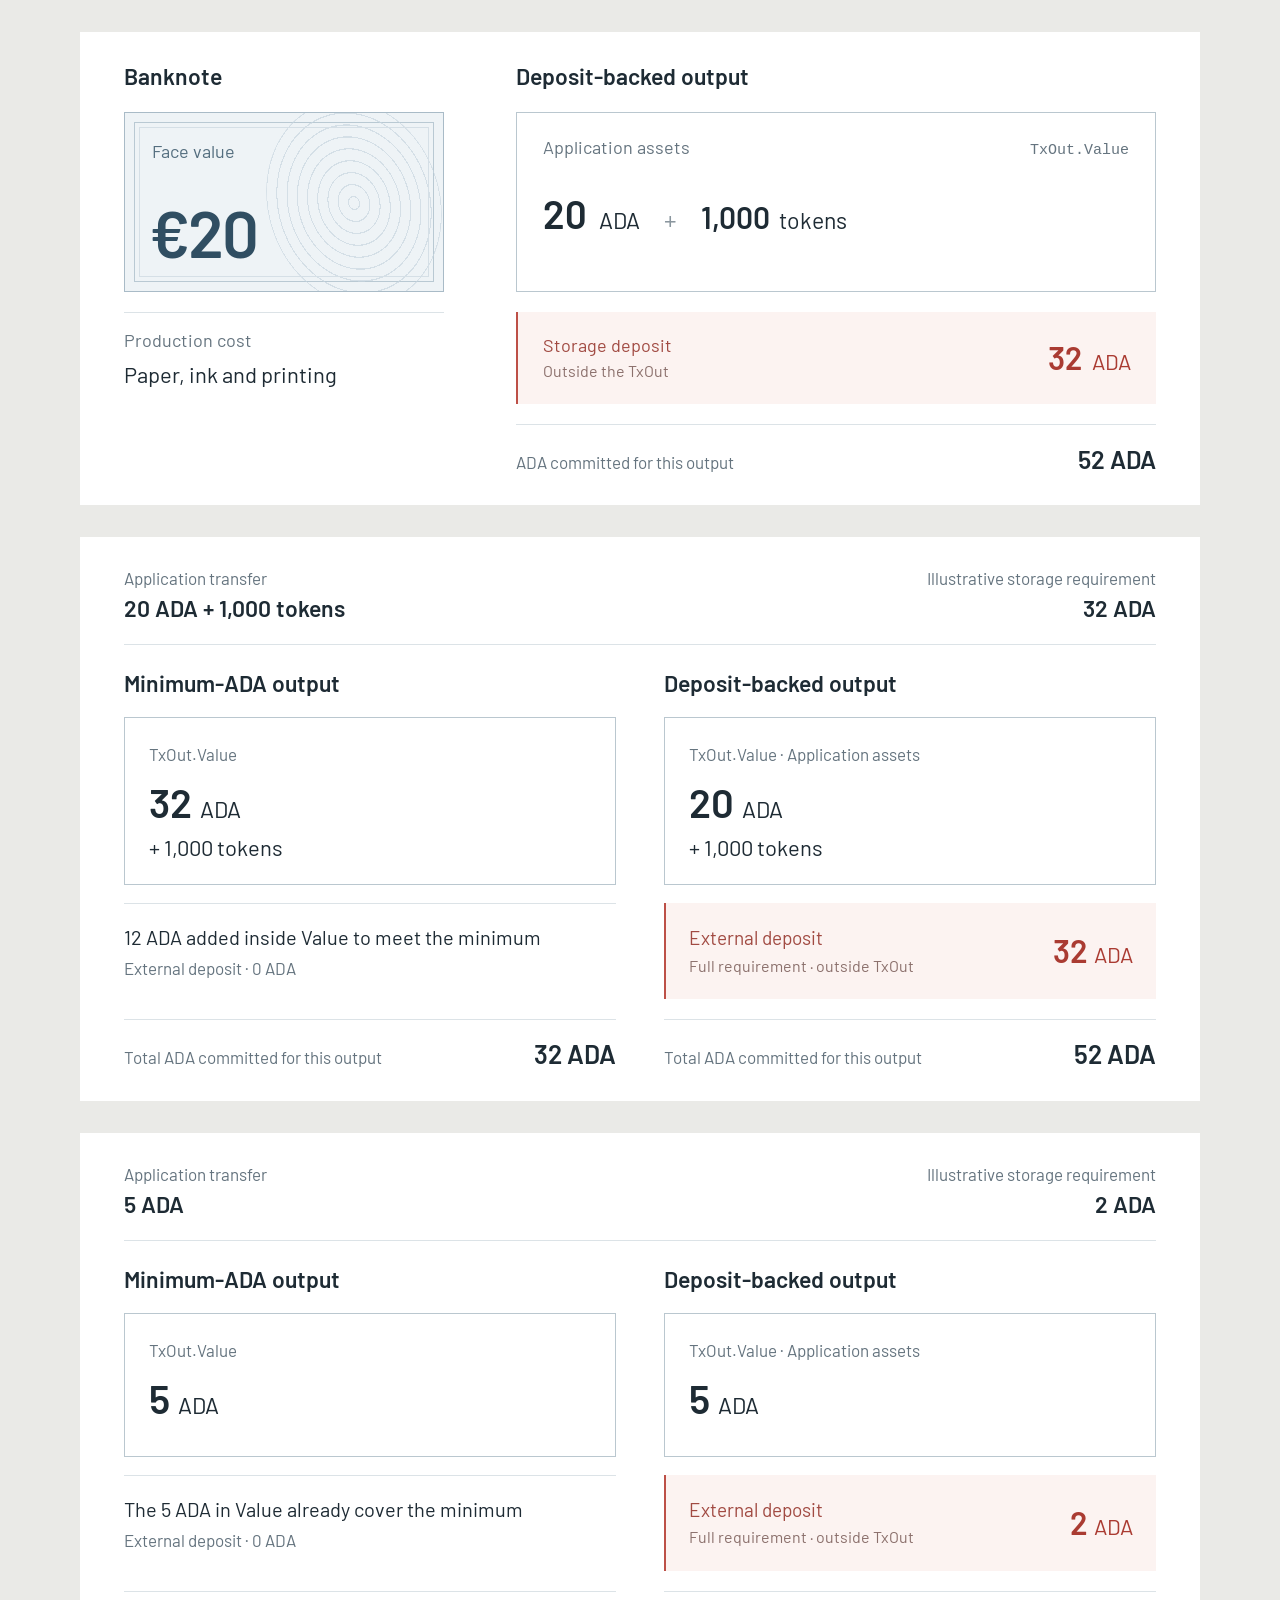
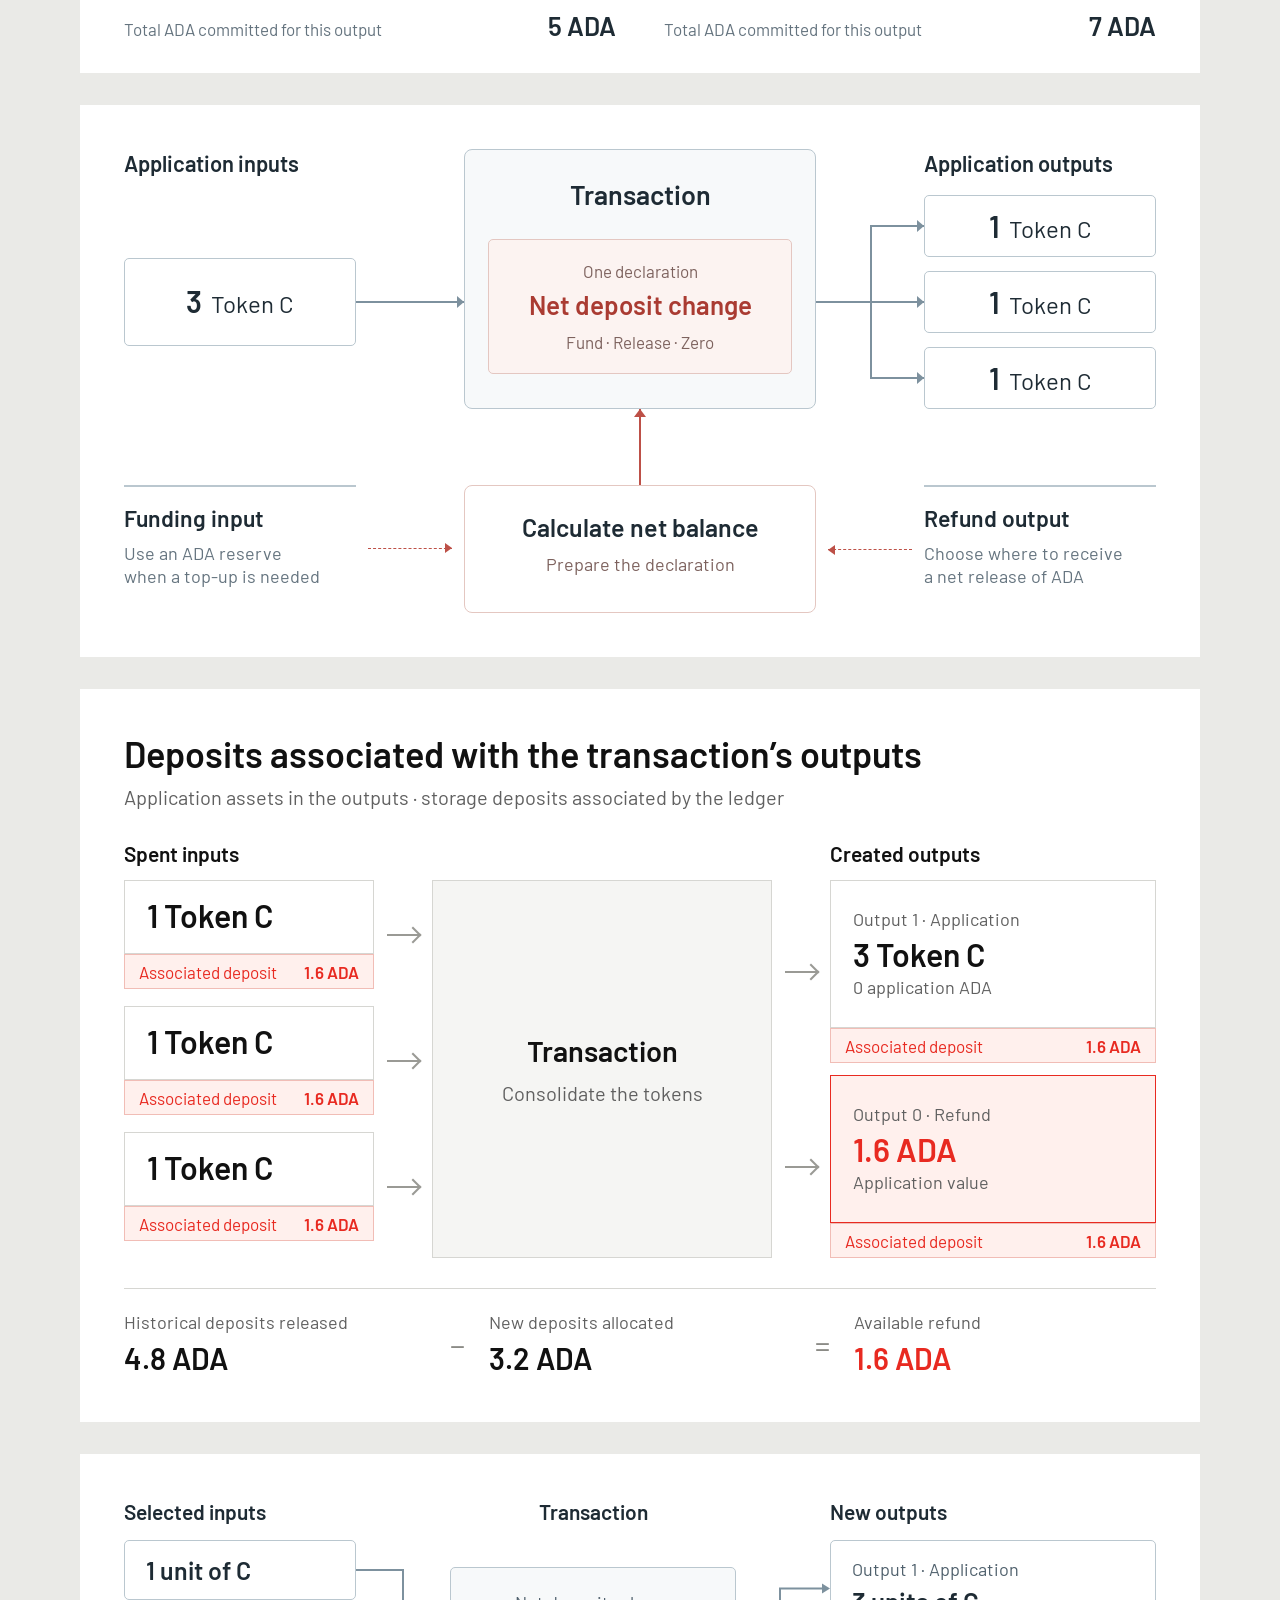
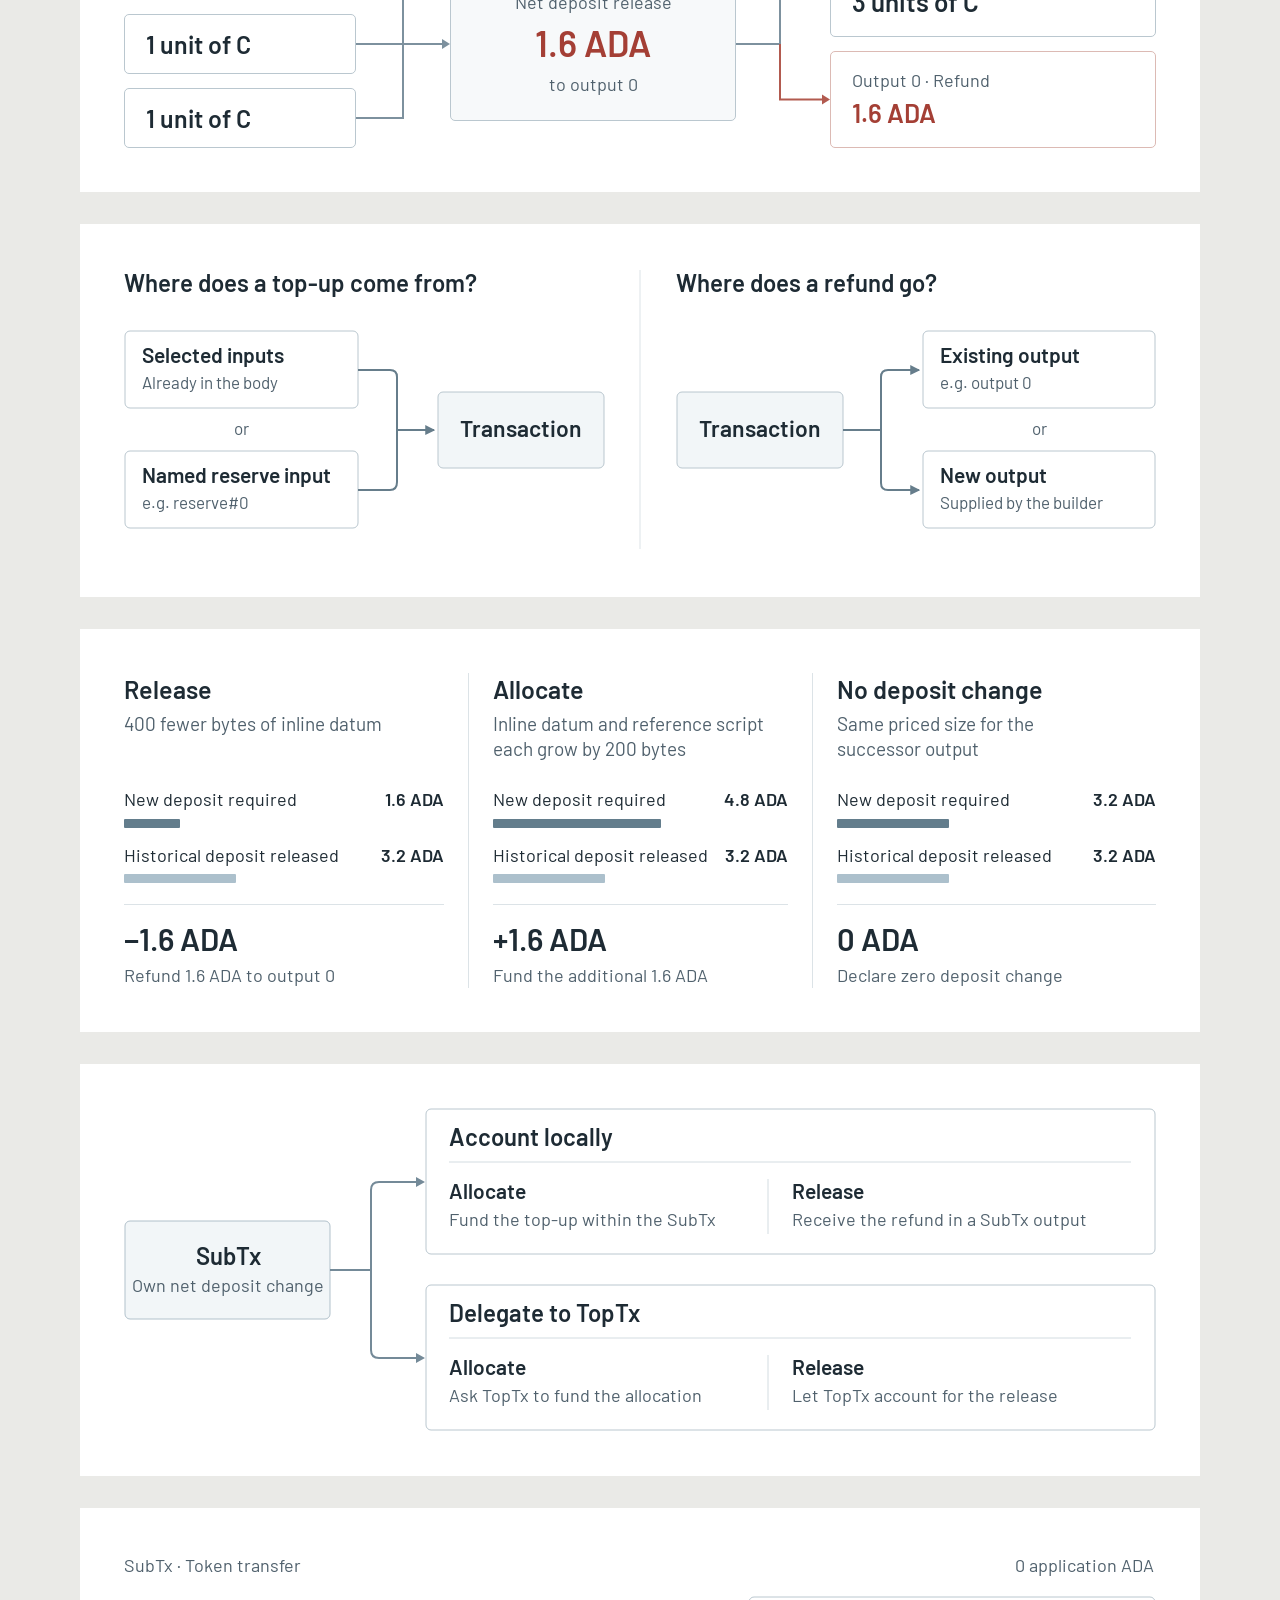
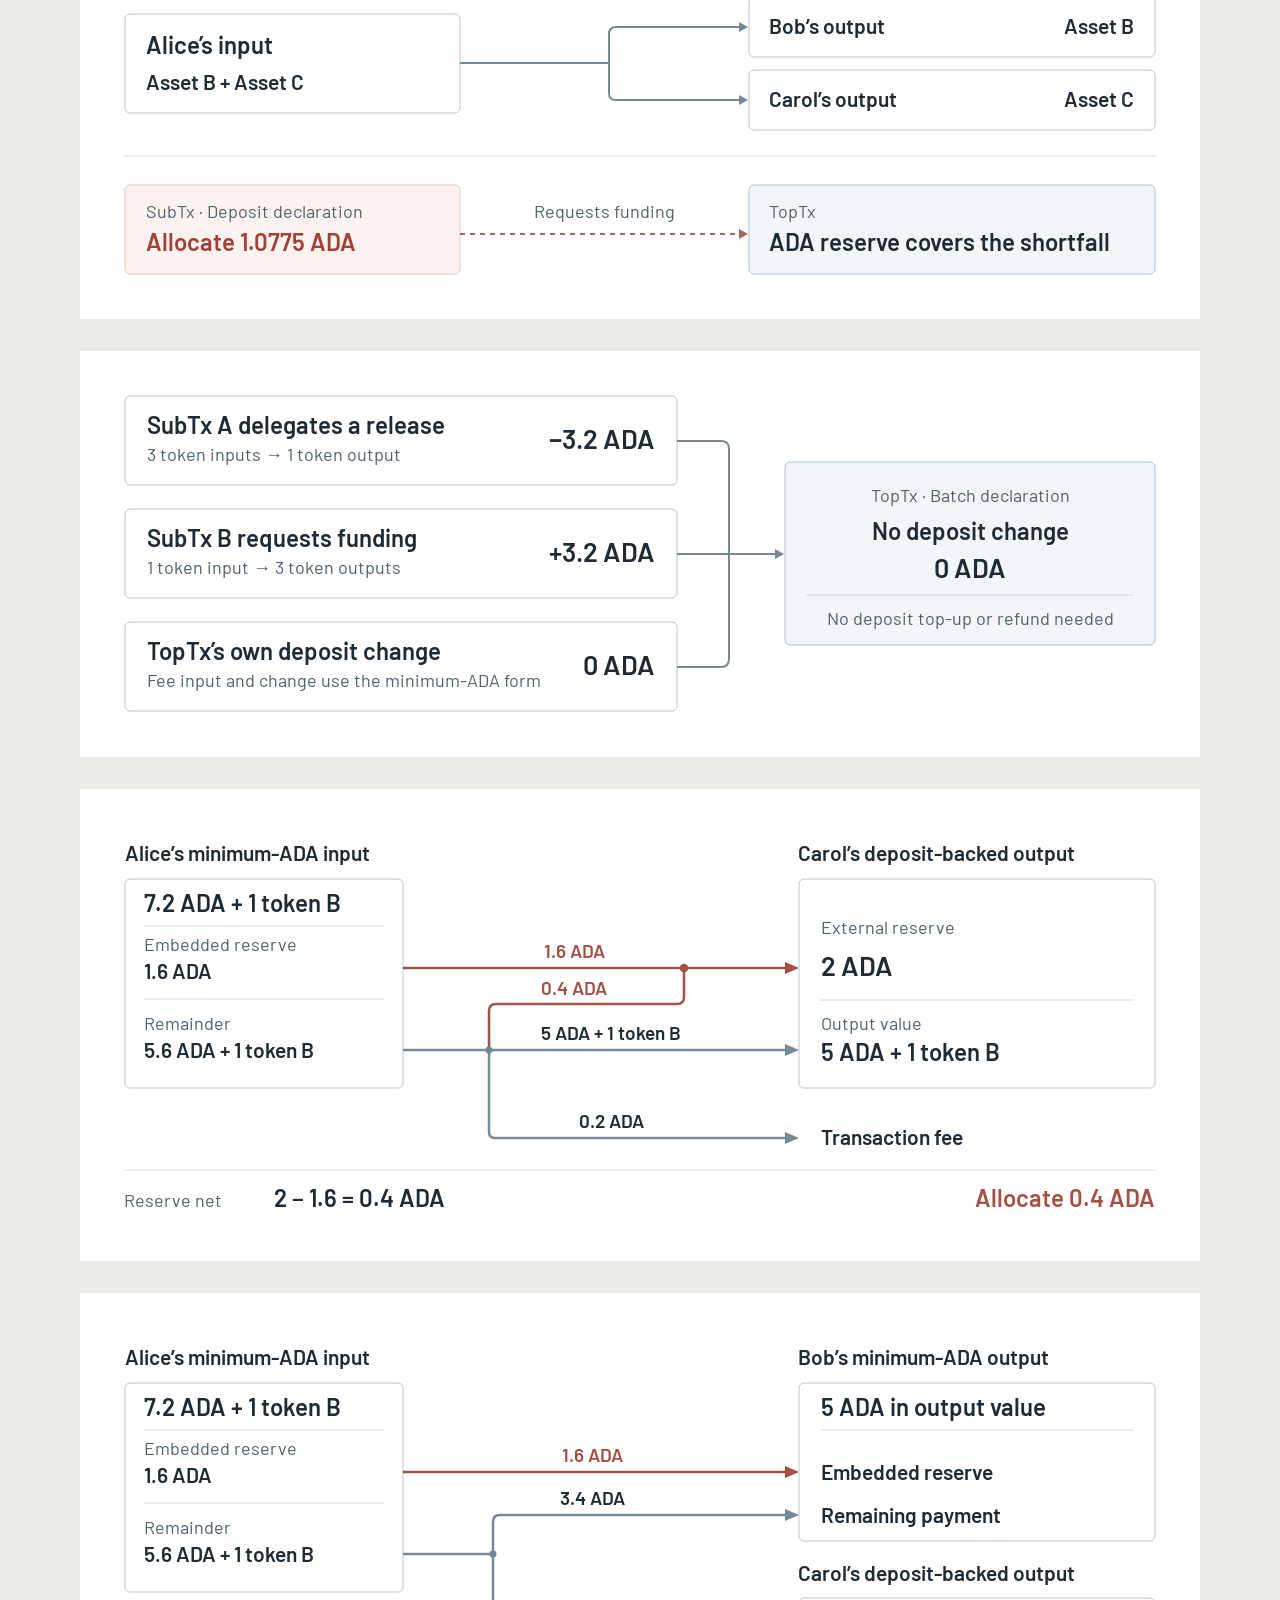
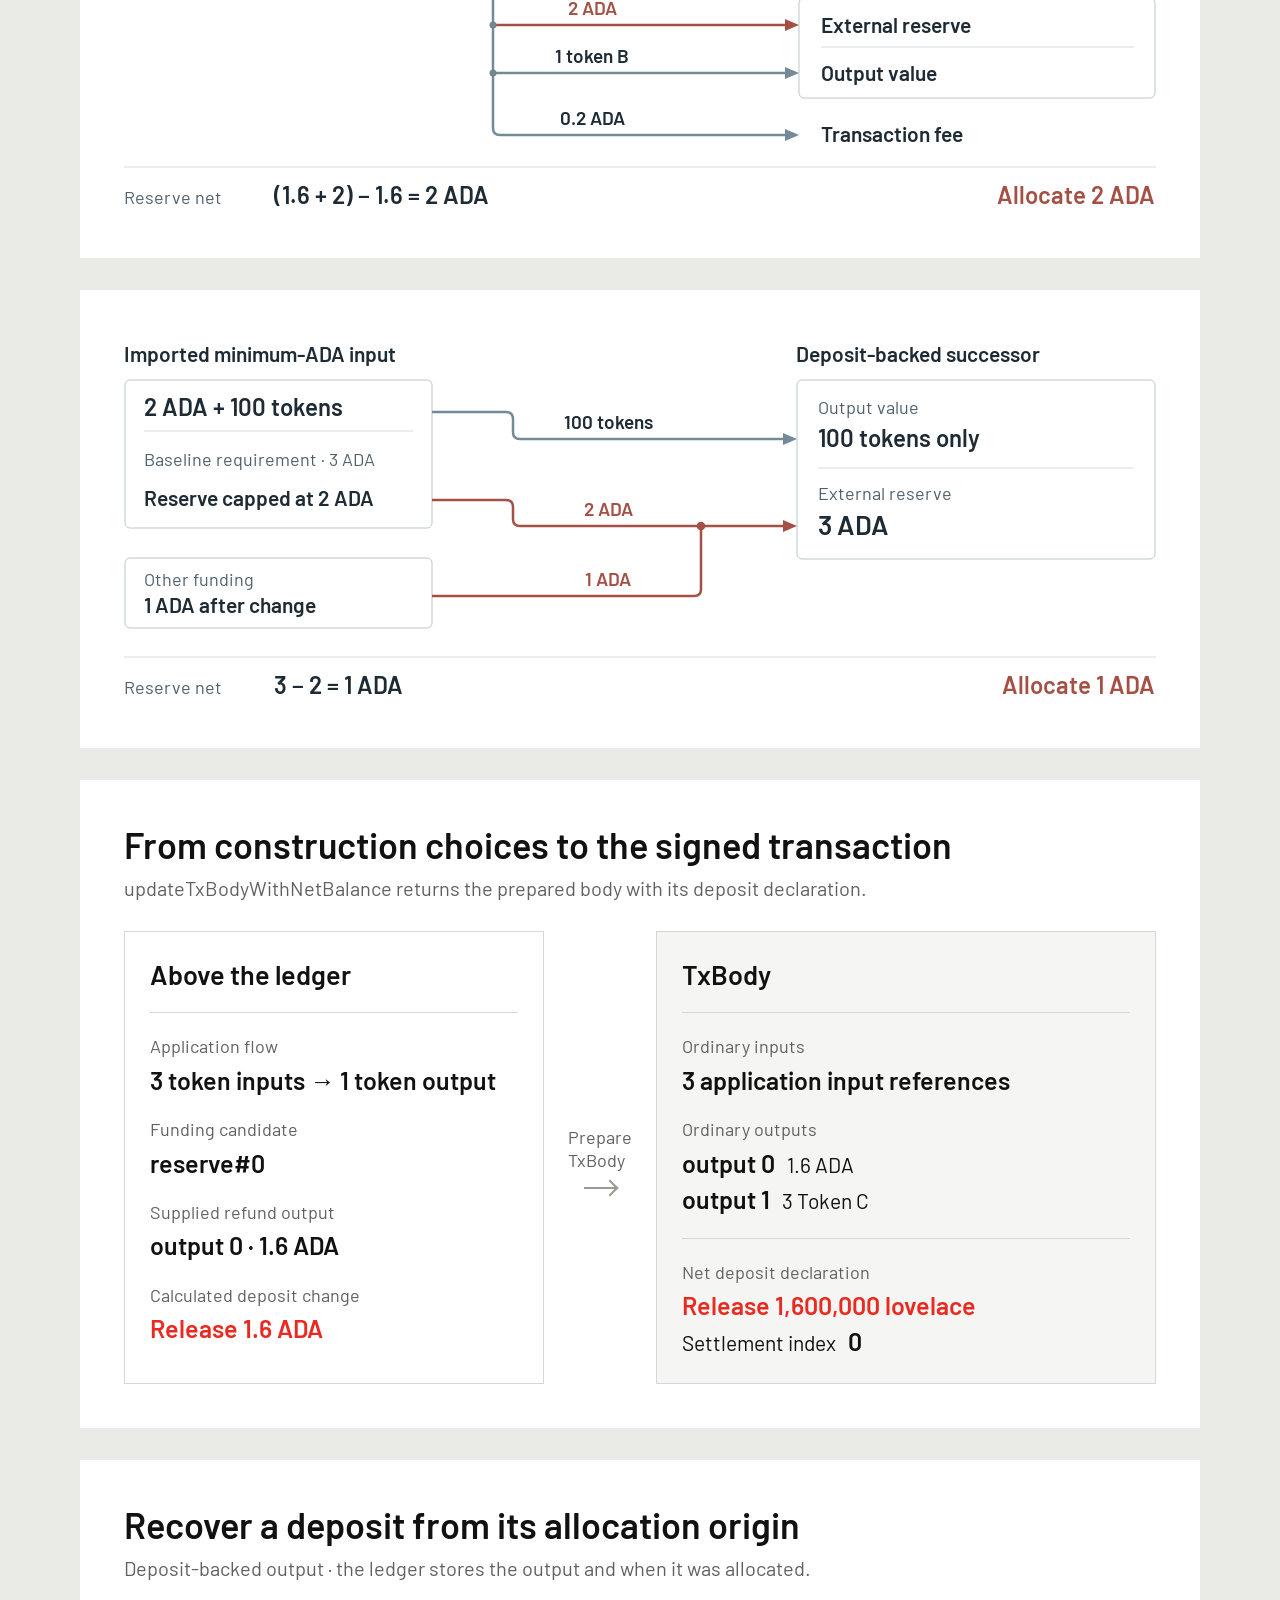
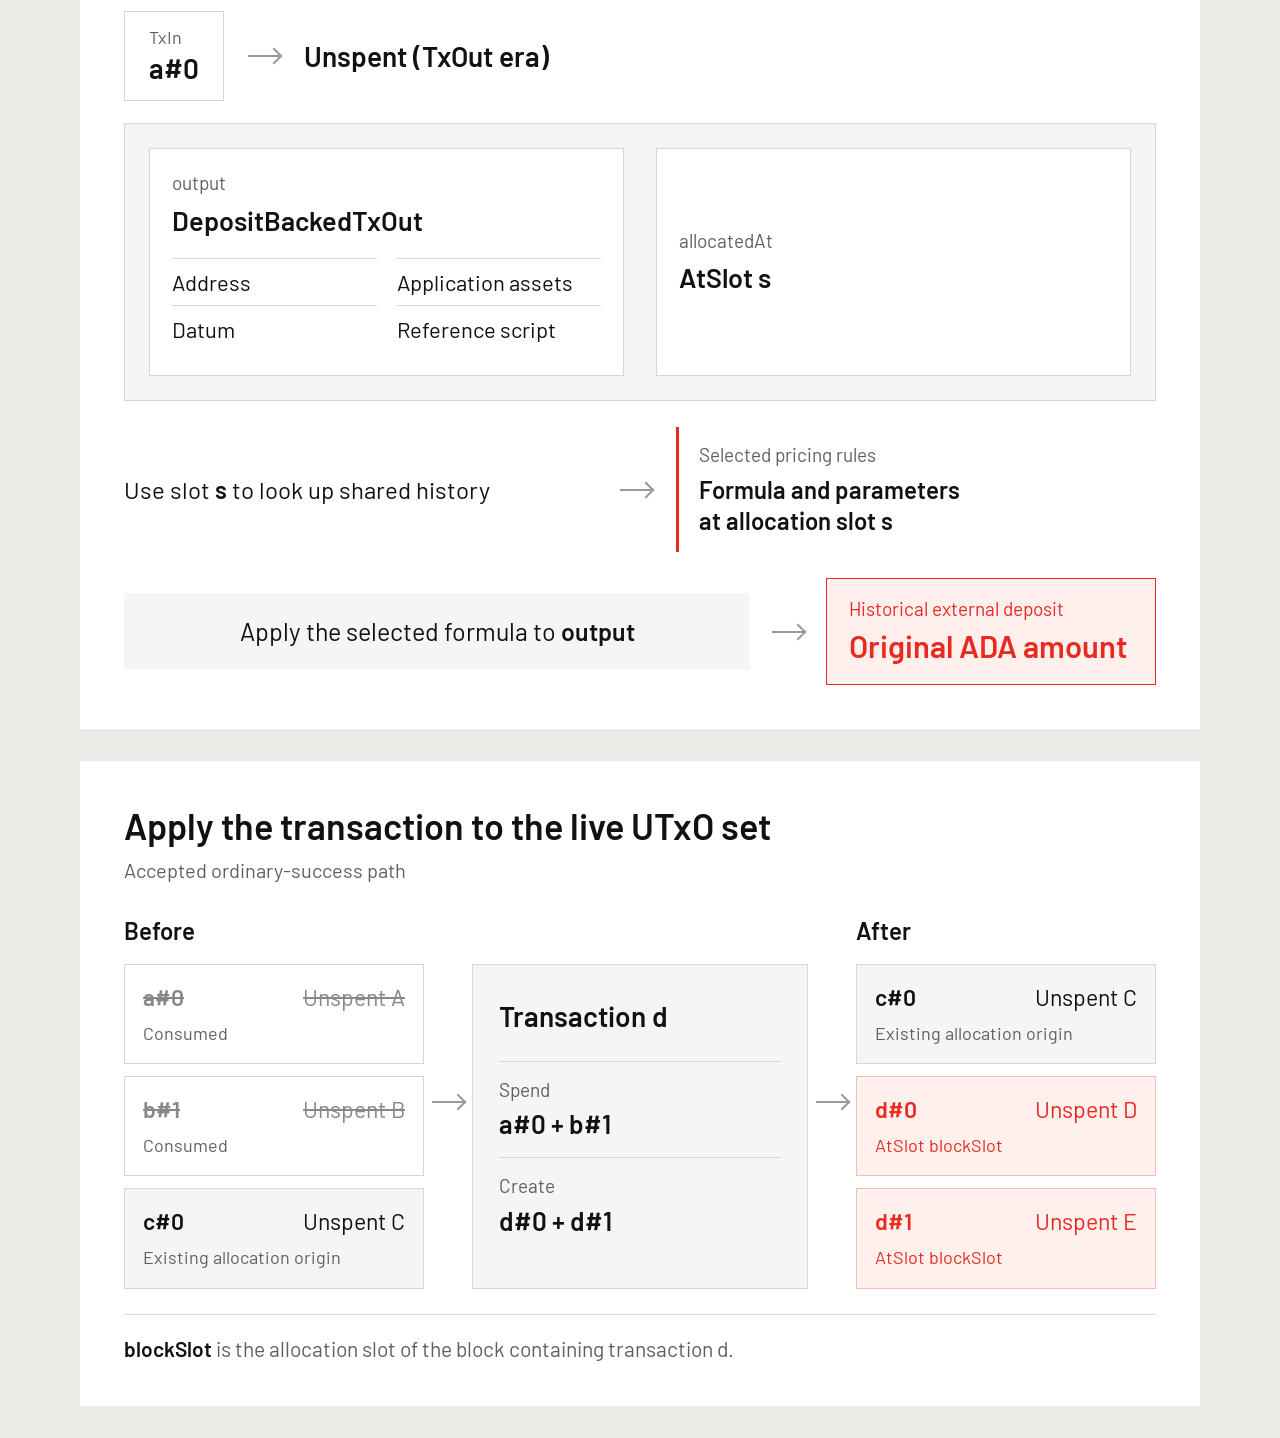
==== commit 3267fffe: "Specify reserve netting across minimum-ADA and deposit-backed outputs" ====
--- a/CIP-????/images/tx-builder-dsl.html
+++ b/CIP-????/images/tx-builder-dsl.html
@@ -152,71 +152,21 @@
 .accounting p { font-size: 18px; color: var(--muted); }
 .accounting strong { display: block; margin-top: 4px; font-size: 30px; }
 .accounting .operator { font-size: 30px; color: #8b8b86; }
-.calculation-band { display: grid; grid-template-columns: 1fr 40px 1fr; gap: 22px; align-items: center; margin-top: 34px; padding-top: 24px; border-top: 1px solid var(--line); }
-.policy { display: flex; gap: 28px; }
-.policy div { flex: 1; }
-.policy span, .calculation-band .calculation-result span { display: block; font-size: 18px; color: var(--muted); margin-bottom: 4px; }
-.policy strong, .calculation-band .calculation-result strong { font-size: 22px; font-weight: 600; }
-.calculation-band .calculation-result { border-left: 3px solid var(--red); padding-left: 19px; }
-.cases { display: grid; grid-template-columns: repeat(3,1fr); gap: 26px; margin-top: 30px; }
-.case { border-top: 3px solid var(--ink); padding-top: 18px; }
-.case h2 { font-size: 27px; }
-.mini-flow { display: grid; grid-template-columns: 1fr 40px 1fr; height: 145px; margin: 24px 0 18px; align-items: center; }
-.mini-stack { display: flex; flex-direction: column; gap: 6px; }
-.mini-output { padding: 10px 8px; text-align: center; font-size: 23px; line-height: 1; border: 1px solid var(--line); background: var(--paper); }
-.mini-output.tall { padding: 19px 8px; }
-.case dl { margin: 0; border-top: 1px solid var(--line); }
-.case dl div { display:flex; justify-content:space-between; padding-top:10px; font-size:20px; }
-.case dt { color:var(--muted); }
-.case dd { margin:0; }
-.net { background: var(--red-soft); margin-top: 18px; padding: 15px 18px; }
-.net span { display:block; color:var(--muted); font-size:18px; }
-.net strong { color:var(--red); font-size:33px; display:block; margin-top:2px; }
-.case .route { margin-top:18px; font-size:20px; min-height:78px; }
-.case .route strong { display:block; font-size:23px; margin-top:4px; }
-.case .route span { color: var(--muted); }
-.case.zero .net { background: var(--paper); }
-.case.zero .net strong { color:var(--ink); }
-.case-note { margin-top:25px; border-top:1px solid var(--line); padding-top:18px; color:var(--muted); font-size:19px; }
-.choices { display:grid; grid-template-columns:1fr 1fr; gap:36px; margin-top:28px; }
-.choice > p { font-size:20px; color:var(--muted); margin-top:7px; }
-.top-container { border:1.5px solid var(--line); background:var(--paper); padding:24px; margin-top:22px; height:380px; }
-.body-name { display:flex; justify-content:space-between; align-items:center; margin-bottom:20px; font-size:23px; font-weight:600; }
-.body-name span { font-size:17px; color:var(--muted); font-weight:400; }
-.sub-container { border:1.5px solid #bfbfb9; background:#fff; padding:22px; }
-.local .sub-container { margin-top:36px; }
-.sub-net { font-size:23px; text-align:center; background:var(--red-soft); color:var(--red); padding:15px 8px; }
-.routes { display:grid; grid-template-columns:1fr 1fr; gap:16px; margin-top:22px; }
-.routes div { border-top:1px solid #bfbfb9; padding-top:10px; }
-.routes span { display:block; color:var(--muted); font-size:17px; }
-.routes strong { display:block; font-size:22px; margin-top:2px; }
-.parent-routes { margin-top:0; }
-.delegate-link { height:65px; position:relative; color:var(--red); font-size:18px; }
-.delegate-link .up-arrow { position:absolute; left:50%; top:14px; }
-.delegate-link > span { position:absolute; left:calc(50% + 16px); top:12px; width:175px; line-height:1.2; }
-.up-arrow { height:35px; width:2px; background:var(--red); position:relative; }
-.up-arrow::before { content:''; position:absolute; top:0; left:-5px; width:10px; height:10px; border-top:2px solid var(--red); border-left:2px solid var(--red); transform:rotate(45deg); }
-.delegated .body-name { margin-bottom:12px; }
-.delegated .sub-container { padding:16px 22px; }
-.delegated .sub-net { padding:10px 8px; }
-.choice-caption { margin-top:18px; color:var(--muted); font-size:19px; }
-.batch { border:1.5px solid var(--line); background:var(--paper); padding:28px; margin-top:28px; }
-.batch-header { display:grid; grid-template-columns:1fr auto; align-items:center; }
-.batch-header h2 { font-size:29px; }
-.batch-header p { color:var(--muted); font-size:19px; margin-top:5px; }
-.batch-total { text-align:right; }
-.batch-total span { color:var(--muted); display:block; font-size:18px; }
-.batch-total strong { font-size:35px; }
-.batch-equation { margin:24px 0; padding:17px 0; border-top:1px solid var(--line); border-bottom:1px solid var(--line); display:flex; justify-content:center; gap:30px; align-items:center; font-size:28px; }
-.children { display:grid; grid-template-columns:1fr 1fr; gap:28px; }
-.child { background:#fff; border:1.5px solid var(--line); padding:23px; }
-.child h3 { display:flex; justify-content:space-between; font-size:24px; }
-.child h3 span { color:var(--muted); font-size:18px; font-weight:400; padding-top:4px; }
-.child .mini-flow { margin:22px 0; grid-template-columns:1fr 55px 1fr; height:141px; }
-.child-net { display:flex; justify-content:space-between; align-items:center; border-top:1px solid var(--line); padding-top:17px; }
-.child-net span { color:var(--red); font-size:21px; }
-.child-net strong { color:var(--red); font-size:30px; }
-.child p { margin-top:12px; text-align:center; font-size:19px; color:var(--muted); }
+.subtx-figure { color: #1e2b34; }
+.subtx-figure svg { display: block; width: 100%; height: auto; fill: currentColor; }
+.subtx-figure .node { fill: #fff; stroke: #bac7cf; }
+.subtx-figure .decision { fill: #f2f6f8; stroke: #b1c1cb; }
+.subtx-figure .node-label { font-size: 24px; font-weight: 600; }
+.subtx-figure .small-label { font-size: 18px; fill: #50616d; }
+.subtx-figure .action { font-size: 21px; font-weight: 600; }
+.subtx-figure .amount { font-size: 27px; font-weight: 600; }
+.subtx-figure .wire { fill: none; stroke: #748a98; stroke-width: 2; }
+.subtx-figure .arrowhead { fill: #748a98; }
+.subtx-figure .rule { stroke: #d3dce1; }
+.funding-flow .wire { stroke-width: 2.5; }
+.funding-flow .reserve-wire { stroke: #a45044; }
+.funding-flow .head-reserve, .funding-flow .reserve-text { fill: #a45044; }
+.funding-flow .wire-label { font-size: 19px; font-weight: 600; text-anchor: middle; }
 .interface { display:grid; grid-template-columns:420px 112px 500px; margin-top:30px; align-items:stretch; }
 .interface-panel { border:1.5px solid var(--line); padding:25px; }
 .interface-panel h2 { font-size:27px; padding-bottom:20px; border-bottom:1px solid var(--line); }
@@ -481,6 +431,64 @@
   border-bottom: 5px solid transparent;
 }
 .builder-overview .overview-policy-link.from-right { transform: rotate(180deg); }
+.consolidation {
+  display: grid;
+  grid-template-columns: 232px 94px 286px 94px 326px;
+  grid-template-rows: auto 208px;
+  row-gap: 15px;
+  color: #1e2b34;
+}
+.consolidation h3 { font-size: 21px; }
+.consolidation .tx-label { grid-column: 3; text-align: center; }
+.consolidation .outputs-label { grid-column: 5; }
+.consolidation .input-list, .consolidation .output-list {
+  display: grid;
+  gap: 14px;
+  grid-auto-rows: 1fr;
+}
+.consolidation .input-list { grid-column: 1; }
+.consolidation .input-list strong, .consolidation .output-list > div, .consolidation .net-release {
+  border: 1px solid #bac7cf;
+  border-radius: 5px;
+  display: flex;
+  justify-content: center;
+  flex-direction: column;
+  padding: 0 21px;
+}
+.consolidation .input-list strong { font-size: 25px; }
+.consolidation .output-list span, .consolidation .net-release span { color: #50616d; font-size: 18px; }
+.consolidation .output-list strong { font-size: 26px; margin-top: 3px; }
+.consolidation .output-list .refund-value { border-color: #dcbab4; }
+.consolidation .refund-value strong { color: #a43f35; }
+.consolidation .net-release { align-self: center; height: 154px; text-align: center; background: #f7f9fa; }
+.consolidation .net-release strong { margin: 6px 0; color: #a43f35; font-size: 36px; }
+.consolidation svg { width: 94px; height: 208px; }
+.reserve-policy { color: #1e2b34; }
+.reserve-policy svg { display: block; width: 100%; height: auto; }
+.reserve-policy .lane-label { font-size: 24px; font-weight: 600; }
+.reserve-policy .option-label { font-size: 21px; font-weight: 600; }
+.reserve-policy .option-detail { font-size: 17px; fill: #50616d; }
+.reserve-policy .tx-label { font-size: 23px; font-weight: 600; }
+.reserve-policy .option-box { fill: #fff; stroke: #bac7cf; }
+.reserve-policy .tx-box { fill: #f2f6f8; stroke: #bac7cf; }
+.reserve-policy .route-line { fill: none; stroke: #667d8b; stroke-width: 2; }
+.net-review {
+  display: grid;
+  grid-template-columns: repeat(3, minmax(0, 1fr));
+  color: #1e2b34;
+}
+.net-review article { padding: 0 24px; }
+.net-review article:first-child { padding-left: 0; }
+.net-review article:last-child { padding-right: 0; }
+.net-review article + article { border-left: 1px solid #dce3e7; }
+.net-review h3 { font-size: 25px; }
+.net-review .shape { color: #50616d; font-size: 19px; min-height: 60px; margin: 7px 0 16px; }
+.net-review .measure { display: flex; justify-content: space-between; font-size: 18px; gap: 10px; }
+.net-review .amount-bar { height: 9px; margin: 7px 0 16px; background: #637d8c; border-radius: 1px; }
+.net-review .amount-bar.released { background: #acc0cc; }
+.net-review .outcome { border-top: 1px solid #dce3e7; margin-top: 21px; padding-top: 14px; }
+.net-review .outcome strong { display: block; font-size: 31px; }
+.net-review .outcome span { display: block; color: #50616d; font-size: 18px; margin-top: 5px; }
 @media print { body { background:#fff; } .figure { break-after:page; margin:0; } }
 </style>
 </head>
@@ -653,52 +661,316 @@
   <div class="accounting"><div><p>Historical deposits released</p><strong>4.8 ADA</strong></div><span class="operator">−</span><div><p>New deposits allocated</p><strong>3.2 ADA</strong></div><span class="operator">=</span><div><p>Available refund</p><strong class="red">1.6 ADA</strong></div></div>
 </section>
 
-<section class="figure" id="03-dsl-net-declaration">
-  <h1>Build the application flow. Review the net.</h1>
-  <p class="caption">The net deposit change is calculated from the selected inputs and outputs.</p>
-  <div class="flow">
-    <div><h3 class="column-title">Application inputs</h3><div class="output-stack input-stack">
-      <div class="token-card"><span class="value">1 Token C</span><span class="application">0 application ADA</span></div>
-      <div class="token-card"><span class="value">1 Token C</span><span class="application">0 application ADA</span></div>
-      <div class="token-card"><span class="value">1 Token C</span><span class="application">0 application ADA</span></div>
-    </div></div>
-    <div class="arrow-col three"><i class="arrow"></i><i class="arrow"></i><i class="arrow"></i></div>
-    <div class="transaction"><h2>Transaction</h2><div class="declaration"><span class="label">Net deposit release</span><strong class="value">1.6 ADA</strong><span class="destination">To output 0</span></div></div>
-    <div class="arrow-col two"><i class="arrow"></i><i class="arrow"></i></div>
-    <div><h3 class="column-title">Chosen outputs</h3><div class="output-stack wide">
-      <div class="token-card"><span class="name">Output 1 · Application</span><span class="value">3 Token C</span><span class="application">0 application ADA</span></div>
-      <div class="token-card refund"><span class="name">Output 0 · Refund</span><span class="value">1.6 ADA</span><span class="application">Receives the released surplus</span></div>
-    </div></div>
-  </div>
-  <div class="calculation-band"><div class="policy"><div><span>Funding candidate</span><strong>reserve#0</strong></div><div><span>Refund destination</span><strong>output 0</strong></div></div><i class="arrow"></i><div class="calculation-result"><span>computeNetBalance</span><strong>Calculate the net deposit declaration</strong></div></div>
-</section>
-
-<section class="figure" id="04-dsl-funding-refund">
-  <h1>One funding and refund policy, 3 outcomes</h1>
-  <p class="caption">Application inputs and outputs determine the net deposit change.</p>
-  <div class="cases">
-    <article class="case"><h2>Allocate</h2><p class="caption">Split 1 output into 3</p><div class="mini-flow"><div class="mini-stack"><div class="mini-output tall">3 Token C</div></div><i class="arrow"></i><div class="mini-stack"><div class="mini-output">1 Token C</div><div class="mini-output">1 Token C</div><div class="mini-output">1 Token C</div></div></div><dl><div><dt>New deposits</dt><dd>4.8 ADA</dd></div><div><dt>Released deposits</dt><dd>1.6 ADA</dd></div></dl><div class="net"><span>Net change</span><strong>+3.2 ADA</strong></div><div class="route"><span>Minimum-ADA funding input</span><strong>reserve#0 → transaction</strong></div></article>
-    <article class="case"><h2>Release</h2><p class="caption">Consolidate 3 token outputs into 1</p><div class="mini-flow"><div class="mini-stack"><div class="mini-output">1 Token C</div><div class="mini-output">1 Token C</div><div class="mini-output">1 Token C</div></div><i class="arrow"></i><div class="mini-stack"><div class="mini-output tall">3 Token C</div></div></div><dl><div><dt>New deposits</dt><dd>1.6 ADA</dd></div><div><dt>Released deposits</dt><dd>4.8 ADA</dd></div></dl><div class="net"><span>Net change</span><strong>−3.2 ADA</strong></div><div class="route"><span>Minimum-ADA refund output</span><strong>3.2 ADA → output 0</strong></div></article>
-    <article class="case zero"><h2>Balance</h2><p class="caption">Replace 1 output with 1</p><div class="mini-flow"><div class="mini-stack"><div class="mini-output tall">3 Token C</div></div><i class="arrow"></i><div class="mini-stack"><div class="mini-output tall">3 Token C</div></div></div><dl><div><dt>New deposits</dt><dd>1.6 ADA</dd></div><div><dt>Released deposits</dt><dd>1.6 ADA</dd></div></dl><div class="net"><span>Net change</span><strong>0 ADA</strong></div><div class="route"><span>Declare</span><strong>Zero net deposit change</strong></div></article>
-  </div>
-  <p class="case-note">Here, the reserve input and refund output use the minimum-ADA form.</p>
-</section>
-
-<section class="figure" id="05-dsl-subtx-delegation">
-  <h1>A SubTx can handle its net or delegate it</h1>
-  <div class="choices">
-    <article class="choice local"><h2>Handle locally</h2><p>Choose funding and refund within the SubTx.</p><div class="top-container"><div class="body-name">TopTx<span>Complete batch</span></div><div class="sub-container"><div class="body-name">SubTx</div><div class="sub-net">Own net deposit change</div><div class="routes"><div><span>Allocation</span><strong>Funding input</strong></div><div><span>Release</span><strong>Refund output</strong></div></div></div></div><p class="choice-caption">The SubTx author supplies the local policy.</p></article>
-    <article class="choice delegated"><h2>Delegate to TopTx</h2><p>Let TopTx coordinate funding and refunds.</p><div class="top-container"><div class="body-name">TopTx<span>Complete batch</span></div><div class="routes parent-routes"><div><span>Allocation</span><strong>Funding input</strong></div><div><span>Release</span><strong>Refund output</strong></div></div><div class="delegate-link"><i class="up-arrow"></i><span>Delegate the<br>net contribution</span></div><div class="sub-container"><div class="body-name">SubTx</div><div class="sub-net">Own net deposit change</div></div></div><p class="choice-caption">The SubTx can express a token-only flow.</p></article>
-  </div>
-</section>
-
-<section class="figure" id="06-dsl-batch-netting">
-  <h1>TopTx combines the delegated contributions</h1>
-  <p class="caption">Independent SubTxs spend distinct inputs.</p>
-  <div class="batch"><div class="batch-header"><div><h2>TopTx</h2><p>Fees funded separately</p></div><div class="batch-total"><span>Batch deposit declaration</span><strong>0 ADA</strong></div></div><div class="batch-equation"><span class="red">−3.2 ADA</span><span>+</span><span class="red">3.2 ADA</span><span>=</span><strong>0 ADA</strong></div><div class="children">
-    <article class="child"><h3>SubTx A<span>Consolidate</span></h3><div class="mini-flow"><div class="mini-stack"><div class="mini-output">1 Token C</div><div class="mini-output">1 Token C</div><div class="mini-output">1 Token C</div></div><i class="arrow"></i><div class="mini-stack"><div class="mini-output tall">3 Token C</div></div></div><div class="child-net"><span>Delegate release</span><strong>3.2 ADA</strong></div><p>0 application ADA in its inputs and outputs</p></article>
-    <article class="child"><h3>SubTx B<span>Split</span></h3><div class="mini-flow"><div class="mini-stack"><div class="mini-output tall">3 Token C</div></div><i class="arrow"></i><div class="mini-stack"><div class="mini-output">1 Token C</div><div class="mini-output">1 Token C</div><div class="mini-output">1 Token C</div></div></div><div class="child-net"><span>Request funding</span><strong>3.2 ADA</strong></div><p>0 application ADA in its inputs and outputs</p></article>
-  </div></div>
+<section class="figure consolidation" id="03-dsl-net-declaration" aria-label="Consolidation of 3 units of token C with a separate ADA refund">
+  <h3>Selected inputs</h3>
+  <h3 class="tx-label">Transaction</h3>
+  <h3 class="outputs-label">New outputs</h3>
+  <div class="input-list">
+    <strong>1 unit of C</strong>
+    <strong>1 unit of C</strong>
+    <strong>1 unit of C</strong>
+  </div>
+  <svg viewBox="0 0 94 208" aria-hidden="true">
+    <path d="M0 30 H47 V178 H0 M0 104 H90" fill="none" stroke="#7d919e" stroke-width="2"/>
+    <path d="M94 104 l-8 -5 v10 Z" fill="#7d919e"/>
+  </svg>
+  <div class="net-release">
+    <span>Net deposit release</span>
+    <strong>1.6 ADA</strong>
+    <span>to output 0</span>
+  </div>
+  <svg viewBox="0 0 94 208" aria-hidden="true">
+    <path d="M0 104 H44 V48.5 H90" fill="none" stroke="#7d919e" stroke-width="2"/>
+    <path d="M94 48.5 l-8 -5 v10 Z" fill="#7d919e"/>
+    <path d="M44 104 V159.5 H90" fill="none" stroke="#b25a4f" stroke-width="2"/>
+    <path d="M94 159.5 l-8 -5 v10 Z" fill="#b25a4f"/>
+  </svg>
+  <div class="output-list">
+    <div><span>Output 1 · Application</span><strong>3 units of C</strong></div>
+    <div class="refund-value"><span>Output 0 · Refund</span><strong>1.6 ADA</strong></div>
+  </div>
+</section>
+
+<section class="figure reserve-policy" id="03a-reserve-policy">
+  <svg viewBox="0 0 1032 285" role="img" aria-labelledby="reserve-policy-description" fill="currentColor">
+    <desc id="reserve-policy-description">A top-up uses existing inputs or a named funding input. A refund goes to an existing output or a new output supplied by the builder.</desc>
+    <defs>
+      <marker id="reserve-policy-arrow" viewBox="0 0 8 8" refX="7" refY="4" markerWidth="5" markerHeight="5" orient="auto">
+        <path d="M0 0 L8 4 L0 8 Z" fill="#667d8b"/>
+      </marker>
+    </defs>
+    <path d="M516 2 V281" stroke="#dce3e7"/>
+    <g>
+      <text class="lane-label" x="0" y="24">Where does a top-up come from?</text>
+      <rect class="option-box" x="1" y="63" width="233" height="77" rx="5"/>
+      <text class="option-label" x="18" y="95">Selected inputs</text>
+      <text class="option-detail" x="18" y="121">Already in the body</text>
+      <text class="option-detail" x="117" y="167" text-anchor="middle">or</text>
+      <rect class="option-box" x="1" y="183" width="233" height="77" rx="5"/>
+      <text class="option-label" x="18" y="215">Named reserve input</text>
+      <text class="option-detail" x="18" y="241">e.g. reserve#0</text>
+      <path class="route-line" d="M234 102 H266 Q273 102 273 109 V214 Q273 222 266 222 H234 M273 162 H310" marker-end="url(#reserve-policy-arrow)"/>
+      <rect class="tx-box" x="314" y="124" width="166" height="76" rx="5"/>
+      <text class="tx-label" x="397" y="169" text-anchor="middle">Transaction</text>
+    </g>
+    <g transform="translate(552 0)">
+      <text class="lane-label" x="0" y="24">Where does a refund go?</text>
+      <rect class="tx-box" x="1" y="124" width="166" height="76" rx="5"/>
+      <text class="tx-label" x="84" y="169" text-anchor="middle">Transaction</text>
+      <path class="route-line" d="M167 162 H205"/>
+      <path class="route-line" d="M205 162 V109 Q205 102 212 102 H243" marker-end="url(#reserve-policy-arrow)"/>
+      <path class="route-line" d="M205 162 V215 Q205 222 212 222 H243" marker-end="url(#reserve-policy-arrow)"/>
+      <rect class="option-box" x="247" y="63" width="232" height="77" rx="5"/>
+      <text class="option-label" x="264" y="95">Existing output</text>
+      <text class="option-detail" x="264" y="121">e.g. output 0</text>
+      <text class="option-detail" x="363" y="167" text-anchor="middle">or</text>
+      <rect class="option-box" x="247" y="183" width="232" height="77" rx="5"/>
+      <text class="option-label" x="264" y="215">New output</text>
+      <text class="option-detail" x="264" y="241">Supplied by the builder</text>
+    </g>
+  </svg>
+</section>
+
+<section class="figure net-review" id="04-dsl-funding-refund" aria-label="Three net deposit outcomes with the same inputs and output count">
+  <article>
+    <h3>Release</h3>
+    <p class="shape">400 fewer bytes of inline datum</p>
+    <div class="measure"><span>New deposit required</span><strong>1.6 ADA</strong></div>
+    <div class="amount-bar" style="width: 56px" aria-hidden="true"></div>
+    <div class="measure"><span>Historical deposit released</span><strong>3.2 ADA</strong></div>
+    <div class="amount-bar released" style="width: 112px" aria-hidden="true"></div>
+    <div class="outcome"><strong>−1.6 ADA</strong><span>Refund 1.6 ADA to output 0</span></div>
+  </article>
+  <article>
+    <h3>Allocate</h3>
+    <p class="shape">Inline datum and reference script<br>each grow by 200 bytes</p>
+    <div class="measure"><span>New deposit required</span><strong>4.8 ADA</strong></div>
+    <div class="amount-bar" style="width: 168px" aria-hidden="true"></div>
+    <div class="measure"><span>Historical deposit released</span><strong>3.2 ADA</strong></div>
+    <div class="amount-bar released" style="width: 112px" aria-hidden="true"></div>
+    <div class="outcome"><strong>+1.6 ADA</strong><span>Fund the additional 1.6 ADA</span></div>
+  </article>
+  <article>
+    <h3>No deposit change</h3>
+    <p class="shape">Same priced size for the<br>successor output</p>
+    <div class="measure"><span>New deposit required</span><strong>3.2 ADA</strong></div>
+    <div class="amount-bar" style="width: 112px" aria-hidden="true"></div>
+    <div class="measure"><span>Historical deposit released</span><strong>3.2 ADA</strong></div>
+    <div class="amount-bar released" style="width: 112px" aria-hidden="true"></div>
+    <div class="outcome"><strong>0 ADA</strong><span>Declare zero deposit change</span></div>
+  </article>
+</section>
+
+<section class="figure subtx-figure" id="05-dsl-subtx-delegation">
+  <svg viewBox="0 0 1032 324" role="img" aria-labelledby="subtx-route-description">
+    <desc id="subtx-route-description">A SubTx with an allocation or a release chooses local accounting or delegates its net contribution to TopTx.</desc>
+    <rect class="decision" x="1" y="113" width="205" height="98" rx="5"/>
+    <text class="node-label" x="104" y="157" text-anchor="middle">SubTx</text>
+    <text class="small-label" x="104" y="184" text-anchor="middle">Own net deposit change</text>
+    <path class="wire" d="M206 162 H247 M247 162 V82 Q247 74 255 74 H295 M247 162 V242 Q247 250 255 250 H295"/>
+    <path class="arrowhead" d="M301 74 l-9 -5 v10 Z M301 250 l-9 -5 v10 Z"/>
+    <g transform="translate(302 1)">
+      <rect class="node" x="0" y="0" width="729" height="145" rx="5"/>
+      <text class="node-label" x="23" y="37">Account locally</text>
+      <path class="rule" d="M23 53 H705 M342 70 V125"/>
+      <text class="action" x="23" y="90">Allocate</text>
+      <text class="small-label" x="23" y="117">Fund the top-up within the SubTx</text>
+      <text class="action" x="366" y="90">Release</text>
+      <text class="small-label" x="366" y="117">Receive the refund in a SubTx output</text>
+    </g>
+    <g transform="translate(302 177)">
+      <rect class="node" x="0" y="0" width="729" height="145" rx="5"/>
+      <text class="node-label" x="23" y="37">Delegate to TopTx</text>
+      <path class="rule" d="M23 53 H705 M342 70 V125"/>
+      <text class="action" x="23" y="90">Allocate</text>
+      <text class="small-label" x="23" y="117">Ask TopTx to fund the allocation</text>
+      <text class="action" x="366" y="90">Release</text>
+      <text class="small-label" x="366" y="117">Let TopTx account for the release</text>
+    </g>
+  </svg>
+</section>
+<section class="figure subtx-figure" id="05a-token-only-subtx">
+  <svg viewBox="0 0 1032 323" role="img" aria-labelledby="token-only-subtx-description">
+    <desc id="token-only-subtx-description">Alice’s SubTx spends one input holding assets B and C and creates a token-only output for each recipient: B for Bob and C for Carol. The SubTx requests a deposit allocation of 1.0775 ADA from the TopTx reserve.</desc>
+    <text class="small-label" x="0" y="20">SubTx · Token transfer</text>
+    <text class="small-label" x="1030" y="20" text-anchor="end">0 application ADA</text>
+    <rect class="node" x="1" y="62" width="335" height="99" rx="5"/>
+    <text class="node-label" x="22" y="102">Alice’s input</text>
+    <text class="action" x="22" y="138">Asset B + Asset C</text>
+    <path class="wire" d="M336 111 H485 M485 111 V82 Q485 75 492 75 H618 M485 111 V141 Q485 148 492 148 H618"/>
+    <path class="arrowhead" d="M624 75 l-9 -5 v10 Z M624 148 l-9 -5 v10 Z"/>
+    <rect class="node" x="625" y="45" width="406" height="60" rx="5"/>
+    <text class="action" x="645" y="82">Bob’s output</text>
+    <text class="action" x="1010" y="82" text-anchor="end">Asset B</text>
+    <rect class="node" x="625" y="118" width="406" height="60" rx="5"/>
+    <text class="action" x="645" y="155">Carol’s output</text>
+    <text class="action" x="1010" y="155" text-anchor="end">Asset C</text>
+    <path class="rule" d="M0 204 H1032"/>
+    <rect x="1" y="233" width="335" height="89" rx="5" fill="#fcf3f1" stroke="#e4c7c1"/>
+    <text class="small-label" x="22" y="266">SubTx · Deposit declaration</text>
+    <text class="node-label" x="22" y="299" fill="#a43f35">Allocate 1.0775 ADA</text>
+    <text class="small-label" x="480" y="266" text-anchor="middle">Requests funding</text>
+    <path d="M336 282 H618" fill="none" stroke="#ad645c" stroke-width="2" stroke-dasharray="5 5"/>
+    <path d="M624 282 l-9 -5 v10 Z" fill="#ad645c"/>
+    <rect class="decision" x="625" y="233" width="406" height="89" rx="5"/>
+    <text class="small-label" x="645" y="266">TopTx</text>
+    <text class="node-label" x="645" y="299">ADA reserve covers the shortfall</text>
+  </svg>
+</section>
+<section class="figure subtx-figure" id="06-dsl-batch-netting">
+  <svg viewBox="0 0 1032 318" role="img" aria-labelledby="subtx-batch-description">
+    <desc id="subtx-batch-description">SubTx A delegates a release of 3.2 ADA, SubTx B requests 3.2 ADA, and TopTx's own inputs and outputs contribute zero. The batch declares no deposit change.</desc>
+    <g transform="translate(1 1)">
+      <rect class="node" width="552" height="89" rx="5"/>
+      <text class="node-label" x="22" y="38">SubTx A delegates a release</text>
+      <text class="small-label" x="22" y="65">3 token inputs → 1 token output</text>
+      <text class="amount" x="530" y="53" text-anchor="end">−3.2 ADA</text>
+    </g>
+    <g transform="translate(1 114)">
+      <rect class="node" width="552" height="89" rx="5"/>
+      <text class="node-label" x="22" y="38">SubTx B requests funding</text>
+      <text class="small-label" x="22" y="65">1 token input → 3 token outputs</text>
+      <text class="amount" x="530" y="53" text-anchor="end">+3.2 ADA</text>
+    </g>
+    <g transform="translate(1 227)">
+      <rect class="node" width="552" height="89" rx="5"/>
+      <text class="node-label" x="22" y="38">TopTx’s own deposit change</text>
+      <text class="small-label" x="22" y="65">Fee input and change use the minimum-ADA form</text>
+      <text class="amount" x="530" y="53" text-anchor="end">0 ADA</text>
+    </g>
+    <path class="wire" d="M553 46 H597 Q605 46 605 54 V264 Q605 272 597 272 H553 M553 159 H654"/>
+    <path class="arrowhead" d="M660 159 l-9 -5 v10 Z"/>
+    <rect class="decision" x="661" y="67" width="370" height="183" rx="5"/>
+    <text class="small-label" x="846" y="107" text-anchor="middle">TopTx · Batch declaration</text>
+    <text class="node-label" x="846" y="145" text-anchor="middle">No deposit change</text>
+    <text class="amount" x="846" y="183" text-anchor="middle">0 ADA</text>
+    <path class="rule" d="M682 200 H1010"/>
+    <text class="small-label" x="846" y="230" text-anchor="middle">No deposit top-up or refund needed</text>
+  </svg>
+</section>
+<section class="figure subtx-figure funding-flow" id="06a-mixed-output-forms">
+  <svg viewBox="0 0 1032 384" role="img" aria-labelledby="06a-mixed-output-forms-alt">
+    <desc id="06a-mixed-output-forms-alt">One possible funding plan for Alice’s 7.2 ADA and token B. Her 1.6 ADA embedded reserve and 0.4 ADA from the remaining value fund Carol’s 2 ADA external reserve. Carol receives 5 ADA and the token in her output. The other 0.2 ADA pays the fee. Reserve net: Allocate 0.4 ADA.</desc>
+    <text class="action" x="1" y="28">Alice’s minimum-ADA input</text>
+    <rect class="node" x="1" y="46" width="278" height="209" rx="5"/>
+    <text class="node-label" x="20" y="79">7.2 ADA + 1 token B</text>
+    <path class="rule" d="M20 93 H260"/>
+    <text class="small-label" x="20" y="118">Embedded reserve</text>
+    <text class="action" x="20" y="146">1.6 ADA</text>
+    <path class="rule" d="M20 166 H260"/>
+    <text class="small-label" x="20" y="197">Remainder</text>
+    <text class="action" x="20" y="225">5.6 ADA + 1 token B</text>
+
+    <text class="action" x="674" y="28">Carol’s deposit-backed output</text>
+    <rect class="node" x="675" y="46" width="356" height="209" rx="5"/>
+    <text class="small-label" x="697" y="101">External reserve</text>
+    <text class="amount" x="697" y="143">2 ADA</text>
+    <path class="rule" d="M696 167 H1010"/>
+    <text class="small-label" x="697" y="197">Output value</text>
+    <text class="node-label" x="697" y="228">5 ADA + 1 token B</text>
+
+    <path class="wire reserve-wire" d="M279 135 H661"/>
+    <text class="wire-label reserve-text" x="450" y="125">1.6 ADA</text>
+    <path class="wire" d="M279 217 H365 M365 217 V299 Q365 305 371 305 H661 M365 217 H661"/>
+    <path class="wire reserve-wire" d="M365 217 V178 Q365 171 372 171 H553 Q560 171 560 164 V135"/>
+    <circle cx="365" cy="217" r="3.5" fill="#738692"/>
+    <circle cx="560" cy="135" r="4.3" fill="#a45044"/>
+    <text class="wire-label reserve-text" x="450" y="162">0.4 ADA</text>
+    <text class="wire-label" x="487" y="207">5 ADA + 1 token B</text>
+    <text class="wire-label" x="487" y="295">0.2 ADA</text>
+    <path class="head-reserve" d="M675 135 l-14 -6 v12 Z"/>
+    <path class="arrowhead" d="M675 217 l-14 -6 v12 Z M675 305 l-14 -6 v12 Z"/>
+    <text class="action" x="697" y="312">Transaction fee</text>
+
+    <path class="rule" d="M0 337 H1032"/>
+    <text class="small-label" x="0" y="374">Reserve net</text>
+    <text class="node-label" x="150" y="374">2 − 1.6 = 0.4 ADA</text>
+    <text class="node-label reserve-text" x="1031" y="374" text-anchor="end">Allocate 0.4 ADA</text>
+  </svg>
+</section>
+<section class="figure subtx-figure funding-flow" id="06a2-split-payment">
+  <svg viewBox="0 0 1032 477" role="img" aria-labelledby="06a2-split-payment-alt">
+    <desc id="06a2-split-payment-alt">Alice pays Bob 5 ADA and sends one token B to Carol. One possible plan uses the old 1.6 ADA reserve towards Bob’s embedded minimum, plus 3.4 ADA from the remainder for Bob’s payment. Of the remaining funds, 2 ADA back Carol’s token-only output and 0.2 ADA pays the fee. Reserve net: Allocate 2 ADA.</desc>
+    <text class="action" x="1" y="28">Alice’s minimum-ADA input</text>
+    <rect class="node" x="1" y="46" width="278" height="209" rx="5"/>
+    <text class="node-label" x="20" y="79">7.2 ADA + 1 token B</text>
+    <path class="rule" d="M20 93 H260"/>
+    <text class="small-label" x="20" y="118">Embedded reserve</text>
+    <text class="action" x="20" y="146">1.6 ADA</text>
+    <path class="rule" d="M20 166 H260"/>
+    <text class="small-label" x="20" y="197">Remainder</text>
+    <text class="action" x="20" y="225">5.6 ADA + 1 token B</text>
+
+    <text class="action" x="674" y="28">Bob’s minimum-ADA output</text>
+    <rect class="node" x="675" y="46" width="356" height="158" rx="5"/>
+    <text class="node-label" x="697" y="79">5 ADA in output value</text>
+    <path class="rule" d="M697 93 H1010"/>
+    <text class="action" x="697" y="143">Embedded reserve</text>
+    <text class="action" x="697" y="186">Remaining payment</text>
+
+    <text class="action" x="674" y="244">Carol’s deposit-backed output</text>
+    <rect class="node" x="675" y="261" width="356" height="100" rx="5"/>
+    <text class="action" x="697" y="296">External reserve</text>
+    <path class="rule" d="M697 310 H1010"/>
+    <text class="action" x="697" y="344">Output value</text>
+
+    <path class="wire reserve-wire" d="M279 135 H661"/>
+    <text class="wire-label reserve-text" x="468" y="125">1.6 ADA</text>
+    <path class="wire" d="M279 217 H369 M369 217 V185 Q369 178 376 178 H661 M369 217 V391 Q369 398 376 398 H661 M369 336 H661"/>
+    <path class="wire reserve-wire" d="M369 288 H661"/>
+    <circle cx="369" cy="217" r="3.5" fill="#738692"/>
+    <circle cx="369" cy="288" r="3.5" fill="#738692"/>
+    <circle cx="369" cy="336" r="3.5" fill="#738692"/>
+    <text class="wire-label" x="468" y="168">3.4 ADA</text>
+    <text class="wire-label reserve-text" x="468" y="278">2 ADA</text>
+    <text class="wire-label" x="468" y="326">1 token B</text>
+    <text class="wire-label" x="468" y="388">0.2 ADA</text>
+    <path class="head-reserve" d="M675 135 l-14 -6 v12 Z M675 288 l-14 -6 v12 Z"/>
+    <path class="arrowhead" d="M675 178 l-14 -6 v12 Z M675 336 l-14 -6 v12 Z M675 398 l-14 -6 v12 Z"/>
+    <text class="action" x="697" y="405">Transaction fee</text>
+
+    <path class="rule" d="M0 430 H1032"/>
+    <text class="small-label" x="0" y="467">Reserve net</text>
+    <text class="node-label" x="150" y="467">(1.6 + 2) − 1.6 = 2 ADA</text>
+    <text class="node-label reserve-text" x="1031" y="467" text-anchor="end">Allocate 2 ADA</text>
+  </svg>
+</section>
+<section class="figure subtx-figure funding-flow" id="06b-underfunded-input">
+  <svg viewBox="0 0 1032 370" role="img" aria-labelledby="06b-underfunded-input-alt">
+    <desc id="06b-underfunded-input-alt">The 100 tokens in an imported output pass to its deposit-backed successor. The input holds only 2 ADA against a 3 ADA baseline. Another 1 ADA of funding completes the new 3 ADA external reserve. Fees are excluded. Reserve net: Allocate 1 ADA.</desc>
+    <text class="action" x="0" y="28">Imported minimum-ADA input</text>
+    <rect class="node" x="1" y="46" width="307" height="148" rx="5"/>
+    <text class="node-label" x="20" y="82">2 ADA + 100 tokens</text>
+    <path class="rule" d="M20 97 H289"/>
+    <text class="small-label" x="20" y="132">Baseline requirement · 3 ADA</text>
+    <text class="action" x="20" y="172">Reserve capped at 2 ADA</text>
+
+    <rect class="node" x="1" y="224" width="307" height="70" rx="5"/>
+    <text class="small-label" x="20" y="252">Other funding</text>
+    <text class="action" x="20" y="279">1 ADA after change</text>
+
+    <text class="action" x="672" y="28">Deposit-backed successor</text>
+    <rect class="node" x="673" y="46" width="358" height="179" rx="5"/>
+    <text class="small-label" x="694" y="80">Output value</text>
+    <text class="node-label" x="694" y="113">100 tokens only</text>
+    <path class="rule" d="M694 134 H1009"/>
+    <text class="small-label" x="694" y="166">External reserve</text>
+    <text class="amount" x="694" y="201">3 ADA</text>
+
+    <path class="wire" d="M308 78 H382 Q389 78 389 85 V98 Q389 105 396 105 H659"/>
+    <text class="wire-label" x="484" y="95">100 tokens</text>
+    <path class="wire reserve-wire" d="M308 166 H382 Q389 166 389 173 V185 Q389 192 396 192 H659 M308 262 H570 Q577 262 577 255 V192"/>
+    <circle cx="577" cy="192" r="4.3" fill="#a45044"/>
+    <text class="wire-label reserve-text" x="484" y="182">2 ADA</text>
+    <text class="wire-label reserve-text" x="484" y="252">1 ADA</text>
+    <path class="arrowhead" d="M673 105 l-14 -6 v12 Z"/>
+    <path class="head-reserve" d="M673 192 l-14 -6 v12 Z"/>
+
+    <path class="rule" d="M0 323 H1032"/>
+    <text class="small-label" x="0" y="360">Reserve net</text>
+    <text class="node-label" x="150" y="360">3 − 2 = 1 ADA</text>
+    <text class="node-label reserve-text" x="1031" y="360" text-anchor="end">Allocate 1 ADA</text>
+  </svg>
 </section>
 <section class="figure" id="07-dsl-ledger-interface">
   <h1>From construction choices to the signed transaction</h1>
